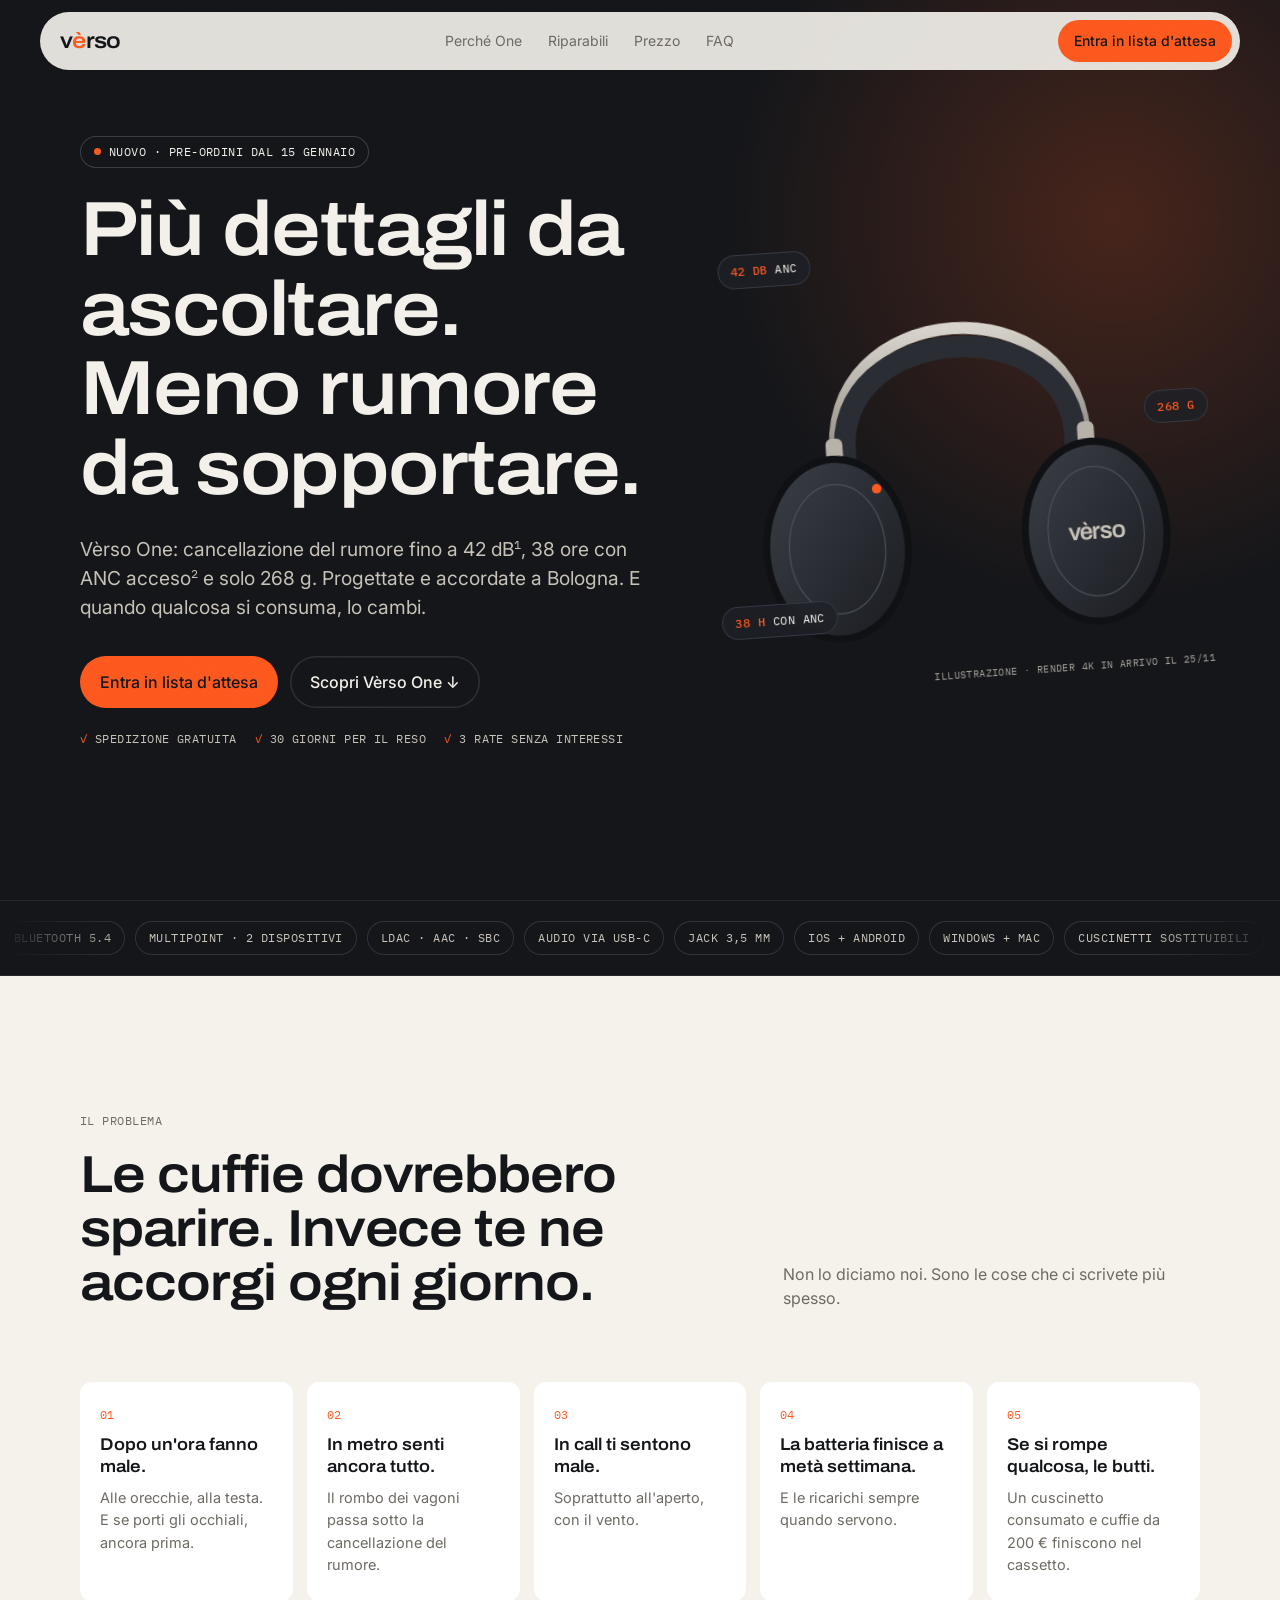
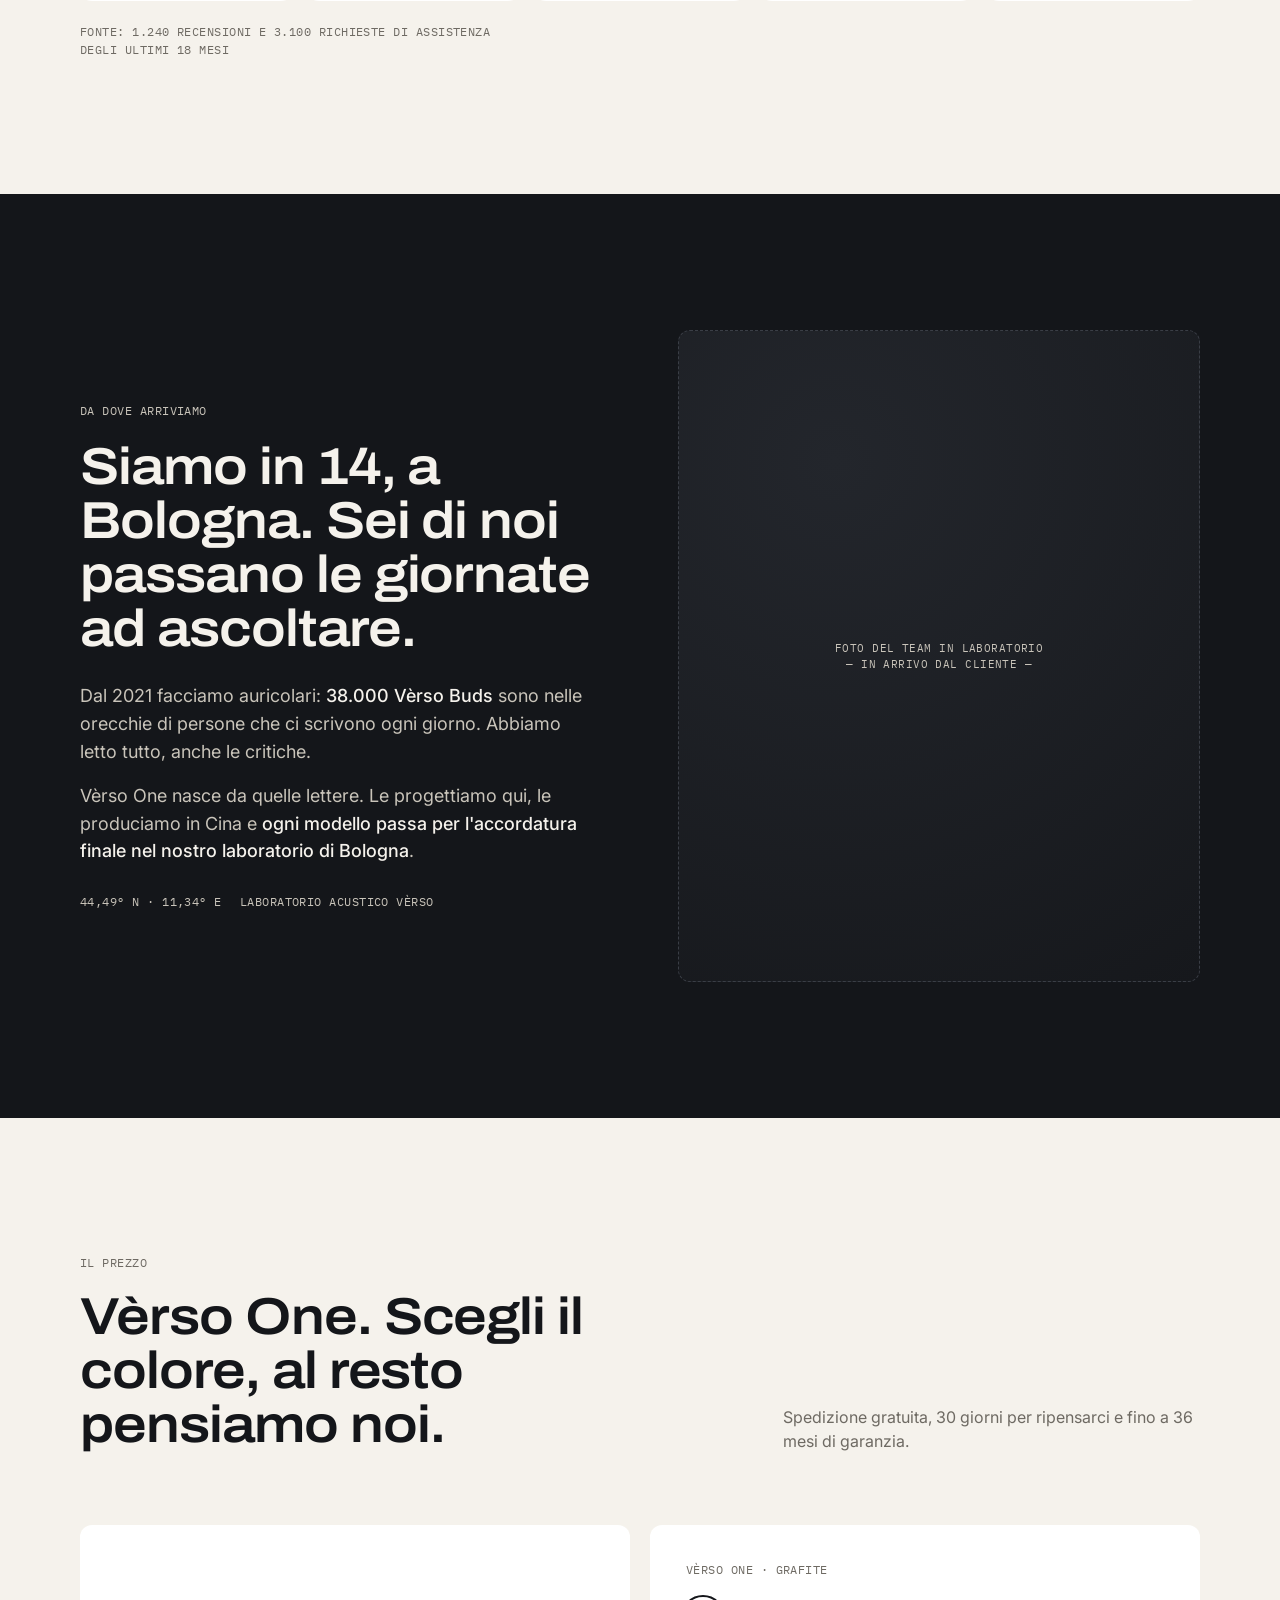
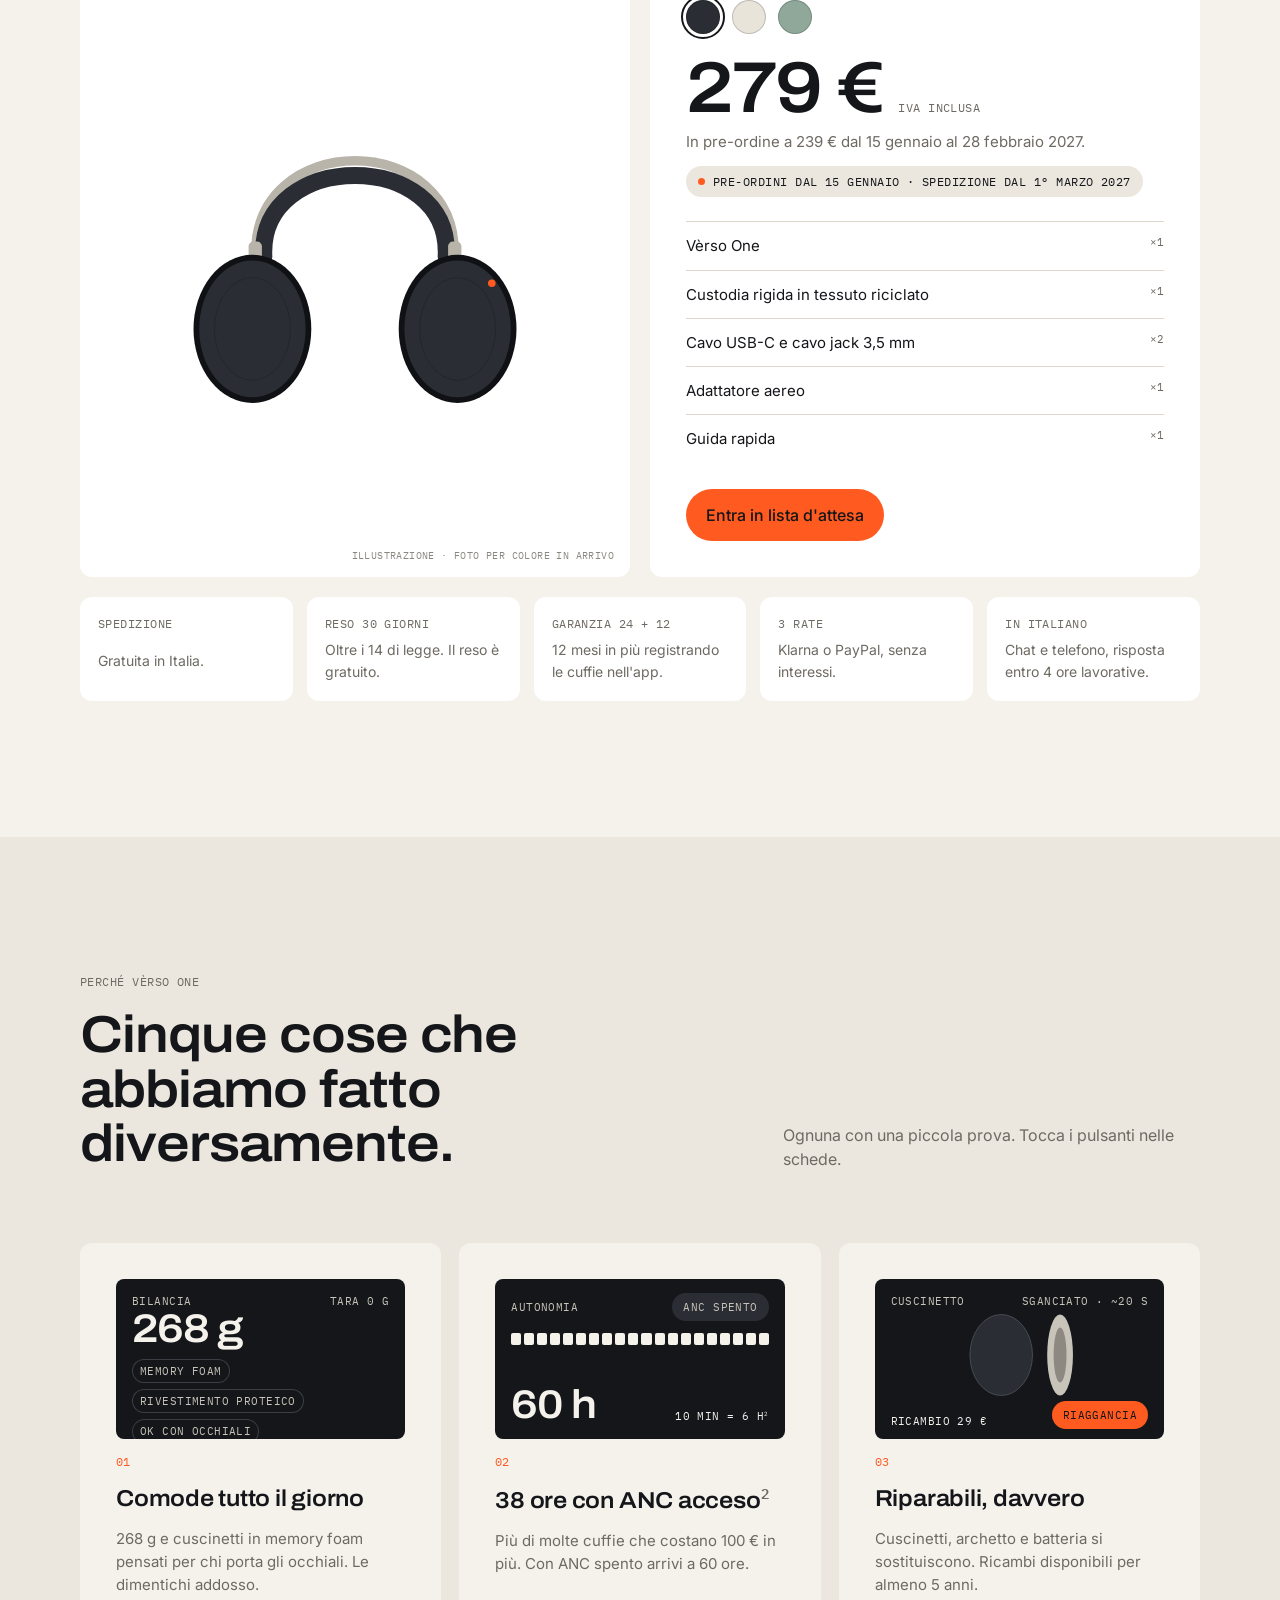
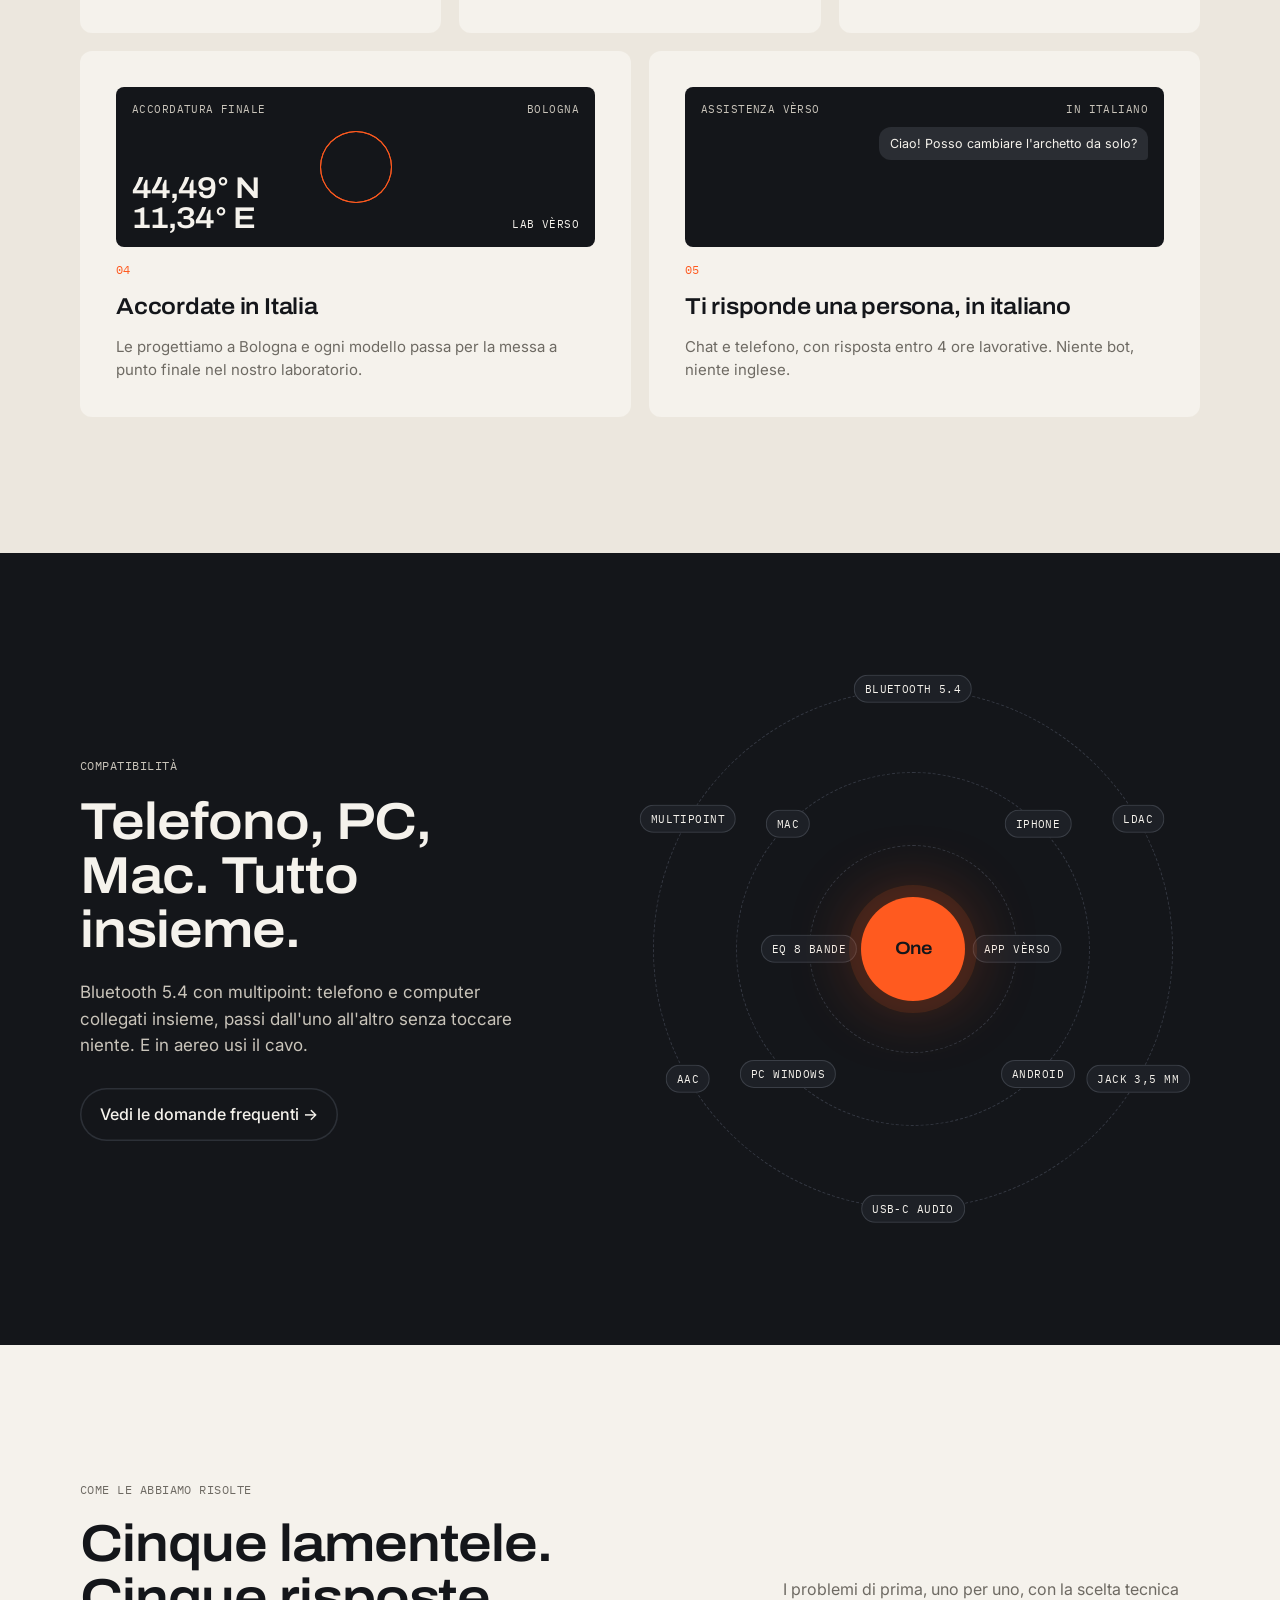
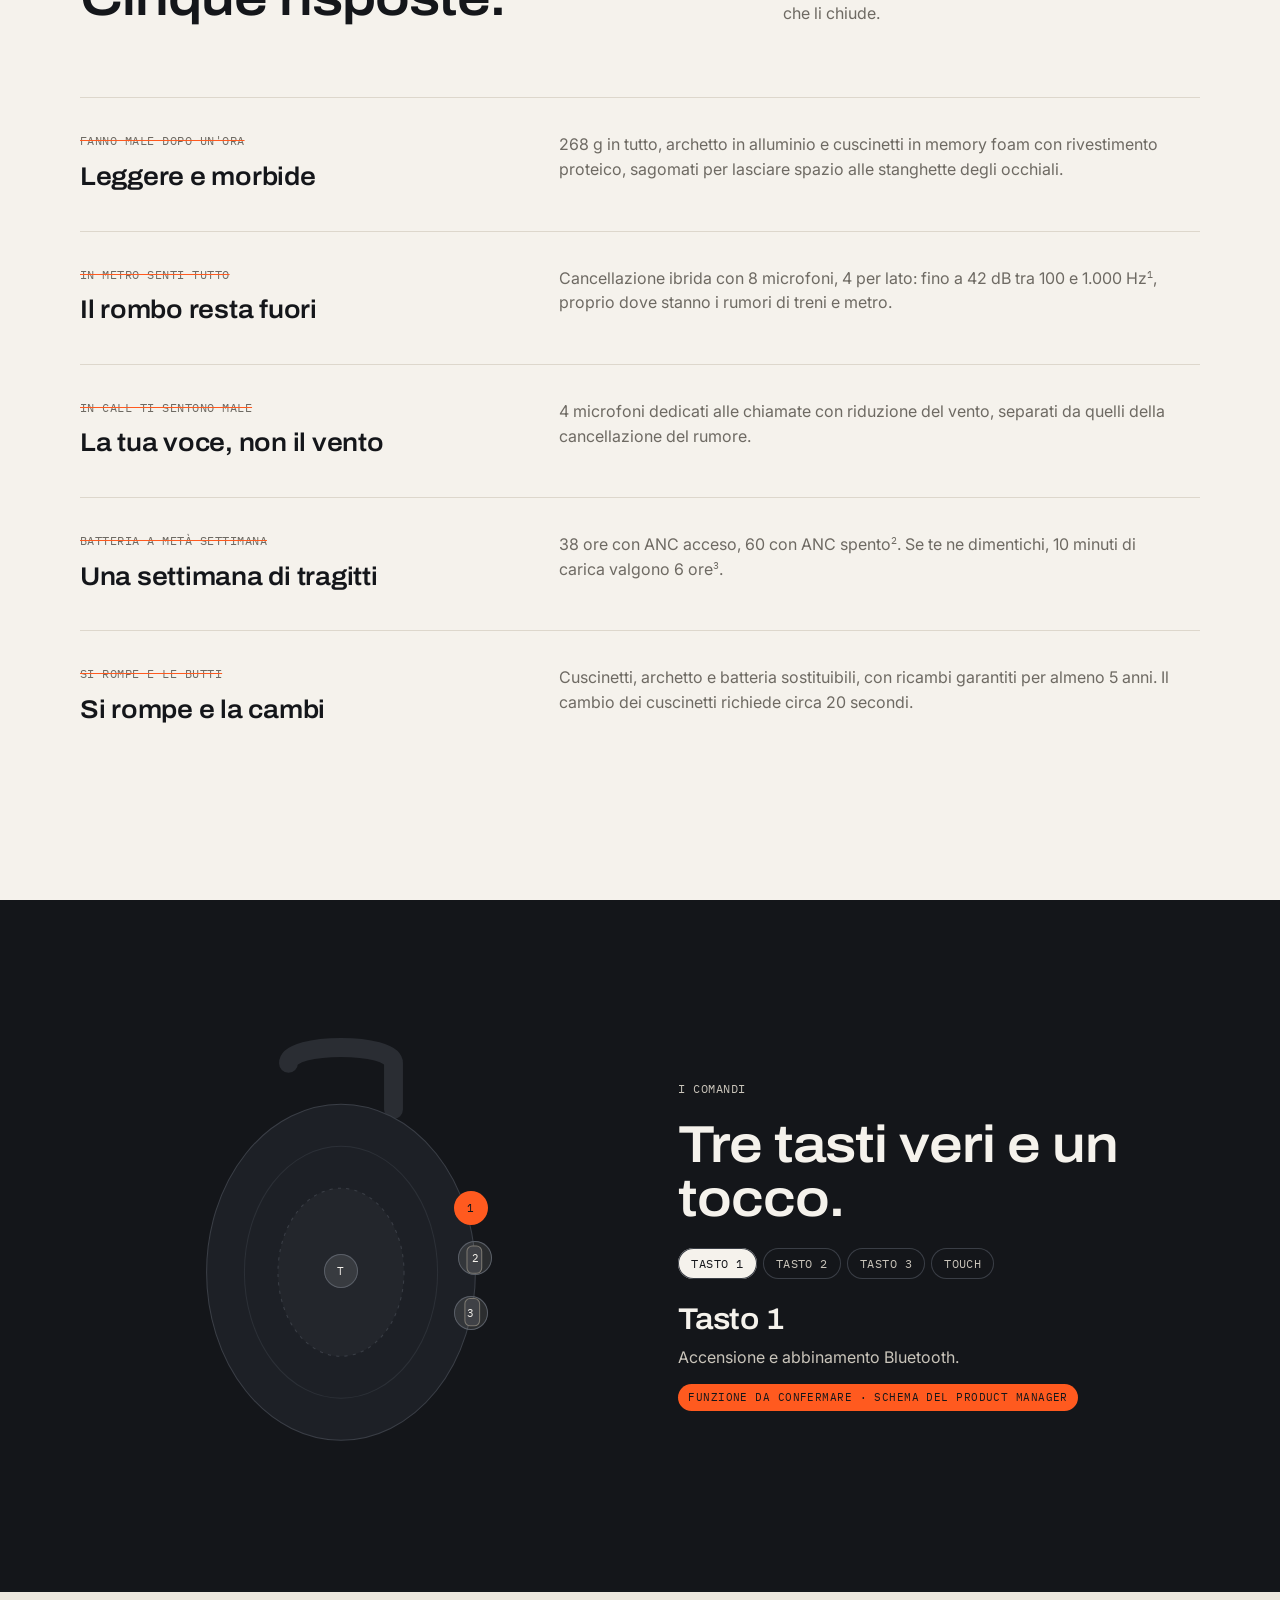
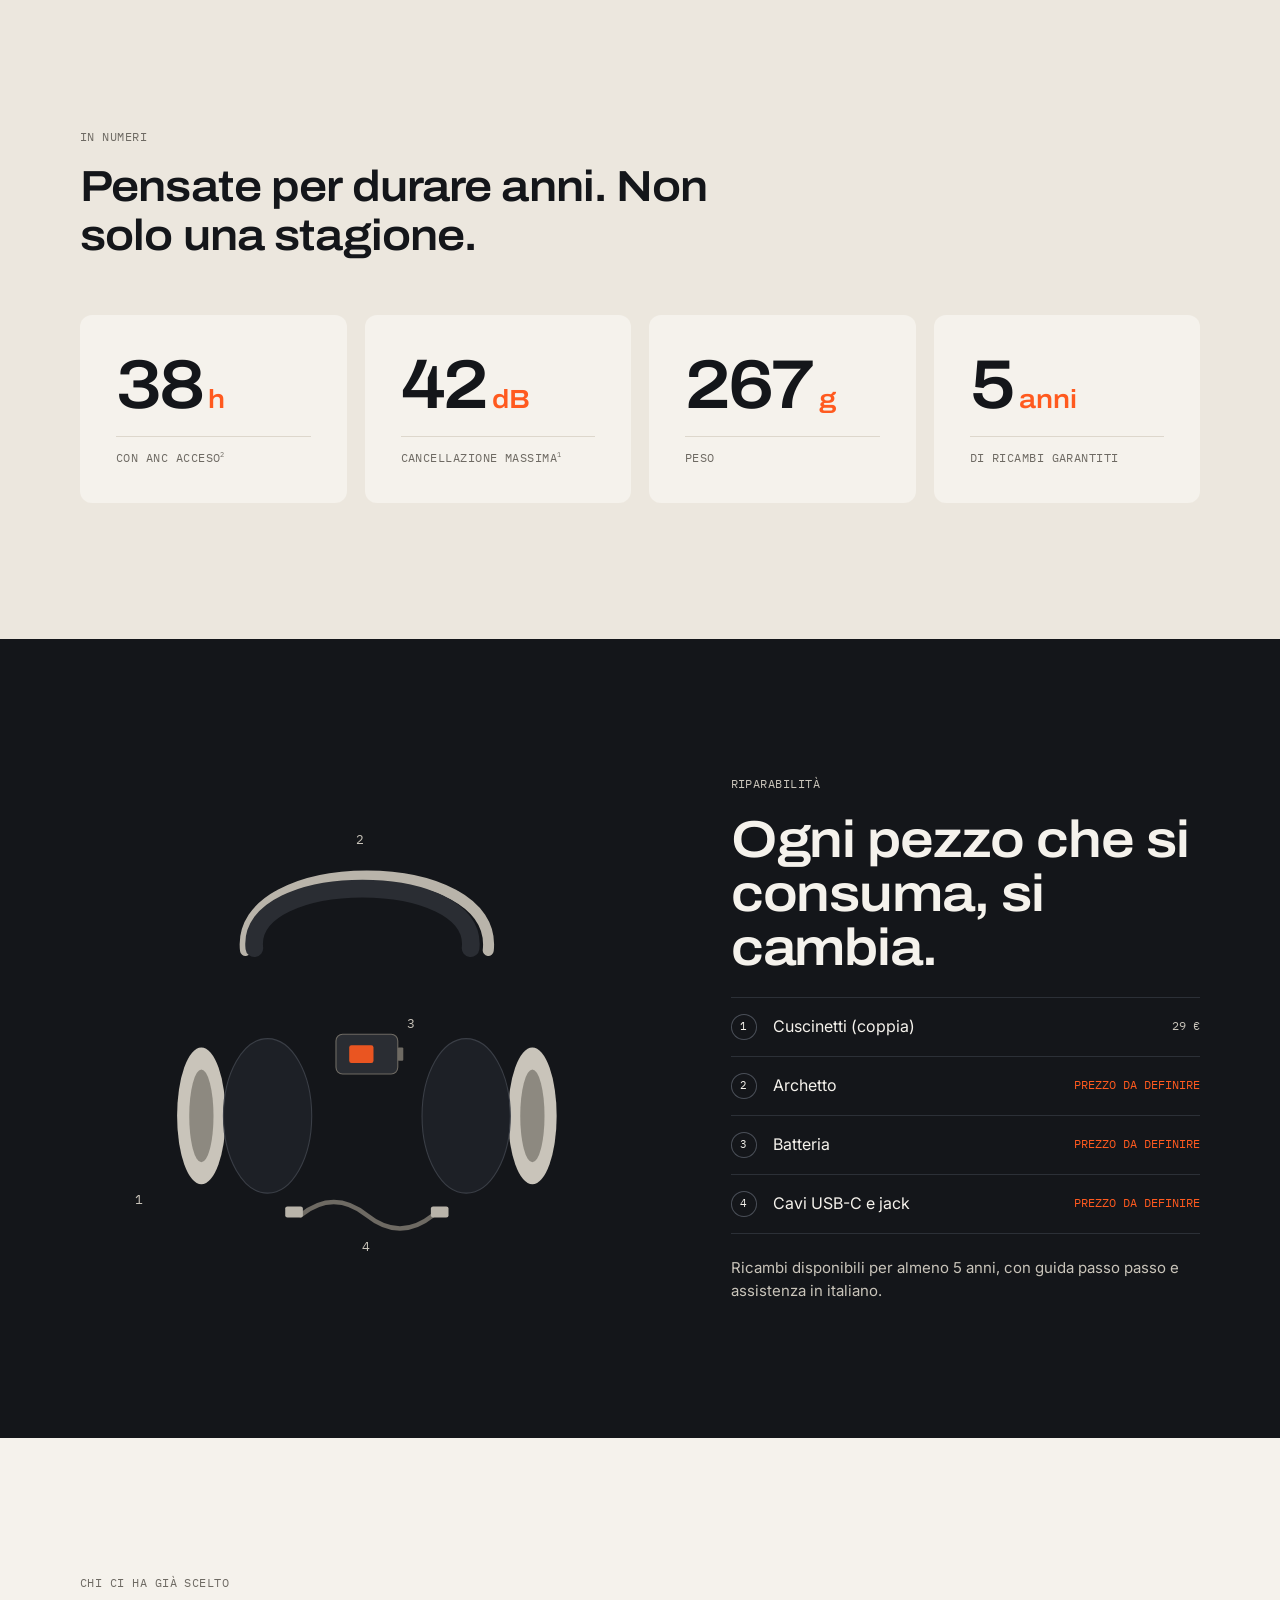
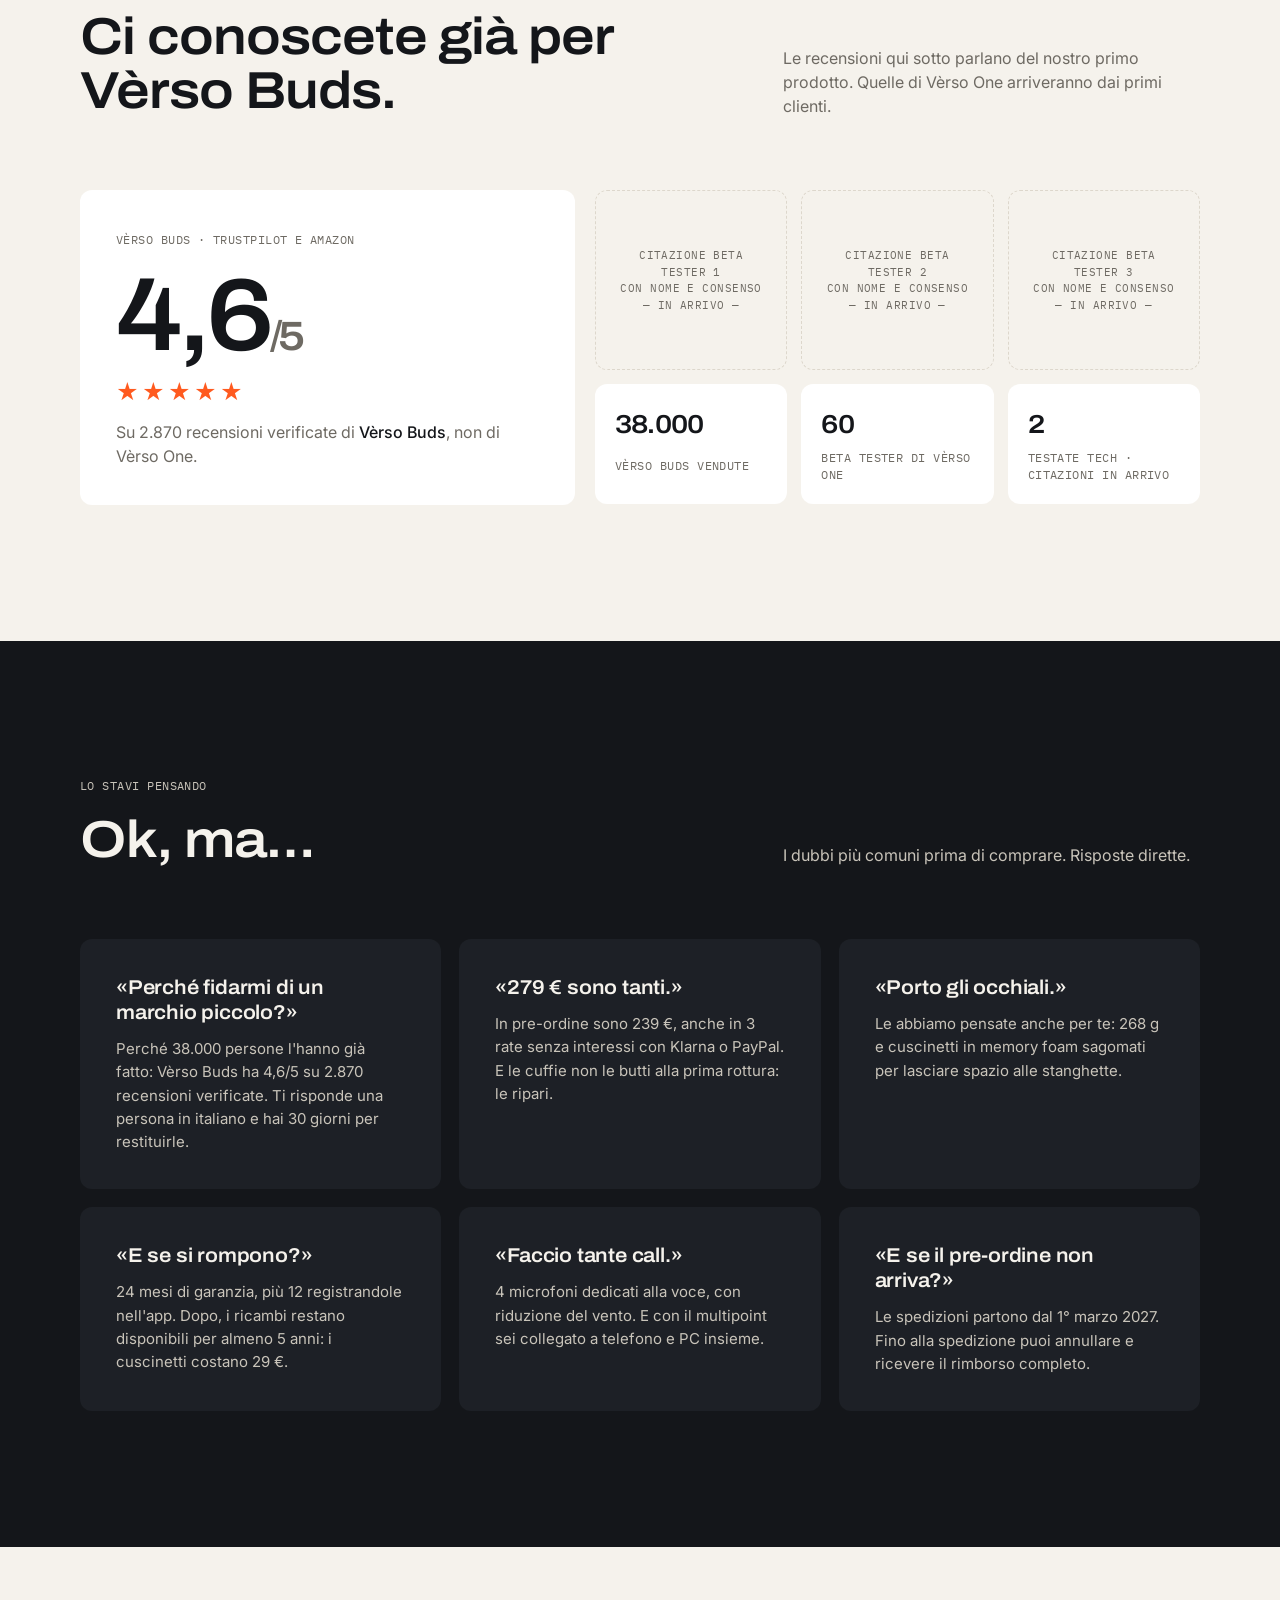
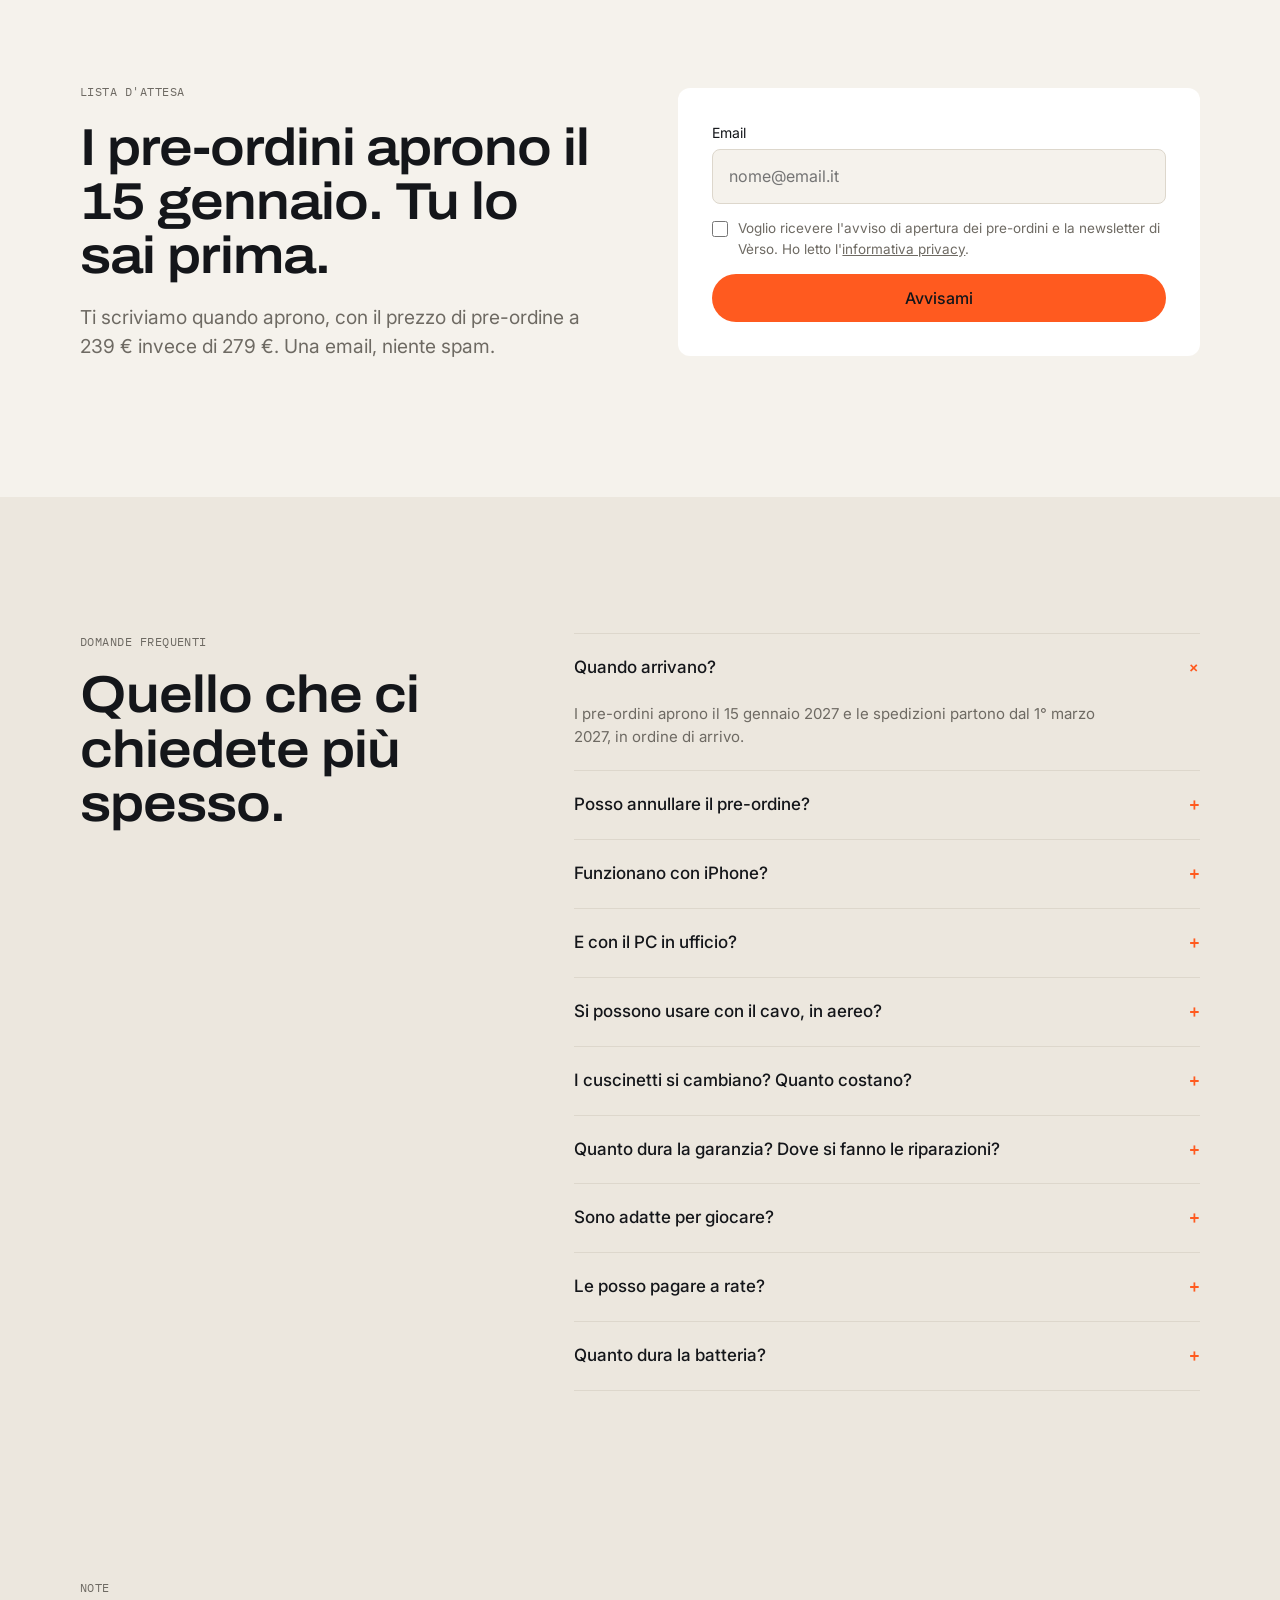
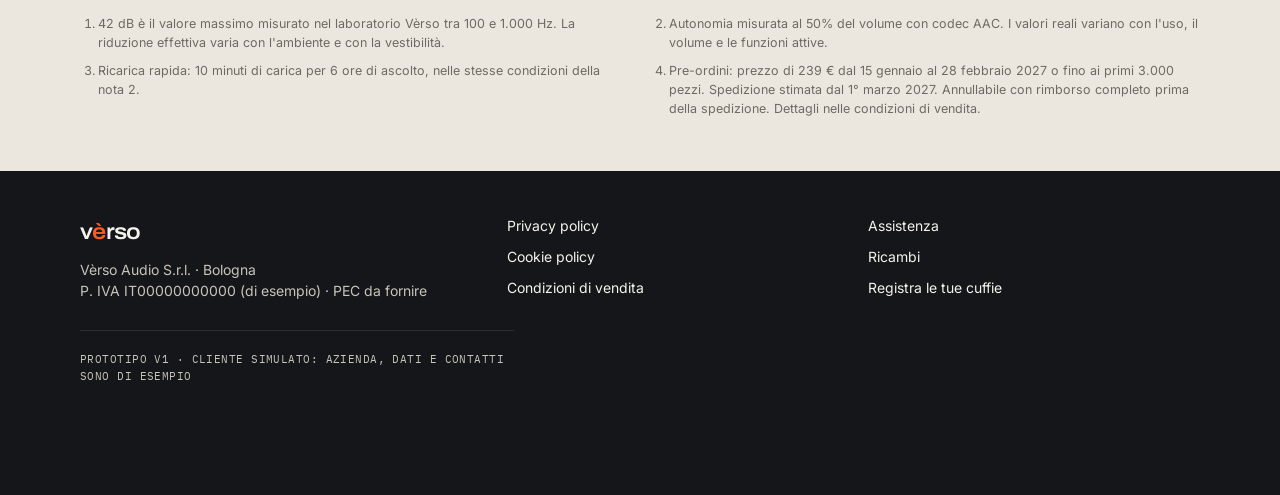
==== verso/index.html @ 504802e6 "Add Verso One landing adapted from the simulated client brief - verso/: landing rebuilt on the Verso" ====
<!doctype html>
<html lang="it">
<head>
<meta charset="utf-8">
<meta name="viewport" content="width=device-width, initial-scale=1">
<title>Vèrso One — Cuffie over-ear progettate a Bologna</title>
<meta name="description" content="Vèrso One: cancellazione del rumore fino a 42 dB, 38 ore con ANC acceso, 268 g. Progettate e accordate a Bologna, riparabili.">
<meta name="theme-color" content="#14161A">
<!-- Prototipo per un cliente simulato: niente indicizzazione finché non è la versione finale -->
<meta name="robots" content="noindex, nofollow">
<meta property="og:type" content="website">
<meta property="og:title" content="Vèrso One — Più dettagli da ascoltare. Meno rumore da sopportare.">
<meta property="og:description" content="42 dB di cancellazione del rumore, 38 ore con ANC acceso, 268 g. Progettate a Bologna.">
<meta property="og:locale" content="it_IT">
<meta name="twitter:card" content="summary">
<link rel="preconnect" href="https://fonts.googleapis.com">
<link rel="preconnect" href="https://fonts.gstatic.com" crossorigin>
<!-- Sostituti gratuiti dei font del cliente (Söhne Breit / Söhne / Söhne Mono): da sostituire con i WOFF2 con licenza -->
<link href="https://fonts.googleapis.com/css2?family=Archivo:wdth,wght@62..125,400..700&family=Inter:wght@400;500;600&family=IBM+Plex+Mono:wght@400;500&display=swap" rel="stylesheet">
<link rel="stylesheet" href="../present/present.css">
<style>
/* ===== Token di brand — Vèrso Audio (brief §3) ===== */
:root{
  --grafite:#14161A; --grafite-2:#1D2026; --grafite-3:#2A2D33;
  --carta:#F5F2EC; --carta-2:#ECE7DE; --pietra:#C9C4BA; --pietra-d:#6E6A63;
  --accent:#FF5A1F; --salvia:#8FA89A; --white:#FFFFFF;
  --font-title:"Söhne Breit","Archivo",Arial,sans-serif;
  --font-text:"Söhne","Inter",Arial,sans-serif;
  --font-mono:"Söhne Mono","IBM Plex Mono",monospace;
  --r:12px; --r-sm:8px;
  --max:1200px; --gut:clamp(16px,4vw,40px);
  --fg:var(--grafite); --muted:var(--pietra-d); --line:#DDD7CC; --card:var(--white); --bg:var(--carta);
}
.dark{--fg:var(--carta); --muted:var(--pietra); --line:#2C3037; --card:var(--grafite-2); --bg:var(--grafite)}
.light{--bg:var(--carta)}
.white{--bg:var(--carta-2); --card:var(--carta)}

*{box-sizing:border-box;margin:0;padding:0}
html{scroll-behavior:smooth}
body{background:var(--carta);color:var(--grafite);font-family:var(--font-text);font-size:16px;line-height:1.55;-webkit-font-smoothing:antialiased}
/* grana "materica" leggera su tutta la pagina */
body::after{content:"";position:fixed;inset:0;pointer-events:none;z-index:120;opacity:.06;mix-blend-mode:multiply;background-image:url("data:image/svg+xml,%3Csvg xmlns='http://www.w3.org/2000/svg' width='160' height='160'%3E%3Cfilter id='n'%3E%3CfeTurbulence type='fractalNoise' baseFrequency='.9' numOctaves='2' stitchTiles='stitch'/%3E%3C/filter%3E%3Crect width='100%25' height='100%25' filter='url(%23n)'/%3E%3C/svg%3E")}
a{color:inherit;text-decoration:none}
img,svg{display:block;max-width:100%}
section{background:var(--bg);color:var(--fg);padding:clamp(72px,11vw,136px) 0;position:relative;overflow:hidden}
.wrap{max-width:var(--max);margin:0 auto;padding:0 var(--gut);position:relative}
[hidden]{display:none!important}

.label{font-family:var(--font-mono);font-size:11.5px;letter-spacing:.04em;text-transform:uppercase;color:var(--muted)}
.title,h2{font-family:var(--font-title);font-stretch:112%;font-weight:600;letter-spacing:-.02em;line-height:1.04}
h1.title{font-size:clamp(40px,6vw,80px);max-width:15ch}
h2{font-size:clamp(30px,4.2vw,52px);max-width:20ch}
h3{font-family:var(--font-title);font-stretch:108%;font-weight:600;font-size:clamp(19px,1.8vw,23px);line-height:1.2;letter-spacing:-.01em}
.lead{font-size:clamp(17px,1.5vw,20px);line-height:1.5;color:var(--muted);max-width:56ch}
p{max-width:62ch}
sup{font-family:var(--font-mono);font-size:.6em;color:var(--muted)}
.head{display:grid;gap:18px;margin-bottom:clamp(40px,6vw,72px)}
.head.split{grid-template-columns:minmax(0,1.2fr) minmax(0,.8fr);column-gap:clamp(32px,6vw,96px);align-items:end}
.head.split>div{display:grid;gap:18px}
.head.split .lead{font-size:16px}
.ph{border:1.5px dashed var(--line);border-radius:var(--r);display:grid;place-items:center;text-align:center;padding:24px;color:var(--muted);font-family:var(--font-mono);font-size:11px;text-transform:uppercase;letter-spacing:.04em;line-height:1.5}

.btn{display:inline-flex;align-items:center;justify-content:center;gap:10px;font-family:var(--font-text);font-weight:500;font-size:16px;padding:14px 20px;border-radius:999px;border:0;cursor:pointer;transition:transform .2s,opacity .2s,background .2s;white-space:nowrap}
.btn:hover{transform:translateY(-1px);opacity:.9}
.btn-accent{background:var(--accent);color:var(--grafite)}
.btn-primary{background:var(--grafite);color:var(--carta)}
.dark .btn-primary{background:var(--carta);color:var(--grafite)}
.btn-secondary{background:transparent;color:var(--fg);box-shadow:inset 0 0 0 1.5px var(--line)}
.btns{display:flex;flex-wrap:wrap;gap:12px}
.ticks{display:flex;flex-wrap:wrap;gap:6px 18px;font-family:var(--font-mono);font-size:11.5px;text-transform:uppercase;letter-spacing:.04em;color:var(--muted)}
.ticks span::before{content:"✓ ";color:var(--accent)}
.card{background:var(--card);border-radius:var(--r);padding:clamp(22px,3vw,36px)}

/* header */
.top{position:fixed;inset:0 0 auto;z-index:50;padding:12px var(--gut);pointer-events:none}
.top .bar{max-width:var(--max);margin:0 auto;display:flex;justify-content:space-between;align-items:center;gap:16px;padding:8px 8px 8px 20px;border-radius:999px;background:rgba(245,242,236,.92);pointer-events:auto;box-shadow:0 0 0 1px rgba(20,22,26,.06);transition:background .4s,box-shadow .4s,-webkit-backdrop-filter .4s,backdrop-filter .4s}
.logo{font-family:var(--font-title);font-stretch:112%;font-weight:600;font-size:22px;letter-spacing:-.03em;transition:color .4s}
.logo b{color:var(--accent);font-weight:600}
.top nav{display:flex;gap:26px}
.top nav a{font-size:14px;color:var(--pietra-d);transition:color .4s}
.top nav a:hover{color:var(--grafite)}
.top .btn{padding:10px 16px;font-size:14px}
.top.scrolled .bar{background:rgba(245,242,236,.12);-webkit-backdrop-filter:blur(20px) saturate(170%);backdrop-filter:blur(20px) saturate(170%);box-shadow:inset 0 0 0 1px rgba(255,255,255,.22),inset 0 1px 0 rgba(255,255,255,.25),0 10px 40px rgba(0,0,0,.22)}
.top.scrolled.on-light .bar{background:rgba(245,242,236,.5);box-shadow:inset 0 0 0 1px rgba(255,255,255,.7),0 10px 40px rgba(20,22,26,.08)}
.top.scrolled.on-dark .logo{color:var(--carta)}
.top.scrolled.on-dark nav a{color:rgba(245,242,236,.72)}
@supports not ((backdrop-filter:blur(1px)) or (-webkit-backdrop-filter:blur(1px))){.top.scrolled .bar{background:rgba(20,22,26,.9)}.top.scrolled.on-light .bar{background:rgba(245,242,236,.95)}}
.short{display:none}

/* 1 · hero */
.hero{min-height:100svh;display:flex;align-items:center;padding-top:120px}
.hero::before{content:"";position:absolute;width:70vmax;height:70vmax;right:-22vmax;top:-18vmax;border-radius:50%;background:radial-gradient(circle,rgba(255,90,31,.22),transparent 62%);pointer-events:none}
.hero .grid{display:grid;grid-template-columns:1.05fr .95fr;gap:40px;align-items:center}
.pill{display:inline-flex;align-items:center;gap:8px;font-family:var(--font-mono);font-size:11.5px;letter-spacing:.04em;text-transform:uppercase;padding:7px 14px;border-radius:999px;box-shadow:inset 0 0 0 1px #3A3E46;color:var(--carta)}
.pill i{width:7px;height:7px;border-radius:50%;background:var(--accent)}
.hero .lead{margin:26px 0 34px}
.hero .ticks{margin-top:22px}
.product{width:100%;max-width:480px;margin-left:auto;aspect-ratio:1;position:relative;will-change:transform}
.product svg{width:100%;height:100%}
.ph-tag{position:absolute;right:0;bottom:0;font-family:var(--font-mono);font-size:10px;text-transform:uppercase;letter-spacing:.04em;color:var(--pietra);opacity:.8}
.stat-chip{position:absolute;font-family:var(--font-mono);font-size:11.5px;text-transform:uppercase;letter-spacing:.04em;padding:8px 13px;border-radius:999px;background:rgba(29,32,38,.8);-webkit-backdrop-filter:blur(8px);backdrop-filter:blur(8px);box-shadow:inset 0 0 0 1px #343842;color:var(--carta);animation:float 8s ease-in-out infinite}
.stat-chip b{color:var(--accent);font-weight:500}
@keyframes float{0%,100%{transform:translate(0,0)}50%{transform:translate(4px,-9px)}}

/* striscia */
.strip{padding:20px 0;background:var(--grafite);color:var(--carta);border-top:1px solid #23262C;border-bottom:1px solid #23262C}
.marquee{overflow:hidden;-webkit-mask-image:linear-gradient(90deg,transparent,#000 10%,#000 90%,transparent);mask-image:linear-gradient(90deg,transparent,#000 10%,#000 90%,transparent)}
.track{display:flex;gap:10px;width:max-content;animation:scroll 40s linear infinite}
.marquee:hover .track{animation-play-state:paused}
.track span{font-family:var(--font-mono);font-size:11.5px;letter-spacing:.04em;text-transform:uppercase;padding:8px 14px;border-radius:999px;box-shadow:inset 0 0 0 1px #30343B;color:var(--pietra);white-space:nowrap}
@keyframes scroll{to{transform:translateX(-50%)}}

/* 2 · problema */
.pain{display:grid;grid-template-columns:repeat(5,1fr);gap:14px;list-style:none}
.pain li{background:var(--card);border-radius:var(--r);padding:24px 20px;display:grid;gap:10px;align-content:start}
.pain .n{font-family:var(--font-mono);font-size:12px;color:var(--accent)}
.pain b{font-family:var(--font-title);font-stretch:108%;font-weight:600;font-size:17px;line-height:1.25}
.pain span{color:var(--muted);font-size:14.5px}
.source{margin-top:22px}

/* 3 · laboratorio */
.lab .grid{display:grid;grid-template-columns:1fr 1fr;gap:clamp(32px,6vw,96px);align-items:center}
.lab .body p{color:var(--muted);font-size:18px}
.lab .body p+p{margin-top:16px}
.lab .body strong{color:var(--fg);font-weight:500}
.lab .ph{aspect-ratio:4/5;border-color:#3A3E46;background:radial-gradient(circle at 30% 20%,#23262C,#16181C)}
.coords{display:flex;gap:18px;margin-top:28px}

/* 4 · offer */
.offer .grid{display:grid;grid-template-columns:1fr 1fr;gap:20px;align-items:stretch}
.shot{background:var(--card);border-radius:var(--r);display:grid;place-items:center;position:relative;min-height:420px;padding:28px}
.shot svg{width:min(380px,90%)}
.colors{display:flex;align-items:center;gap:12px;margin:22px 0 6px}
.sw{width:34px;height:34px;border-radius:50%;border:0;cursor:pointer;box-shadow:inset 0 0 0 1px rgba(0,0,0,.18);transition:transform .2s}
.sw[aria-pressed="true"]{outline:2px solid var(--grafite);outline-offset:3px}
.price{display:flex;align-items:baseline;gap:14px;flex-wrap:wrap;margin:18px 0 6px}
.price .now{font-family:var(--font-title);font-stretch:112%;font-weight:600;font-size:clamp(48px,6vw,72px);letter-spacing:-.03em;line-height:1}
.price s{font-size:24px;color:var(--muted)}
.price-note{color:var(--muted);font-size:15px}
.ship{margin-top:12px;display:inline-flex;gap:8px;align-items:center;font-family:var(--font-mono);font-size:11.5px;text-transform:uppercase;letter-spacing:.04em;padding:7px 12px;border-radius:999px;background:var(--carta-2)}
.ship::before{content:"";width:7px;height:7px;border-radius:50%;background:var(--accent)}
.box{list-style:none;margin-top:24px}
.box li{display:flex;justify-content:space-between;gap:16px;padding:12px 0;border-top:1px solid var(--line);font-size:15px}
.box li span:last-child{font-family:var(--font-mono);font-size:11px;color:var(--muted)}
.offer .btns{margin-top:26px}
.perks{display:grid;grid-template-columns:repeat(5,1fr);gap:14px;margin-top:20px}
.perks div{background:var(--card);border-radius:var(--r);padding:18px;display:grid;gap:6px}
.perks p{font-size:14px;color:var(--muted)}

/* 5 · USP con demo */
.usp{display:grid;grid-template-columns:repeat(6,1fr);gap:18px}
.usp .card{grid-column:span 2;display:grid;gap:14px;align-content:start}
.usp .card:nth-child(4),.usp .card:nth-child(5){grid-column:span 3}
.usp .n{font-family:var(--font-mono);font-size:12px;color:var(--accent)}
.usp p{color:var(--muted);font-size:15px}
.demo{background:var(--grafite);color:var(--carta);border-radius:var(--r-sm);height:160px;padding:14px 16px;position:relative;overflow:hidden;font-family:var(--font-mono);font-size:10.5px;letter-spacing:.04em;text-transform:uppercase;display:flex;flex-direction:column}
.demo .bar{display:flex;justify-content:space-between;align-items:center;color:var(--pietra)}
.demo .big{font-family:var(--font-title);font-stretch:112%;font-weight:600;font-size:40px;letter-spacing:-.03em;text-transform:none;line-height:1}
.demo .row{display:flex;justify-content:space-between;align-items:end;margin-top:auto}
.demo .chips{display:flex;gap:6px;flex-wrap:wrap}
.demo .chips span{padding:4px 8px;border-radius:999px;box-shadow:inset 0 0 0 1px #3A3E46;color:var(--pietra)}
.tgl{font:inherit;letter-spacing:inherit;text-transform:inherit;border:0;cursor:pointer;border-radius:999px;padding:6px 11px;background:#2A2D33;color:var(--pietra)}
.tgl[aria-pressed="true"]{background:var(--accent);color:var(--grafite)}
.cells{display:grid;grid-template-columns:repeat(20,1fr);gap:3px;margin:12px 0 10px}
.cells b{height:12px;border-radius:2px;background:#2A2D33;transition:background .3s}
.cells b.on{background:var(--carta)}
.cup-demo{flex:1;display:grid;place-items:center}
.cup-demo svg{height:92px;width:auto}
.cushion{transition:transform .9s cubic-bezier(.2,.7,.2,1)}
.off .cushion{transform:translateX(46px)}
.scan{position:absolute;inset:0;display:grid;place-items:center;pointer-events:none}
.scan i{position:absolute;width:70px;height:70px;border-radius:50%;box-shadow:0 0 0 1px var(--accent);animation:pulse 2.4s ease-out infinite}
.scan i:nth-child(2){animation-delay:1.2s}
@keyframes pulse{from{transform:scale(.3);opacity:1}to{transform:scale(2.2);opacity:0}}
.chat{display:grid;gap:6px;margin-top:10px;text-transform:none;letter-spacing:0;font-family:var(--font-text);font-size:12.5px}
.msg{max-width:85%;padding:7px 11px;border-radius:12px;opacity:0;transform:translateY(6px);transition:all .5s}
.msg.in{opacity:1;transform:none}
.msg.me{background:#2A2D33;justify-self:end;border-bottom-right-radius:4px}
.msg.us{background:var(--carta);color:var(--grafite);border-bottom-left-radius:4px}

/* 5b · ecosistema */
.eco .grid{display:grid;grid-template-columns:minmax(0,.9fr) minmax(0,1.1fr);gap:clamp(32px,6vw,80px);align-items:center}
.eco .body{color:var(--muted);font-size:17px;margin:22px 0 30px}
.orbit{position:relative;width:min(520px,100%);aspect-ratio:1;margin:0 auto;container-type:inline-size}
.ring{position:absolute;inset:var(--in);border-radius:50%;border:1px dashed #343842;animation:spin var(--t) linear infinite}
.ring.rev{animation-direction:reverse}
.node{position:absolute;left:50%;top:50%;width:0;height:0;transform:rotate(var(--a)) translateX(var(--r)) rotate(calc(-1 * var(--a)))}
.node span{position:absolute;transform:translate(-50%,-50%);font-family:var(--font-mono);font-size:10.5px;letter-spacing:.04em;text-transform:uppercase;padding:6px 11px;border-radius:999px;background:var(--grafite-2);box-shadow:inset 0 0 0 1px #3A3E46;color:var(--carta);white-space:nowrap;animation:spin var(--t) linear infinite reverse}
.ring.rev .node span{animation-direction:normal}
.core{position:absolute;inset:40%;border-radius:50%;background:var(--accent);display:grid;place-items:center;box-shadow:0 0 0 12px rgba(255,90,31,.12),0 0 70px rgba(255,90,31,.35)}
.core span{font-family:var(--font-title);font-stretch:112%;font-weight:600;color:var(--grafite);font-size:clamp(14px,3.4cqw,19px);letter-spacing:-.03em}
@keyframes spin{to{transform:rotate(360deg)}}

/* 6 · soluzione */
.sol .row{display:grid;grid-template-columns:minmax(0,.8fr) minmax(0,1.2fr);gap:clamp(20px,4vw,64px);padding:clamp(22px,3vw,34px) 0;border-top:1px solid var(--line)}
.sol .from{font-family:var(--font-mono);font-size:12px;text-transform:uppercase;letter-spacing:.04em;color:var(--muted);text-decoration:line-through;text-decoration-color:var(--accent)}
.sol .to{font-family:var(--font-title);font-stretch:108%;font-weight:600;font-size:clamp(20px,2vw,26px);margin-top:6px;letter-spacing:-.01em}
.sol p{color:var(--muted)}

/* 6b · comandi */
.ctl .grid{display:grid;grid-template-columns:1fr 1fr;gap:clamp(32px,6vw,80px);align-items:center}
.cupx{position:relative;width:min(420px,100%);aspect-ratio:1;margin:0 auto}
.cupx svg{width:100%;height:100%}
.hot{position:absolute;transform:translate(-50%,-50%);width:34px;height:34px;border-radius:50%;border:0;cursor:pointer;background:rgba(245,242,236,.1);box-shadow:inset 0 0 0 1px #5A5F68;color:var(--carta);font-family:var(--font-mono);font-size:11px}
.hot.on{background:var(--accent);color:var(--grafite);box-shadow:none}
.tabs{display:flex;gap:6px;flex-wrap:wrap;margin:22px 0}
.tabs button{font-family:var(--font-mono);font-size:11.5px;letter-spacing:.04em;text-transform:uppercase;color:var(--pietra);background:transparent;border:0;box-shadow:inset 0 0 0 1px #3A3E46;border-radius:999px;padding:8px 13px;cursor:pointer}
.tabs button.on{background:var(--carta);color:var(--grafite)}
.ctl-panel h3{font-size:clamp(22px,2.4vw,30px);margin-bottom:8px}
.tbc{display:inline-block;margin-top:14px;font-family:var(--font-mono);font-size:11px;text-transform:uppercase;letter-spacing:.04em;color:var(--grafite);background:var(--accent);padding:5px 10px;border-radius:999px}

/* 6c · numeri */
.statement{font-family:var(--font-title);font-stretch:112%;font-weight:600;font-size:clamp(26px,3.4vw,44px);line-height:1.12;letter-spacing:-.02em;max-width:24ch;margin-bottom:clamp(34px,5vw,54px)}
.stats{display:grid;grid-template-columns:repeat(4,1fr);gap:18px}
.stats .card{display:grid;gap:16px}
.stats .v{font-family:var(--font-title);font-stretch:112%;font-weight:600;font-size:clamp(46px,5.4vw,72px);letter-spacing:-.04em;line-height:1;display:flex;align-items:baseline;gap:6px}
.stats .v small{font-size:.38em;color:var(--accent);letter-spacing:0}
.stats .label{padding-top:12px;border-top:1px solid var(--line)}

/* riparabilità */
.rep .grid{display:grid;grid-template-columns:1.1fr .9fr;gap:clamp(32px,6vw,80px);align-items:center}
.explode svg{width:100%;height:auto}
.part{cursor:pointer;transition:opacity .3s,transform .5s cubic-bezier(.2,.7,.2,1)}
.explode.focus .part{opacity:.28}
.explode.focus .part.on{opacity:1}
.parts{list-style:none}
.parts li button{width:100%;display:grid;grid-template-columns:28px 1fr auto;gap:14px;align-items:center;text-align:left;padding:16px 0;border:0;border-top:1px solid var(--line);background:none;color:inherit;font:inherit;cursor:pointer}
.parts li:last-child button{border-bottom:1px solid var(--line)}
.parts .k{width:26px;height:26px;border-radius:50%;display:grid;place-items:center;font-family:var(--font-mono);font-size:11px;box-shadow:inset 0 0 0 1px #4A4F58}
.parts button.on .k{background:var(--accent);color:var(--grafite);box-shadow:none}
.parts .pr{font-family:var(--font-mono);font-size:12px;color:var(--muted);text-transform:uppercase}
.parts .pr.tbd{color:var(--accent)}
.rep-note{margin-top:22px;color:var(--muted);font-size:15px}

/* recensioni */
.rev .grid{display:grid;grid-template-columns:.9fr 1.1fr;gap:20px;align-items:stretch}
.score .v{font-family:var(--font-title);font-stretch:112%;font-weight:600;font-size:clamp(64px,8vw,104px);letter-spacing:-.04em;line-height:1;margin:14px 0 8px}
.stars{color:var(--accent);font-size:22px;letter-spacing:3px}
.quotes{display:grid;grid-template-columns:repeat(3,1fr);gap:14px}
.quotes .ph{min-height:180px}
.facts{display:grid;grid-template-columns:repeat(3,1fr);gap:14px;margin-top:14px}
.facts .card{padding:20px;display:grid;gap:4px}
.facts b{font-family:var(--font-title);font-stretch:112%;font-weight:600;font-size:26px;letter-spacing:-.03em}

/* 7 · obiezioni */
.obj{display:grid;grid-template-columns:repeat(3,1fr);gap:18px}
.obj .card{display:grid;gap:12px;align-content:start}
.obj q{font-family:var(--font-title);font-stretch:108%;font-weight:600;font-size:20px;line-height:1.25;letter-spacing:-.01em;quotes:"«" "»"}
.obj p{color:var(--muted);font-size:15px}

/* 8 · CTA + lista d'attesa */
.cta{text-align:center}
.cta .wrap{display:grid;justify-items:center;gap:22px}
.cta h2{max-width:16ch;font-size:clamp(36px,5.6vw,72px)}
.cta .lead{text-align:center}
.cta .btns,.cta .ticks{justify-content:center}
.wl{display:grid;grid-template-columns:1fr 1fr;gap:clamp(32px,6vw,80px);align-items:center}
.form{background:var(--card);border-radius:var(--r);padding:clamp(22px,3vw,34px);display:grid;gap:14px}
.form label{display:grid;gap:6px;font-size:14px}
.form input[type=email]{font:inherit;font-size:16px;padding:14px 16px;border-radius:var(--r-sm);border:1.5px solid var(--line);background:var(--carta);color:var(--grafite)}
.form input[type=email]:focus{outline:2px solid var(--accent);outline-offset:1px;border-color:transparent}
.consent{display:flex!important;grid-template-columns:none;gap:10px!important;align-items:flex-start;color:var(--muted);font-size:13.5px!important}
.consent input{margin-top:3px;accent-color:var(--accent);width:16px;height:16px;flex:none}
.form .msg-ok{font-size:14px;color:var(--grafite);background:var(--carta-2);border-radius:var(--r-sm);padding:12px 14px}
.form .err{color:#B3261E;font-size:13.5px}

/* 9 · FAQ */
.faq .grid{display:grid;grid-template-columns:.8fr 1.2fr;gap:clamp(32px,6vw,96px)}
details{border-top:1px solid var(--line)}
details:last-child{border-bottom:1px solid var(--line)}
summary{list-style:none;cursor:pointer;display:flex;justify-content:space-between;gap:20px;padding:20px 0;font-size:17px;font-weight:500}
summary::-webkit-details-marker{display:none}
summary::after{content:"+";font-family:var(--font-mono);font-size:18px;color:var(--accent);transition:transform .25s}
details[open] summary::after{transform:rotate(45deg)}
details p{padding:0 0 22px;color:var(--muted);font-size:15px}
.tbd-inline{font-family:var(--font-mono);font-size:11px;color:var(--accent);text-transform:uppercase}

/* note + footer */
.notes{padding:52px 0;background:var(--carta-2)}
.notes ol{display:grid;grid-template-columns:repeat(2,1fr);gap:10px 40px;padding-left:18px;font-size:12.5px;color:var(--pietra-d);line-height:1.5}
footer{background:var(--grafite);color:var(--pietra);padding:44px 0 110px;font-size:14px}
footer .wrap{display:grid;grid-template-columns:1.2fr 1fr 1fr;gap:28px}
footer .logo{color:var(--carta)}
footer a{color:var(--carta)}
footer ul{list-style:none;display:grid;gap:6px}
.proto{grid-column:1/-1;padding-top:20px;border-top:1px solid #2A2D33;font-family:var(--font-mono);font-size:11px;text-transform:uppercase;letter-spacing:.04em}

/* accessibilità */
.skip{position:fixed;left:16px;top:-60px;z-index:200;background:var(--accent);color:var(--grafite);padding:10px 14px;border-radius:var(--r-sm);font-size:14px;transition:top .2s}
.skip:focus{top:12px}
:focus-visible{outline:2px solid var(--accent);outline-offset:3px}
.sr{position:absolute;width:1px;height:1px;overflow:hidden;clip:rect(0 0 0 0);white-space:nowrap}

/* comparsa */
.rv{opacity:0;transform:translateY(22px);transition:opacity .8s cubic-bezier(.2,.7,.2,1),transform .8s cubic-bezier(.2,.7,.2,1)}
.rv.in{opacity:1;transform:none}
@media (prefers-reduced-motion:reduce){
  .rv{opacity:1;transform:none;transition:none}
  html{scroll-behavior:auto}
  .track,.ring,.node span,.stat-chip,.scan i{animation:none}
  .track{flex-wrap:wrap;justify-content:center;width:auto}
  .marquee{-webkit-mask-image:none;mask-image:none}
  .cushion,.part,.msg{transition:none}
}

/* responsive */
@media (max-width:1024px){
  .pain{grid-template-columns:repeat(3,1fr)}
  .perks{grid-template-columns:repeat(3,1fr)}
}
@media (max-width:960px){
  .hero .grid,.lab .grid,.offer .grid,.eco .grid,.ctl .grid,.rep .grid,.rev .grid,.wl,.faq .grid,.head.split{grid-template-columns:1fr}
  .product{margin:0 auto;max-width:360px}
  .usp{grid-template-columns:1fr 1fr}
  .usp .card,.usp .card:nth-child(4){grid-column:span 1}
  .usp .card:nth-child(5){grid-column:span 2}
  .obj,.quotes{grid-template-columns:1fr 1fr}
  .stats{grid-template-columns:1fr 1fr}
  .top nav{display:none}
  footer .wrap{grid-template-columns:1fr 1fr}
}
@media (max-width:600px){
  .pain,.perks,.usp,.obj,.quotes,.facts,.notes ol,footer .wrap{grid-template-columns:1fr}
  .usp .card:nth-child(5){grid-column:span 1}
  .sol .row{grid-template-columns:1fr;gap:8px}
  .btns .btn{flex:1 1 100%}
  .hero{min-height:auto}
  .stat-chip{display:none}
  .node span{font-size:9px;padding:5px 8px}
  .orbit .ring:first-child .node{display:none}
  .shot{min-height:300px}
}
@media (max-width:480px){.long{display:none}.short{display:inline}}
</style>
</head>
<body>
<a class="skip" href="#attenzione">Vai al contenuto</a>

<header class="top">
  <div class="bar">
    <a href="#top" class="logo" aria-label="Vèrso">v<b>è</b>rso</a>
    <nav aria-label="Sezioni">
      <a href="#perche">Perché One</a><a href="#riparabilita">Riparabili</a><a href="#offerta">Prezzo</a><a href="#faq">FAQ</a>
    </nav>
    <a href="#lista" class="btn btn-accent" data-cta="nav"><span class="long" data-cta-text>Entra in lista d'attesa</span><span class="short" data-cta-short>Lista d'attesa</span></a>
  </div>
</header>

<main id="top">

<!-- 01 · ATTENZIONE -->
<section class="hero dark" id="attenzione">
  <div class="wrap grid">
    <div class="rv">
      <span class="pill"><i></i><span data-phase-pill>Nuovo · Pre-ordini dal 15 gennaio</span></span>
      <h1 class="title" id="hero-title" style="margin-top:22px">Più dettagli da ascoltare. Meno rumore da sopportare.</h1>
      <p class="lead">Vèrso One: cancellazione del rumore fino a 42&nbsp;dB<sup>1</sup>, 38 ore con ANC acceso<sup>2</sup> e solo 268&nbsp;g. Progettate e accordate a Bologna. E quando qualcosa si consuma, lo cambi.</p>
      <div class="btns">
        <a href="#lista" class="btn btn-accent" data-cta="hero"><span data-cta-text>Entra in lista d'attesa</span></a>
        <a href="#perche" class="btn btn-secondary">Scopri Vèrso One ↓</a>
      </div>
      <div class="ticks"><span>Spedizione gratuita</span><span>30 giorni per il reso</span><span>3 rate senza interessi</span></div>
    </div>
    <div class="product rv" id="hero-product" aria-hidden="true">
      <svg viewBox="0 0 400 400" fill="none">
        <defs>
          <linearGradient id="g-cup" x1="0" y1="0" x2="1" y2="1"><stop offset="0" stop-color="#3A3E46"/><stop offset="1" stop-color="#1A1C21"/></linearGradient>
          <linearGradient id="g-band" x1="0" y1="0" x2="0" y2="1"><stop offset="0" stop-color="#D9D5CD"/><stop offset="1" stop-color="#8D8980"/></linearGradient>
        </defs>
        <path d="M96 210 C 86 70, 314 70, 304 210" stroke="url(#g-band)" stroke-width="10" stroke-linecap="round"/>
        <path d="M104 206 C 98 92, 302 92, 296 206" stroke="#2A2D33" stroke-width="18" stroke-linecap="round"/>
        <rect x="88" y="190" width="14" height="44" rx="5" fill="#B9B4AA"/><rect x="298" y="190" width="14" height="44" rx="5" fill="#B9B4AA"/>
        <g transform="translate(92 282)"><ellipse rx="62" ry="78" fill="#0F1114"/><ellipse rx="56" ry="72" fill="url(#g-cup)"/><ellipse rx="40" ry="54" fill="none" stroke="#4A4F58"/><circle cx="36" cy="-48" r="4" fill="#FF5A1F"/></g>
        <g transform="translate(308 282)"><ellipse rx="62" ry="78" fill="#0F1114"/><ellipse rx="56" ry="72" fill="url(#g-cup)"/><ellipse rx="40" ry="54" fill="none" stroke="#4A4F58"/><text x="0" y="6" text-anchor="middle" font-family="Archivo, Arial" font-weight="600" font-size="20" fill="#C9C4BA" letter-spacing="-1">vèrso</text></g>
      </svg>
      <span class="stat-chip" style="top:8%;left:2%"><b>42 dB</b> ANC</span>
      <span class="stat-chip" style="top:42%;right:-2%;animation-delay:-3s"><b>268 g</b></span>
      <span class="stat-chip" style="bottom:12%;left:-2%;animation-delay:-5s"><b>38 h</b> con ANC</span>
      <span class="ph-tag">Illustrazione · render 4K in arrivo il 25/11</span>
    </div>
  </div>
</section>

<div class="strip" aria-label="Compatibilità e caratteristiche">
  <div class="marquee"><div class="track">
    <span>Bluetooth 5.4</span><span>Multipoint · 2 dispositivi</span><span>LDAC · AAC · SBC</span><span>Audio via USB-C</span><span>Jack 3,5 mm</span><span>iOS + Android</span><span>Windows + Mac</span><span>Cuscinetti sostituibili</span><span>Ricambi per 5 anni</span><span>Accordate a Bologna</span>
    <span aria-hidden="true">Bluetooth 5.4</span><span aria-hidden="true">Multipoint · 2 dispositivi</span><span aria-hidden="true">LDAC · AAC · SBC</span><span aria-hidden="true">Audio via USB-C</span><span aria-hidden="true">Jack 3,5 mm</span><span aria-hidden="true">iOS + Android</span><span aria-hidden="true">Windows + Mac</span><span aria-hidden="true">Cuscinetti sostituibili</span><span aria-hidden="true">Ricambi per 5 anni</span><span aria-hidden="true">Accordate a Bologna</span>
  </div></div>
</div>

<!-- 02 · PROBLEMA -->
<section class="light" id="problema">
  <div class="wrap">
    <div class="head split rv">
      <div><div class="label">Il problema</div><h2>Le cuffie dovrebbero sparire. Invece te ne accorgi ogni giorno.</h2></div>
      <p class="lead">Non lo diciamo noi. Sono le cose che ci scrivete più spesso.</p>
    </div>
    <ul class="pain rv">
      <li><span class="n">01</span><b>Dopo un'ora fanno male.</b><span>Alle orecchie, alla testa. E se porti gli occhiali, ancora prima.</span></li>
      <li><span class="n">02</span><b>In metro senti ancora tutto.</b><span>Il rombo dei vagoni passa sotto la cancellazione del rumore.</span></li>
      <li><span class="n">03</span><b>In call ti sentono male.</b><span>Soprattutto all'aperto, con il vento.</span></li>
      <li><span class="n">04</span><b>La batteria finisce a metà settimana.</b><span>E le ricarichi sempre quando servono.</span></li>
      <li><span class="n">05</span><b>Se si rompe qualcosa, le butti.</b><span>Un cuscinetto consumato e cuffie da 200 € finiscono nel cassetto.</span></li>
    </ul>
    <p class="label source rv">Fonte: 1.240 recensioni e 3.100 richieste di assistenza degli ultimi 18 mesi</p>
  </div>
</section>

<!-- 03 · TRANSIZIONE: IL LABORATORIO -->
<section class="lab dark" id="laboratorio">
  <div class="wrap grid">
    <div class="rv">
      <div class="label">Da dove arriviamo</div>
      <h2 style="margin:20px 0 26px">Siamo in 14, a Bologna. Sei di noi passano le giornate ad ascoltare.</h2>
      <div class="body">
        <p>Dal 2021 facciamo auricolari: <strong>38.000 Vèrso Buds</strong> sono nelle orecchie di persone che ci scrivono ogni giorno. Abbiamo letto tutto, anche le critiche.</p>
        <p>Vèrso One nasce da quelle lettere. Le progettiamo qui, le produciamo in Cina e <strong>ogni modello passa per l'accordatura finale nel nostro laboratorio di Bologna</strong>.</p>
      </div>
      <div class="coords"><span class="label">44,49° N · 11,34° E</span><span class="label">Laboratorio acustico Vèrso</span></div>
    </div>
    <div class="ph rv">Foto del team in laboratorio<br>— in arrivo dal cliente —</div>
  </div>
</section>

<!-- 04 · OFFER -->
<section class="offer light" id="offerta">
  <div class="wrap">
    <div class="head split rv">
      <div><div class="label">Il prezzo</div><h2>Vèrso One. Scegli il colore, al resto pensiamo noi.</h2></div>
      <p class="lead">Spedizione gratuita, 30 giorni per ripensarci e fino a 36 mesi di garanzia.</p>
    </div>
    <div class="grid">
      <div class="shot rv">
        <svg viewBox="0 0 400 400" fill="none" aria-hidden="true" id="offer-product">
          <path d="M96 210 C 86 70, 314 70, 304 210" stroke="#B9B4AA" stroke-width="10" stroke-linecap="round"/>
          <path d="M104 206 C 98 92, 302 92, 296 206" stroke-width="18" stroke-linecap="round" style="stroke:var(--cup-band,#2A2D33);transition:stroke .4s"/>
          <rect x="88" y="190" width="14" height="44" rx="5" fill="#B9B4AA"/><rect x="298" y="190" width="14" height="44" rx="5" fill="#B9B4AA"/>
          <g transform="translate(92 282)"><ellipse rx="62" ry="78" style="fill:var(--cup-edge,#0F1114);transition:fill .4s"/><ellipse rx="56" ry="72" style="fill:var(--cup,#2A2D33);transition:fill .4s"/><ellipse rx="40" ry="54" fill="none" stroke="rgba(0,0,0,.18)"/></g>
          <g transform="translate(308 282)"><ellipse rx="62" ry="78" style="fill:var(--cup-edge,#0F1114);transition:fill .4s"/><ellipse rx="56" ry="72" style="fill:var(--cup,#2A2D33);transition:fill .4s"/><ellipse rx="40" ry="54" fill="none" stroke="rgba(0,0,0,.18)"/><circle cx="36" cy="-48" r="4" fill="#FF5A1F"/></g>
        </svg>
        <span class="ph-tag" style="right:16px;bottom:14px;color:var(--pietra-d)">Illustrazione · foto per colore in arrivo</span>
      </div>
      <div class="card rv">
        <div class="label">Vèrso One · <span data-color-name>Grafite</span></div>
        <div class="colors" role="group" aria-label="Colore">
          <button class="sw" style="background:#2A2D33" data-color="grafite" aria-pressed="true" aria-label="Grafite"></button>
          <button class="sw" style="background:#E9E4DA" data-color="carta" aria-pressed="false" aria-label="Carta"></button>
          <button class="sw" style="background:#8FA89A" data-color="salvia" aria-pressed="false" aria-label="Salvia"></button>
        </div>
        <div class="price" aria-live="polite"><span class="now" data-price-now>279 €</span><s data-price-old hidden>279 €</s><span class="label">IVA inclusa</span></div>
        <p class="price-note" data-price-note>In pre-ordine a 239 € dal 15 gennaio al 28 febbraio 2027.</p>
        <span class="ship" data-ship>Pre-ordini dal 15 gennaio · spedizione dal 1° marzo 2027</span>
        <ul class="box">
          <li><span>Vèrso One</span><span>×1</span></li>
          <li><span>Custodia rigida in tessuto riciclato</span><span>×1</span></li>
          <li><span>Cavo USB-C e cavo jack 3,5 mm</span><span>×2</span></li>
          <li><span>Adattatore aereo</span><span>×1</span></li>
          <li><span>Guida rapida</span><span>×1</span></li>
        </ul>
        <div class="btns"><a href="#lista" class="btn btn-accent" data-cta="offer"><span data-cta-text>Entra in lista d'attesa</span></a></div>
      </div>
    </div>
    <div class="perks rv">
      <div><span class="label">Spedizione</span><p>Gratuita in Italia.</p></div>
      <div><span class="label">Reso 30 giorni</span><p>Oltre i 14 di legge. Il reso è gratuito.</p></div>
      <div><span class="label">Garanzia 24 + 12</span><p>12 mesi in più registrando le cuffie nell'app.</p></div>
      <div><span class="label">3 rate</span><p>Klarna o PayPal, senza interessi.</p></div>
      <div><span class="label">In italiano</span><p>Chat e telefono, risposta entro 4 ore lavorative.</p></div>
    </div>
  </div>
</section>

<!-- 05 · USP -->
<section class="white" id="perche">
  <div class="wrap">
    <div class="head split rv">
      <div><div class="label">Perché Vèrso One</div><h2>Cinque cose che abbiamo fatto diversamente.</h2></div>
      <p class="lead">Ognuna con una piccola prova. Tocca i pulsanti nelle schede.</p>
    </div>
    <div class="usp">
      <article class="card rv">
        <div class="demo" id="d-weight" aria-hidden="true">
          <div class="bar"><span>Bilancia</span><span>Tara 0 g</span></div>
          <div class="row"><span class="big"><span data-w>268</span> g</span></div>
          <div class="chips" style="margin-top:10px"><span>Memory foam</span><span>Rivestimento proteico</span><span>Ok con occhiali</span></div>
        </div>
        <span class="n">01</span><h3>Comode tutto il giorno</h3>
        <p>268 g e cuscinetti in memory foam pensati per chi porta gli occhiali. Le dimentichi addosso.</p>
      </article>
      <article class="card rv">
        <div class="demo" id="d-batt">
          <div class="bar"><span>Autonomia</span><button class="tgl" aria-pressed="true">ANC acceso</button></div>
          <div class="cells"></div>
          <div class="row"><span class="big" data-h>38 h</span><span>10 min = 6 h<sup style="color:inherit">2</sup></span></div>
        </div>
        <span class="n">02</span><h3>38 ore con ANC acceso<sup>2</sup></h3>
        <p>Più di molte cuffie che costano 100 € in più. Con ANC spento arrivi a 60 ore.</p>
      </article>
      <article class="card rv">
        <div class="demo" id="d-cush">
          <div class="bar"><span>Cuscinetto</span><span data-t>Agganciato</span></div>
          <div class="cup-demo"><svg viewBox="0 0 160 100" fill="none" aria-hidden="true">
            <ellipse cx="60" cy="50" rx="34" ry="44" fill="#2A2D33" stroke="#4A4F58"/>
            <g class="cushion"><ellipse cx="78" cy="50" rx="14" ry="44" fill="#C9C4BA"/><ellipse cx="78" cy="50" rx="7" ry="30" fill="#8D8980"/></g>
          </svg></div>
          <div class="row"><span>Ricambio 29 €</span><button class="tgl" aria-pressed="false">Sgancia</button></div>
        </div>
        <span class="n">03</span><h3>Riparabili, davvero</h3>
        <p>Cuscinetti, archetto e batteria si sostituiscono. Ricambi disponibili per almeno 5 anni.</p>
      </article>
      <article class="card rv">
        <div class="demo" id="d-lab" aria-hidden="true">
          <div class="bar"><span>Accordatura finale</span><span>Bologna</span></div>
          <div class="scan"><i></i><i></i></div>
          <div class="row"><span class="big" style="font-size:30px">44,49° N<br>11,34° E</span><span>Lab Vèrso</span></div>
        </div>
        <span class="n">04</span><h3>Accordate in Italia</h3>
        <p>Le progettiamo a Bologna e ogni modello passa per la messa a punto finale nel nostro laboratorio.</p>
      </article>
      <article class="card rv">
        <div class="demo" id="d-chat" aria-hidden="true">
          <div class="bar"><span>Assistenza Vèrso</span><span>In italiano</span></div>
          <div class="chat">
            <span class="msg me">Ciao! Posso cambiare l'archetto da solo?</span>
            <span class="msg us">Sì: ti mandiamo il ricambio e la guida passo passo.</span>
          </div>
        </div>
        <span class="n">05</span><h3>Ti risponde una persona, in italiano</h3>
        <p>Chat e telefono, con risposta entro 4 ore lavorative. Niente bot, niente inglese.</p>
      </article>
    </div>
  </div>
</section>

<!-- 05b · COMPATIBILITÀ -->
<section class="eco dark" id="ecosistema">
  <div class="wrap grid">
    <div class="rv">
      <div class="label">Compatibilità</div>
      <h2 style="margin-top:20px">Telefono, PC, Mac. Tutto insieme.</h2>
      <p class="body">Bluetooth 5.4 con multipoint: telefono e computer collegati insieme, passi dall'uno all'altro senza toccare niente. E in aereo usi il cavo.</p>
      <a href="#faq" class="btn btn-secondary">Vedi le domande frequenti →</a>
    </div>
    <div class="orbit rv" aria-label="Dispositivi e tecnologie compatibili">
      <div class="ring" style="--in:0;--t:120s">
        <div class="node" style="--a:-90deg;--r:50cqw"><span>Bluetooth 5.4</span></div>
        <div class="node" style="--a:-30deg;--r:50cqw"><span>LDAC</span></div>
        <div class="node" style="--a:30deg;--r:50cqw"><span>Jack 3,5 mm</span></div>
        <div class="node" style="--a:90deg;--r:50cqw"><span>USB-C audio</span></div>
        <div class="node" style="--a:150deg;--r:50cqw"><span>AAC</span></div>
        <div class="node" style="--a:210deg;--r:50cqw"><span>Multipoint</span></div>
      </div>
      <div class="ring rev" style="--in:16%;--t:90s">
        <div class="node" style="--a:-45deg;--r:34cqw"><span>iPhone</span></div>
        <div class="node" style="--a:45deg;--r:34cqw"><span>Android</span></div>
        <div class="node" style="--a:135deg;--r:34cqw"><span>PC Windows</span></div>
        <div class="node" style="--a:225deg;--r:34cqw"><span>Mac</span></div>
      </div>
      <div class="ring" style="--in:30%;--t:70s">
        <div class="node" style="--a:0deg;--r:20cqw"><span>App Vèrso</span></div>
        <div class="node" style="--a:180deg;--r:20cqw"><span>EQ 8 bande</span></div>
      </div>
      <div class="core" aria-hidden="true"><span>One</span></div>
    </div>
  </div>
</section>

<!-- 06 · SOLUZIONE -->
<section class="light" id="soluzione">
  <div class="wrap">
    <div class="head split rv">
      <div><div class="label">Come le abbiamo risolte</div><h2>Cinque lamentele. Cinque risposte.</h2></div>
      <p class="lead">I problemi di prima, uno per uno, con la scelta tecnica che li chiude.</p>
    </div>
    <div class="sol">
      <div class="row rv"><div><div class="from">Fanno male dopo un'ora</div><div class="to">Leggere e morbide</div></div><p>268 g in tutto, archetto in alluminio e cuscinetti in memory foam con rivestimento proteico, sagomati per lasciare spazio alle stanghette degli occhiali.</p></div>
      <div class="row rv"><div><div class="from">In metro senti tutto</div><div class="to">Il rombo resta fuori</div></div><p>Cancellazione ibrida con 8 microfoni, 4 per lato: fino a 42 dB tra 100 e 1.000 Hz<sup>1</sup>, proprio dove stanno i rumori di treni e metro.</p></div>
      <div class="row rv"><div><div class="from">In call ti sentono male</div><div class="to">La tua voce, non il vento</div></div><p>4 microfoni dedicati alle chiamate con riduzione del vento, separati da quelli della cancellazione del rumore.</p></div>
      <div class="row rv"><div><div class="from">Batteria a metà settimana</div><div class="to">Una settimana di tragitti</div></div><p>38 ore con ANC acceso, 60 con ANC spento<sup>2</sup>. Se te ne dimentichi, 10 minuti di carica valgono 6 ore<sup>3</sup>.</p></div>
      <div class="row rv"><div><div class="from">Si rompe e le butti</div><div class="to">Si rompe e la cambi</div></div><p>Cuscinetti, archetto e batteria sostituibili, con ricambi garantiti per almeno 5 anni. Il cambio dei cuscinetti richiede circa 20 secondi.</p></div>
    </div>
  </div>
</section>

<!-- 06b · COMANDI -->
<section class="ctl dark" id="comandi">
  <div class="wrap grid">
    <div class="cupx rv">
      <svg viewBox="0 0 400 400" fill="none" aria-hidden="true">
        <path d="M150 26 C 150 6, 250 6, 250 26 L 250 70" stroke="#2A2D33" stroke-width="18" stroke-linecap="round"/>
        <ellipse cx="200" cy="225" rx="128" ry="160" fill="#1D2026" stroke="#3A3E46"/>
        <ellipse cx="200" cy="225" rx="92" ry="120" stroke="#2C3037"/>
        <ellipse cx="200" cy="225" rx="60" ry="80" fill="#23262C" stroke="#3A3E46" stroke-dasharray="3 5"/>
        <rect x="318" y="150" width="14" height="26" rx="5" fill="#2A2D33" stroke="#6E6A63"/>
        <rect x="320" y="200" width="14" height="26" rx="5" fill="#2A2D33" stroke="#6E6A63"/>
        <rect x="318" y="250" width="14" height="26" rx="5" fill="#2A2D33" stroke="#6E6A63"/>
      </svg>
      <button class="hot on" data-c="0" style="left:81%;top:41%" aria-label="Tasto 1">1</button>
      <button class="hot" data-c="1" style="left:82%;top:53%" aria-label="Tasto 2">2</button>
      <button class="hot" data-c="2" style="left:81%;top:66%" aria-label="Tasto 3">3</button>
      <button class="hot" data-c="3" style="left:50%;top:56%" aria-label="Sensore touch">T</button>
    </div>
    <div class="rv">
      <div class="label">I comandi</div>
      <h2 style="margin-top:20px">Tre tasti veri e un tocco.</h2>
      <div class="tabs" role="group" aria-label="Scegli un comando">
        <button class="on" data-c="0">Tasto 1</button><button data-c="1">Tasto 2</button><button data-c="2">Tasto 3</button><button data-c="3">Touch</button>
      </div>
      <div class="ctl-panel" aria-live="polite">
        <h3 data-ctl-title>Tasto 1</h3>
        <p style="color:var(--muted)" data-ctl-text></p>
        <span class="tbc">Funzione da confermare · schema del product manager</span>
      </div>
    </div>
  </div>
</section>

<!-- 06c · NUMERI -->
<section class="white" id="numeri">
  <div class="wrap">
    <div class="label rv" style="margin-bottom:18px">In numeri</div>
    <p class="statement rv">Pensate per durare anni. Non solo una stagione.</p>
    <div class="stats">
      <div class="card rv"><div class="v"><span class="count" data-to="38">38</span><small>h</small></div><div class="label">Con ANC acceso<sup>2</sup></div></div>
      <div class="card rv"><div class="v"><span class="count" data-to="42">42</span><small>dB</small></div><div class="label">Cancellazione massima<sup>1</sup></div></div>
      <div class="card rv"><div class="v"><span class="count" data-to="268">268</span><small>g</small></div><div class="label">Peso</div></div>
      <div class="card rv"><div class="v"><span class="count" data-to="5">5</span><small>anni</small></div><div class="label">Di ricambi garantiti</div></div>
    </div>
  </div>
</section>

<!-- NUOVA · RIPARABILITÀ -->
<section class="rep dark" id="riparabilita">
  <div class="wrap grid">
    <div class="explode rv" id="explode">
      <svg viewBox="0 0 520 400" fill="none" aria-hidden="true">
        <g class="part" data-p="1"><path d="M150 120 C 140 30, 380 30, 370 120" stroke="#B9B4AA" stroke-width="10" stroke-linecap="round"/><path d="M158 118 C 150 46, 362 46, 354 118" stroke="#2A2D33" stroke-width="16" stroke-linecap="round"/></g>
        <g class="part" data-p="2"><rect x="232" y="196" width="56" height="36" rx="6" fill="#2A2D33" stroke="#6E6A63"/><rect x="244" y="206" width="22" height="16" rx="2" fill="#FF5A1F" opacity=".9"/><rect x="288" y="208" width="5" height="12" rx="1" fill="#6E6A63"/></g>
        <g class="part" data-p="0"><ellipse cx="110" cy="270" rx="22" ry="62" fill="#C9C4BA"/><ellipse cx="110" cy="270" rx="11" ry="42" fill="#8D8980"/><ellipse cx="410" cy="270" rx="22" ry="62" fill="#C9C4BA"/><ellipse cx="410" cy="270" rx="11" ry="42" fill="#8D8980"/></g>
        <g class="part" data-p="9"><ellipse cx="170" cy="270" rx="40" ry="70" fill="#1D2026" stroke="#3A3E46"/><ellipse cx="350" cy="270" rx="40" ry="70" fill="#1D2026" stroke="#3A3E46"/></g>
        <g class="part" data-p="3"><path d="M200 360 q 30 -24 60 0 t 60 0" stroke="#6E6A63" stroke-width="4" stroke-linecap="round"/><rect x="186" y="352" width="16" height="10" rx="2" fill="#B9B4AA"/><rect x="318" y="352" width="16" height="10" rx="2" fill="#B9B4AA"/></g>
        <g font-family="IBM Plex Mono, monospace" font-size="12" fill="#C9C4BA"><text x="50" y="350">1</text><text x="250" y="24">2</text><text x="296" y="190">3</text><text x="256" y="392">4</text></g>
      </svg>
    </div>
    <div class="rv">
      <div class="label">Riparabilità</div>
      <h2 style="margin:20px 0 22px">Ogni pezzo che si consuma, si cambia.</h2>
      <ul class="parts">
        <li><button data-p="0"><span class="k">1</span><span>Cuscinetti (coppia)</span><span class="pr">29 €</span></button></li>
        <li><button data-p="1"><span class="k">2</span><span>Archetto</span><span class="pr tbd">Prezzo da definire</span></button></li>
        <li><button data-p="2"><span class="k">3</span><span>Batteria</span><span class="pr tbd">Prezzo da definire</span></button></li>
        <li><button data-p="3"><span class="k">4</span><span>Cavi USB-C e jack</span><span class="pr tbd">Prezzo da definire</span></button></li>
      </ul>
      <p class="rep-note">Ricambi disponibili per almeno 5 anni, con guida passo passo e assistenza in italiano.</p>
    </div>
  </div>
</section>

<!-- NUOVA · RECENSIONI -->
<section class="rev light" id="recensioni">
  <div class="wrap">
    <div class="head split rv">
      <div><div class="label">Chi ci ha già scelto</div><h2>Ci conoscete già per Vèrso Buds.</h2></div>
      <p class="lead">Le recensioni qui sotto parlano del nostro primo prodotto. Quelle di Vèrso One arriveranno dai primi clienti.</p>
    </div>
    <div class="grid">
      <div class="card score rv">
        <span class="label">Vèrso Buds · Trustpilot e Amazon</span>
        <div class="v">4,6<span style="font-size:.4em;color:var(--muted)">/5</span></div>
        <div class="stars" aria-hidden="true">★★★★★</div>
        <p style="color:var(--muted);margin-top:10px">Su 2.870 recensioni verificate di <strong style="color:var(--fg);font-weight:500">Vèrso Buds</strong>, non di Vèrso One.</p>
      </div>
      <div class="rv">
        <div class="quotes">
          <div class="ph">Citazione beta tester 1<br>con nome e consenso<br>— in arrivo —</div>
          <div class="ph">Citazione beta tester 2<br>con nome e consenso<br>— in arrivo —</div>
          <div class="ph">Citazione beta tester 3<br>con nome e consenso<br>— in arrivo —</div>
        </div>
        <div class="facts">
          <div class="card"><b>38.000</b><span class="label">Vèrso Buds vendute</span></div>
          <div class="card"><b>60</b><span class="label">Beta tester di Vèrso One</span></div>
          <div class="card"><b>2</b><span class="label">Testate tech · citazioni in arrivo</span></div>
        </div>
      </div>
    </div>
  </div>
</section>

<!-- 07 · OBIEZIONI -->
<section class="dark" id="obiezioni">
  <div class="wrap">
    <div class="head split rv">
      <div><div class="label">Lo stavi pensando</div><h2>Ok, ma…</h2></div>
      <p class="lead">I dubbi più comuni prima di comprare. Risposte dirette.</p>
    </div>
    <div class="obj">
      <article class="card rv"><q>Perché fidarmi di un marchio piccolo?</q><p>Perché 38.000 persone l'hanno già fatto: Vèrso Buds ha 4,6/5 su 2.870 recensioni verificate. Ti risponde una persona in italiano e hai 30 giorni per restituirle.</p></article>
      <article class="card rv"><q>279 € sono tanti.</q><p>In pre-ordine sono 239 €, anche in 3 rate senza interessi con Klarna o PayPal. E le cuffie non le butti alla prima rottura: le ripari.</p></article>
      <article class="card rv"><q>Porto gli occhiali.</q><p>Le abbiamo pensate anche per te: 268 g e cuscinetti in memory foam sagomati per lasciare spazio alle stanghette.</p></article>
      <article class="card rv"><q>E se si rompono?</q><p>24 mesi di garanzia, più 12 registrandole nell'app. Dopo, i ricambi restano disponibili per almeno 5 anni: i cuscinetti costano 29 €.</p></article>
      <article class="card rv"><q>Faccio tante call.</q><p>4 microfoni dedicati alla voce, con riduzione del vento. E con il multipoint sei collegato a telefono e PC insieme.</p></article>
      <article class="card rv"><q>E se il pre-ordine non arriva?</q><p>Le spedizioni partono dal 1° marzo 2027. Fino alla spedizione puoi annullare e ricevere il rimborso completo.</p></article>
    </div>
  </div>
</section>

<!-- NUOVA · LISTA D'ATTESA (solo fino al 15/01/2027) -->
<section class="light" id="lista">
  <div class="wrap wl">
    <div class="rv">
      <div class="label">Lista d'attesa</div>
      <h2 style="margin:20px 0 20px">I pre-ordini aprono il 15 gennaio. Tu lo sai prima.</h2>
      <p class="lead">Ti scriviamo quando aprono, con il prezzo di pre-ordine a 239 € invece di 279 €. Una email, niente spam.</p>
    </div>
    <form class="form rv" id="wl-form" novalidate>
      <label>Email<input type="email" name="email" autocomplete="email" required placeholder="nome@email.it"></label>
      <label class="consent"><input type="checkbox" name="consent" required><span>Voglio ricevere l'avviso di apertura dei pre-ordini e la newsletter di Vèrso. Ho letto l'<a href="#" style="text-decoration:underline">informativa privacy</a>.</span></label>
      <button class="btn btn-accent" type="submit">Avvisami</button>
      <p class="err" role="alert" hidden></p>
      <p class="msg-ok" role="status" hidden>Prototipo: iscrizione simulata. Nella versione finale ricevi un'email di conferma (doppio opt-in, Klaviyo).</p>
    </form>
  </div>
</section>

<!-- 08 · CTA (pre-ordine e vendita) -->
<section class="cta light" id="cta" hidden>
  <div class="wrap rv">
    <div class="label" data-cta-label>Vèrso One · pre-ordine</div>
    <h2>Meno rumore. Più anni insieme.</h2>
    <p class="lead">42 dB di silenzio<sup>1</sup>, 38 ore con ANC<sup>2</sup>, 268 g. Progettate a Bologna, riparabili per almeno 5 anni.</p>
    <div class="btns"><a href="#offerta" class="btn btn-accent" data-cta="final"><span data-cta-text>Pre-ordina a 239 €</span></a></div>
    <div class="ticks"><span>Spedizione gratuita</span><span>30 giorni per il reso</span><span>Garanzia fino a 36 mesi</span></div>
  </div>
</section>

<!-- 09 · FAQ -->
<section class="faq white" id="faq">
  <div class="wrap grid">
    <div class="head rv" style="align-content:start">
      <div class="label">Domande frequenti</div>
      <h2>Quello che ci chiedete più spesso.</h2>
    </div>
    <div class="rv">
      <details open><summary>Quando arrivano?</summary><p>I pre-ordini aprono il 15 gennaio 2027 e le spedizioni partono dal 1° marzo 2027, in ordine di arrivo.</p></details>
      <details><summary>Posso annullare il pre-ordine?</summary><p>Sì. Fino alla spedizione puoi annullare e ricevere il rimborso completo.</p></details>
      <details><summary>Funzionano con iPhone?</summary><p>Sì, con iPhone e con Android. L'app Vèrso è disponibile per entrambi.</p></details>
      <details><summary>E con il PC in ufficio?</summary><p>Sì, con Windows e Mac via Bluetooth 5.4. Con il multipoint restano collegate a due dispositivi insieme, per esempio telefono e PC. Puoi anche usare il cavo USB-C.</p></details>
      <details><summary>Si possono usare con il cavo, in aereo?</summary><p>Sì. Nella confezione trovi il cavo jack 3,5 mm e l'adattatore aereo.</p></details>
      <details><summary>I cuscinetti si cambiano? Quanto costano?</summary><p>Sì, in circa 20 secondi. La coppia di ricambio costa 29 €.</p></details>
      <details><summary>Quanto dura la garanzia? Dove si fanno le riparazioni?</summary><p>24 mesi, più 12 registrando le cuffie nell'app. Per le riparazioni scrivi all'assistenza: ti rispondiamo in italiano entro 4 ore lavorative. <span class="tbd-inline">Centro riparazioni da confermare</span></p></details>
      <details><summary>Sono adatte per giocare?</summary><p>Per giocare ti consigliamo il cavo USB-C o jack, che non ha ritardi. <span class="tbd-inline">Latenza Bluetooth da confermare</span></p></details>
      <details><summary>Le posso pagare a rate?</summary><p>Sì, in 3 rate senza interessi con Klarna o PayPal.</p></details>
      <details><summary>Quanto dura la batteria?</summary><p>Fino a 38 ore con ANC acceso e 60 con ANC spento. 10 minuti di carica danno 6 ore di ascolto.<sup>2 3</sup></p></details>
    </div>
  </div>
</section>

</main>

<aside class="notes" aria-label="Note legali">
  <div class="wrap">
    <div class="label" style="margin-bottom:18px">Note</div>
    <ol>
      <li>42 dB è il valore massimo misurato nel laboratorio Vèrso tra 100 e 1.000 Hz. La riduzione effettiva varia con l'ambiente e con la vestibilità.</li>
      <li>Autonomia misurata al 50% del volume con codec AAC. I valori reali variano con l'uso, il volume e le funzioni attive.</li>
      <li>Ricarica rapida: 10 minuti di carica per 6 ore di ascolto, nelle stesse condizioni della nota 2.</li>
      <li>Pre-ordini: prezzo di 239 € dal 15 gennaio al 28 febbraio 2027 o fino ai primi 3.000 pezzi. Spedizione stimata dal 1° marzo 2027. Annullabile con rimborso completo prima della spedizione. Dettagli nelle condizioni di vendita.</li>
    </ol>
  </div>
</aside>

<footer>
  <div class="wrap">
    <div><span class="logo">v<b>è</b>rso</span><p style="margin-top:10px">Vèrso Audio S.r.l. · Bologna<br>P. IVA IT00000000000 (di esempio) · PEC da fornire</p></div>
    <ul><li><a href="#">Privacy policy</a></li><li><a href="#">Cookie policy</a></li><li><a href="#">Condizioni di vendita</a></li></ul>
    <ul><li><a href="#">Assistenza</a></li><li><a href="#">Ricambi</a></li><li><a href="#">Registra le tue cuffie</a></li></ul>
    <p class="proto">Prototipo v1 · cliente simulato: azienda, dati e contatti sono di esempio</p>
  </div>
</footer>

<script>
  const still = matchMedia('(prefers-reduced-motion: reduce)').matches;
  const io = new IntersectionObserver(es => es.forEach(e => { if (e.isIntersecting) { e.target.classList.add('in'); io.unobserve(e.target); } }), { threshold: .12 });
  document.querySelectorAll('.rv').forEach(el => io.observe(el));

  function loop(el, ms, fn) {
    if (still) ms *= 1.6;
    let t = null, done = false;
    const ob = new IntersectionObserver(([e]) => {
      if (done) return;
      if (e.isIntersecting && !t) { fn(); t = setInterval(fn, ms); }
      else if (!e.isIntersecting && t) { clearInterval(t); t = null; }
    }, { threshold: .3 });
    ob.observe(el);
    return () => { done = true; clearInterval(t); ob.disconnect(); };
  }

  /* ===== Fasi della pagina (brief §1): lista d'attesa → pre-ordine → vendita =====
     Cambiano da sole in base alla data. Per provarle: ?phase=waitlist | preorder | sale */
  const PHASE_DATES = { preorder: '2027-01-15', sale: '2027-03-01' };
  /* Carrello Shopify: sostituire con gli ID variante veri (formato https://NEGOZIO/cart/ID:1) */
  const CART = { grafite: '#carrello-grafite', carta: '#carrello-carta', salvia: '#carrello-salvia' };
  const P = {
    waitlist: { cta: "Entra in lista d'attesa", short: "Lista d'attesa", href: '#lista', pill: 'Nuovo · Pre-ordini dal 15 gennaio', now: '279 €', old: false, note: 'In pre-ordine a 239 € dal 15 gennaio al 28 febbraio 2027.', ship: 'Pre-ordini dal 15 gennaio · spedizione dal 1° marzo 2027' },
    preorder: { cta: 'Pre-ordina a 239 €', short: '239 €', href: 'cart', pill: 'Pre-ordini aperti · spedizione dal 1° marzo', now: '239 €', old: true, note: 'Prezzo di pre-ordine fino al 28 febbraio 2027 o ai primi 3.000 pezzi.⁴', ship: 'Spedizione dal 1° marzo 2027 · annullabile fino ad allora' },
    sale: { cta: 'Acquista — 279 €', short: '279 €', href: 'cart', pill: 'Disponibili ora', now: '279 €', old: false, note: 'Spedizione gratuita in Italia.', ship: 'Disponibili · spedizione gratuita' }
  };
  let color = 'grafite', phase = 'waitlist';
  const byDate = () => { const d = new Date().toISOString().slice(0, 10); return d >= PHASE_DATES.sale ? 'sale' : d >= PHASE_DATES.preorder ? 'preorder' : 'waitlist'; };
  function setPhase(p) {
    phase = P[p] ? p : byDate();
    const c = P[phase];
    document.querySelectorAll('[data-cta-text]').forEach(e => e.textContent = c.cta);
    document.querySelectorAll('[data-cta-short]').forEach(e => e.textContent = c.short);
    document.querySelectorAll('[data-cta]').forEach(a => {
      const k = a.dataset.cta;
      a.href = c.href === '#lista' ? '#lista' : (k === 'offer' ? CART[color] : '#offerta');
    });
    document.querySelector('[data-phase-pill]').textContent = c.pill;
    document.querySelector('[data-price-now]').textContent = c.now;
    document.querySelector('[data-price-old]').hidden = !c.old;
    document.querySelector('[data-price-note]').textContent = c.note;
    document.querySelector('[data-ship]').textContent = c.ship;
    document.querySelector('[data-cta-label]').textContent = phase === 'sale' ? 'Vèrso One · disponibili' : 'Vèrso One · pre-ordine';
    document.getElementById('lista').hidden = phase !== 'waitlist';
    document.getElementById('cta').hidden = phase === 'waitlist';
    document.documentElement.dataset.phase = phase;
  }
  const urlPhase = new URLSearchParams(location.search).get('phase');
  setPhase(urlPhase);
  /* dal menu Varianti della barra di presentazione; "auto" rispetta un eventuale ?phase= */
  addEventListener('pz:phase', e => setPhase(e.detail === 'auto' ? urlPhase : e.detail));

  /* ===== Colore ===== */
  const COLORS = { grafite: ['Grafite', '#2A2D33', '#0F1114', '#2A2D33'], carta: ['Carta', '#E9E4DA', '#C9C4BA', '#D9D3C7'], salvia: ['Salvia', '#8FA89A', '#5E7366', '#7F978A'] };
  document.querySelectorAll('.sw').forEach(b => b.addEventListener('click', () => {
    color = b.dataset.color; const [n, cup, edge, band] = COLORS[color];
    document.querySelectorAll('.sw').forEach(x => x.setAttribute('aria-pressed', x === b));
    const svg = document.getElementById('offer-product');
    svg.style.setProperty('--cup', cup); svg.style.setProperty('--cup-edge', edge); svg.style.setProperty('--cup-band', band);
    document.querySelector('[data-color-name]').textContent = n;
    setPhase(phase);
  }));
  document.querySelectorAll('[data-cta="offer"]').forEach(a => a.addEventListener('click', e => {
    if (a.getAttribute('href').startsWith('#carrello')) { e.preventDefault(); alert('Prototipo: qui si apre il carrello Shopify con Vèrso One ' + COLORS[color][0] + '.'); }
  }));

  /* ===== Hero: leggera rotazione del prodotto allo scroll ===== */
  if (!still) {
    const pr = document.getElementById('hero-product'); let r = 0;
    addEventListener('scroll', () => { if (r) return; r = requestAnimationFrame(() => { r = 0; const k = Math.min(1, scrollY / innerHeight); pr.style.transform = `rotate(${-4 + k * 10}deg) translateY(${k * 30}px)`; }); }, { passive: true });
  }

  /* ===== Navbar glass ===== */
  (() => {
    const top = document.querySelector('.top'), bar = top.querySelector('.bar'); let raf = 0;
    function u() {
      raf = 0; top.classList.toggle('scrolled', scrollY > 24);
      const y = bar.getBoundingClientRect().bottom - 4;
      const el = document.elementsFromPoint(innerWidth / 2, y).find(e => !top.contains(e) && e.closest('section, .strip, .notes, footer'));
      const z = el && el.closest('section, .strip, .notes, footer');
      const dark = !!z && (z.classList.contains('dark') || z.classList.contains('strip') || z.tagName === 'FOOTER');
      top.classList.toggle('on-dark', dark); top.classList.toggle('on-light', !dark);
    }
    addEventListener('scroll', () => { if (!raf) raf = requestAnimationFrame(u); }, { passive: true });
    addEventListener('resize', u); u();
  })();

  /* ===== Demo USP ===== */
  (() => { // 01 bilancia
    const el = document.getElementById('d-weight'), w = el.querySelector('[data-w]');
    if (still) return;
    new IntersectionObserver(([e], ob) => { if (!e.isIntersecting) return; ob.disconnect(); const t0 = performance.now();
      (function f(t) { const k = Math.min(1, (t - t0) / 1600); w.textContent = Math.round(268 * (1 - Math.pow(1 - k, 3))); if (k < 1) requestAnimationFrame(f); })(t0);
    }, { threshold: .5 }).observe(el);
  })();
  (() => { // 02 autonomia
    const el = document.getElementById('d-batt'), btn = el.querySelector('.tgl'), wrap = el.querySelector('.cells'), h = el.querySelector('[data-h]');
    const cells = Array.from({ length: 20 }, () => wrap.appendChild(document.createElement('b')));
    let anc = true;
    function show() { const v = anc ? 38 : 60, k = Math.round(v / 60 * 20); cells.forEach((c, i) => c.classList.toggle('on', i < k)); h.textContent = v + ' h'; btn.textContent = anc ? 'ANC acceso' : 'ANC spento'; btn.setAttribute('aria-pressed', anc); }
    show();
    const stop = loop(el, 3200, () => { anc = !anc; show(); });
    btn.addEventListener('click', () => { stop(); anc = !anc; show(); });
  })();
  (() => { // 03 cuscinetto
    const el = document.getElementById('d-cush'), btn = el.querySelector('.tgl'), t = el.querySelector('[data-t]');
    let off = false;
    function show() { el.classList.toggle('off', off); btn.textContent = off ? 'Riaggancia' : 'Sgancia'; btn.setAttribute('aria-pressed', off); t.textContent = off ? 'Sganciato · ~20 s' : 'Agganciato'; }
    const stop = loop(el, 2600, () => { off = !off; show(); });
    btn.addEventListener('click', () => { stop(); off = !off; show(); });
  })();
  (() => { // 05 chat
    const el = document.getElementById('d-chat'), m = el.querySelectorAll('.msg'); let i = 0;
    loop(el, 1800, () => { if (i === 0) m.forEach(x => x.classList.remove('in')); if (i < m.length) m[i].classList.add('in'); i = (i + 1) % (m.length + 1); });
  })();

  /* ===== Comandi (funzioni da confermare con lo schema ufficiale) ===== */
  (() => {
    const C = [['Tasto 1', 'Accensione e abbinamento Bluetooth.'], ['Tasto 2', 'Cancellazione del rumore / modalità Trasparenza.'], ['Tasto 3', 'Assistente vocale del telefono.'], ['Touch', 'Sul padiglione destro: volume, brani e chiamate con un tocco o uno scorrimento.']];
    const root = document.getElementById('comandi'), title = root.querySelector('[data-ctl-title]'), text = root.querySelector('[data-ctl-text]');
    const all = root.querySelectorAll('[data-c]');
    function set(i) { all.forEach(b => { const on = +b.dataset.c === i; b.classList.toggle('on', on); b.setAttribute('aria-pressed', on); }); title.textContent = C[i][0]; text.textContent = C[i][1]; }
    all.forEach(b => b.addEventListener('click', () => set(+b.dataset.c))); set(0);
  })();

  /* ===== Riparabilità: evidenzia il pezzo ===== */
  (() => {
    const ex = document.getElementById('explode'), btns = document.querySelectorAll('.parts button');
    function set(p) { ex.classList.add('focus'); ex.querySelectorAll('.part').forEach(g => g.classList.toggle('on', g.dataset.p === p)); btns.forEach(b => { b.classList.toggle('on', b.dataset.p === p); b.setAttribute('aria-pressed', b.dataset.p === p); }); }
    btns.forEach(b => { b.addEventListener('click', () => set(b.dataset.p)); b.addEventListener('mouseenter', () => set(b.dataset.p)); });
    ex.querySelectorAll('.part[data-p]').forEach(g => g.addEventListener('click', () => g.dataset.p !== '9' && set(g.dataset.p)));
  })();

  /* ===== Numeri ===== */
  document.querySelectorAll('.count').forEach(el => {
    const to = +el.dataset.to; if (still) return; el.textContent = '0';
    new IntersectionObserver(([e], ob) => { if (!e.isIntersecting) return; ob.disconnect(); const t0 = performance.now();
      (function f(t) { const k = Math.min(1, (t - t0) / 1400); el.textContent = Math.round(to * (1 - Math.pow(1 - k, 3))); if (k < 1) requestAnimationFrame(f); })(t0);
    }, { threshold: .5 }).observe(el);
  });

  /* ===== Lista d'attesa (prototipo: nessun invio; in produzione → Klaviyo con doppio opt-in) ===== */
  (() => {
    const f = document.getElementById('wl-form'), err = f.querySelector('.err'), ok = f.querySelector('.msg-ok');
    f.addEventListener('submit', e => {
      e.preventDefault(); err.hidden = true; ok.hidden = true;
      const email = f.email.value.trim();
      if (!/^[^\s@]+@[^\s@]+\.[^\s@]+$/.test(email)) { err.textContent = "Controlla l'indirizzo email."; err.hidden = false; f.email.focus(); return; }
      if (!f.consent.checked) { err.textContent = 'Per avvisarti ci serve il tuo consenso.'; err.hidden = false; f.consent.focus(); return; }
      ok.hidden = false; f.reset();
    });
  })();
</script>
<!-- Strumenti di presentazione (Strategia, Feedback, Varianti). Per la versione finale: rimuovere questo tag e il <link> di present.css -->
<script src="../present/present.js" defer></script>
</body>
</html>
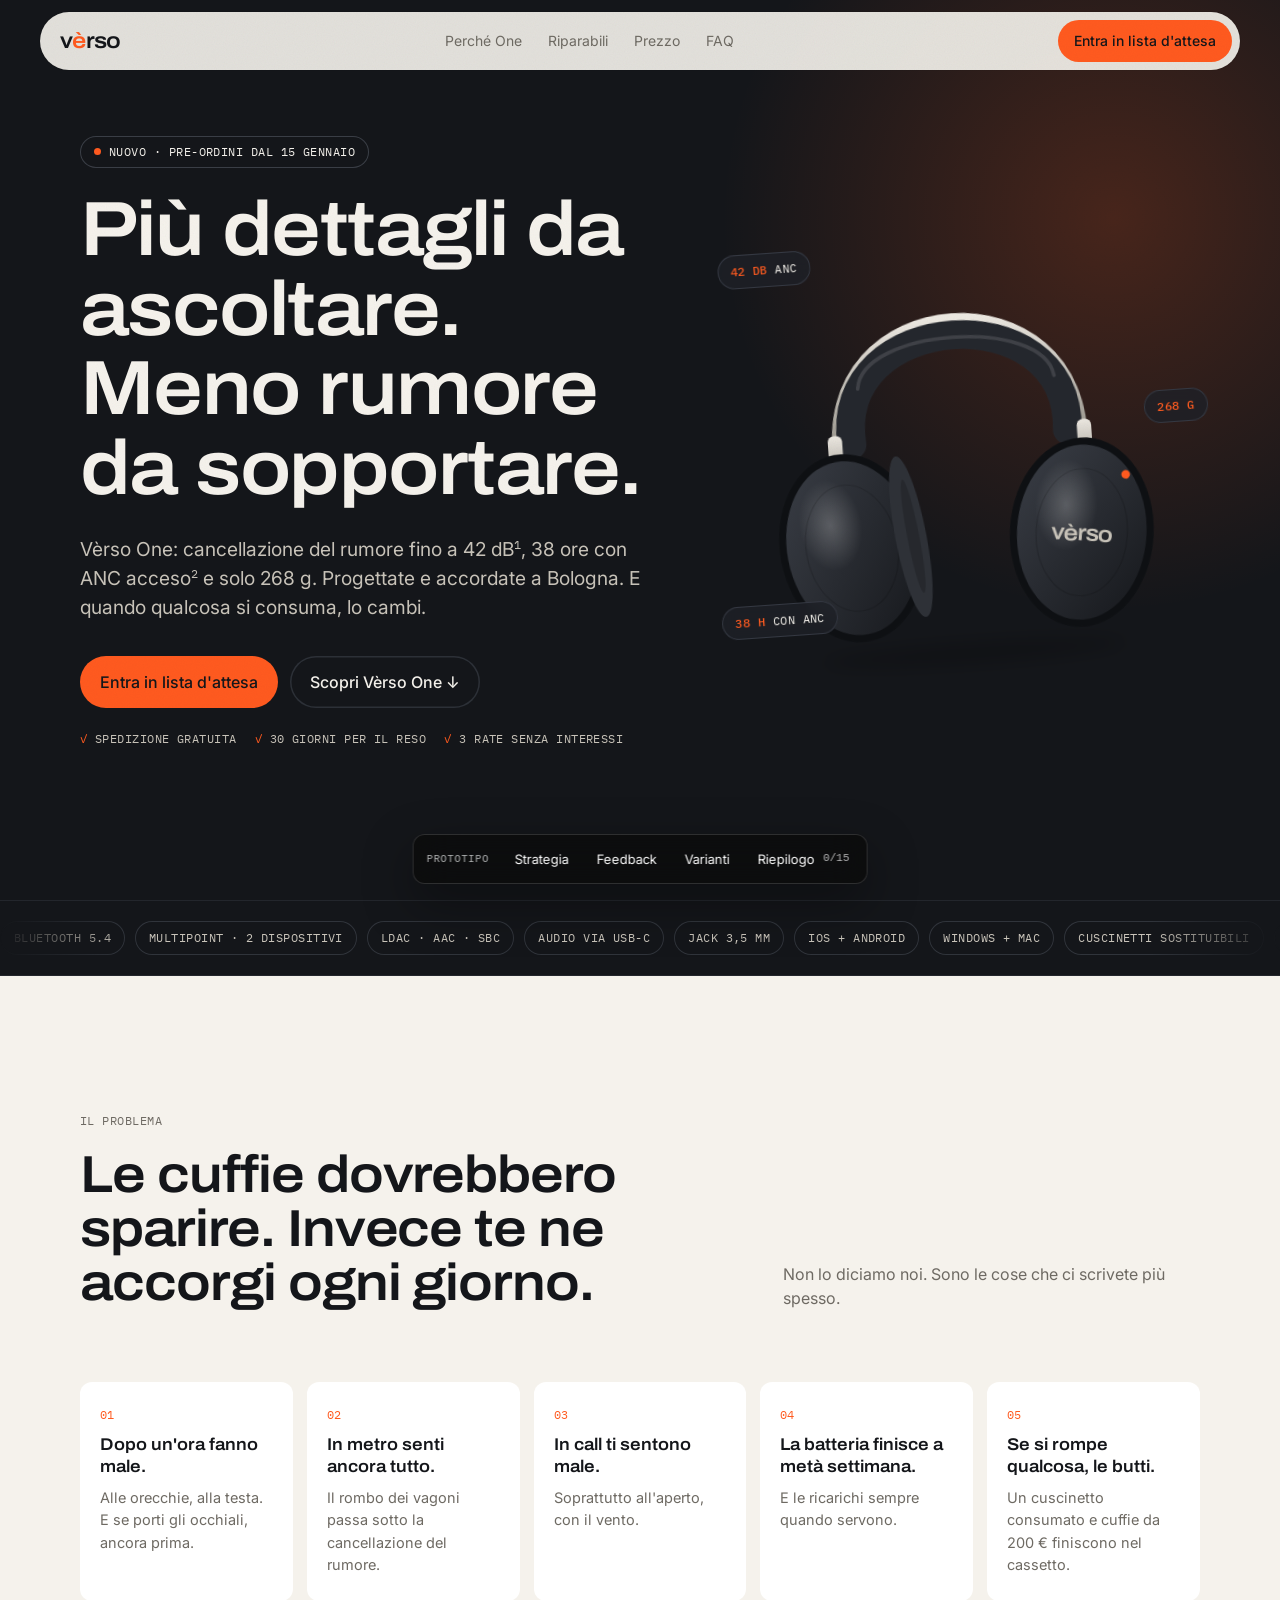
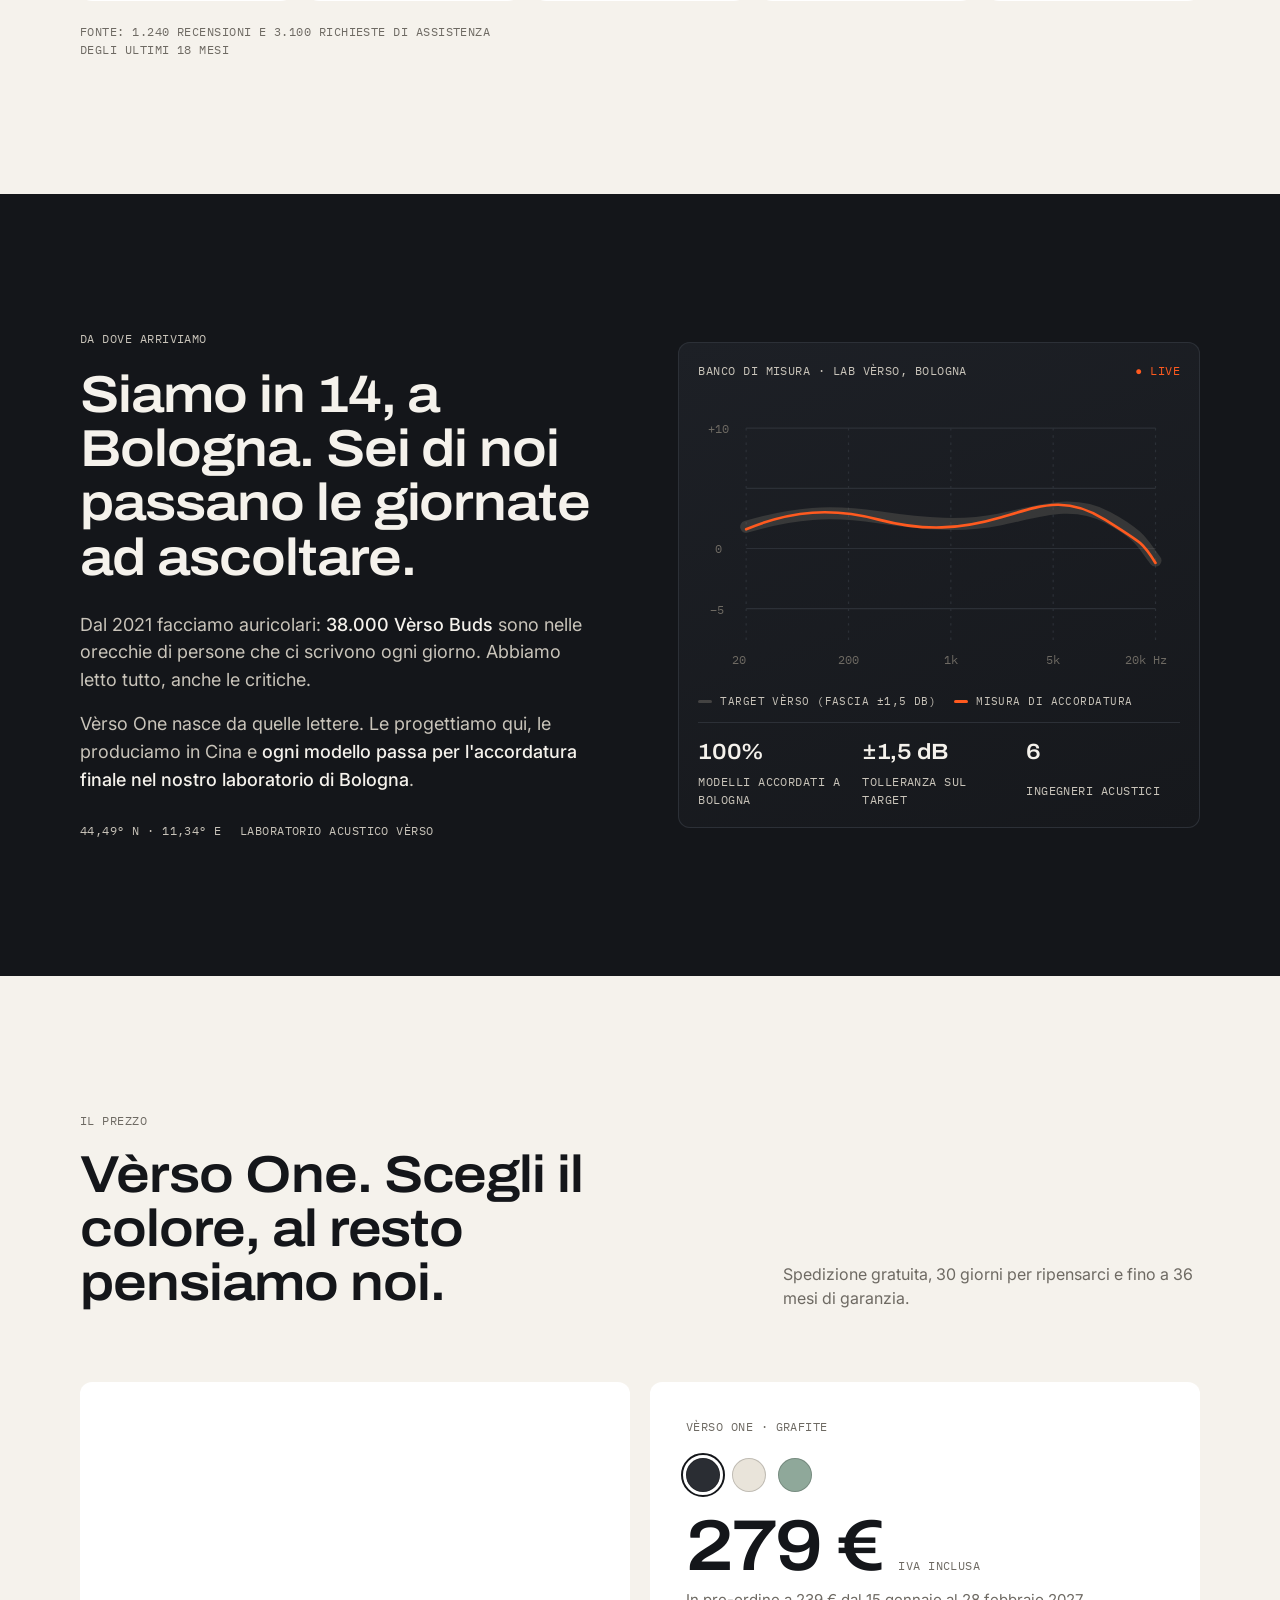
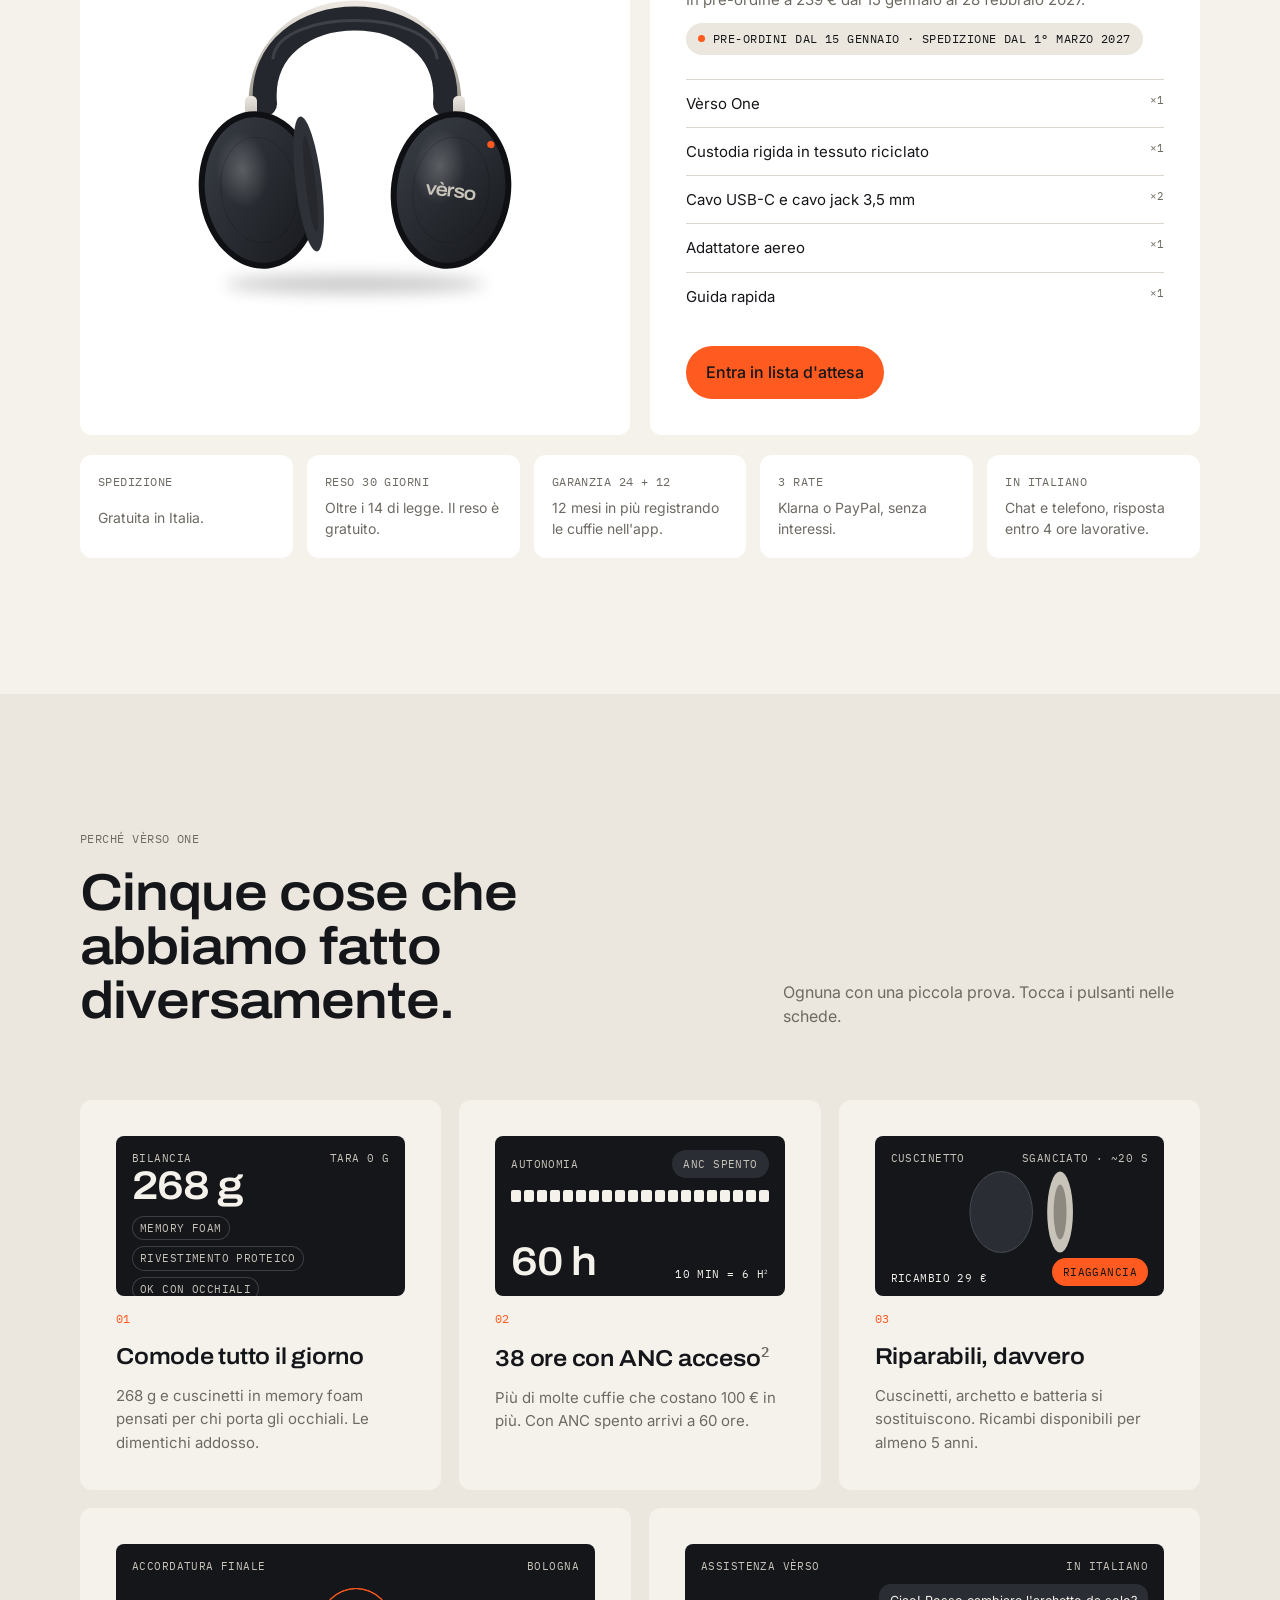
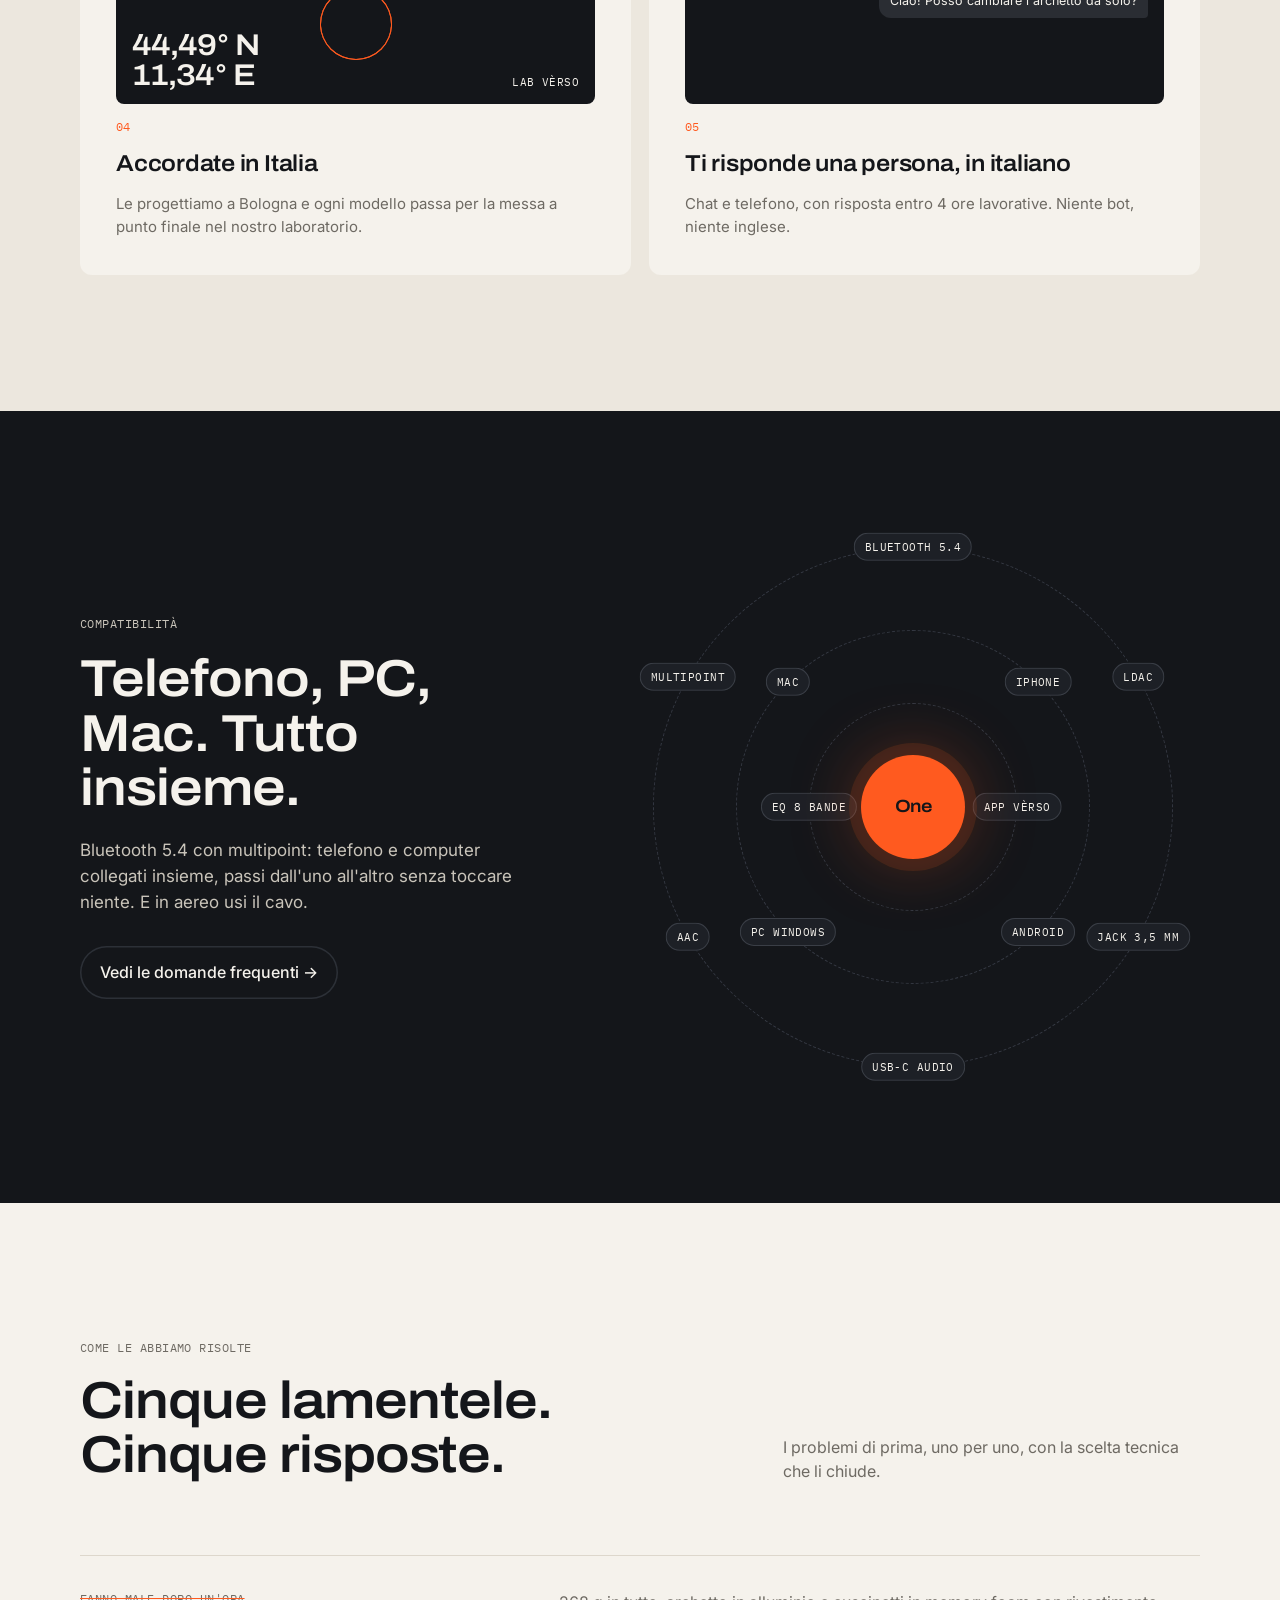
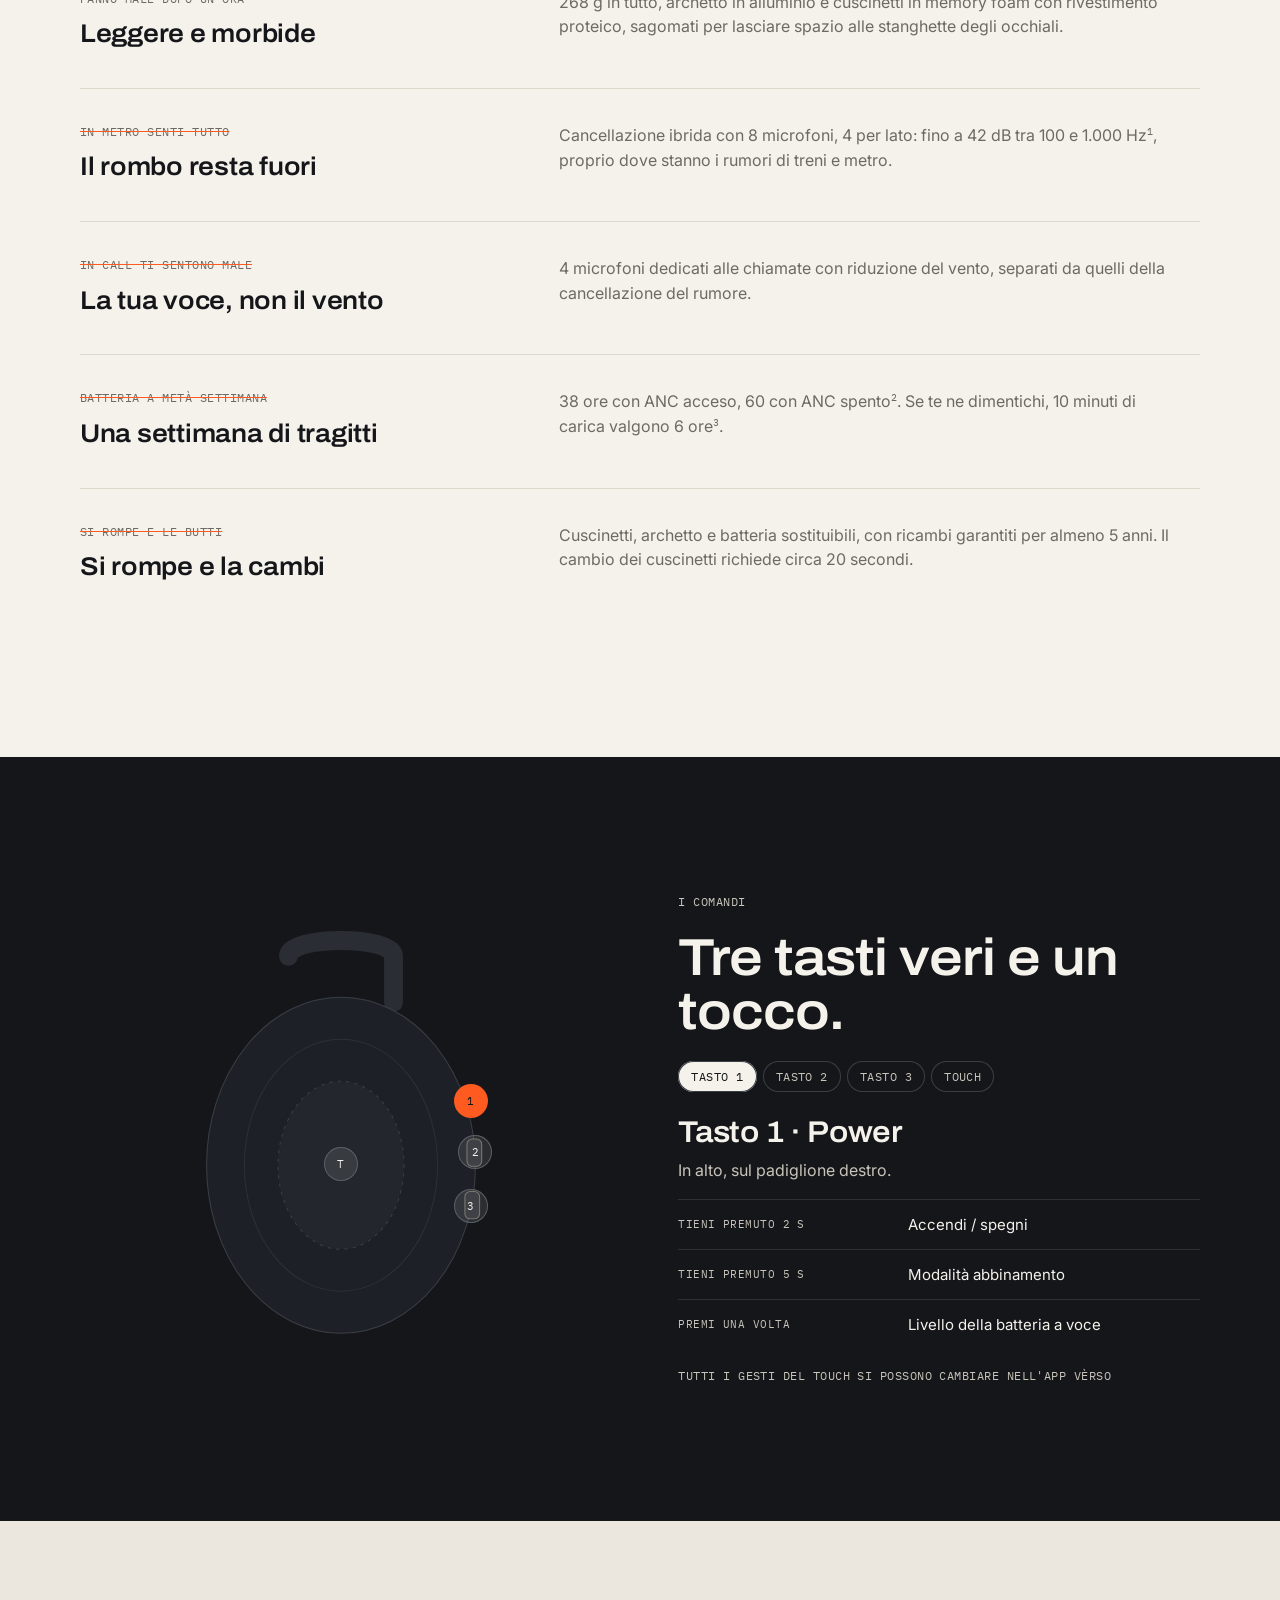
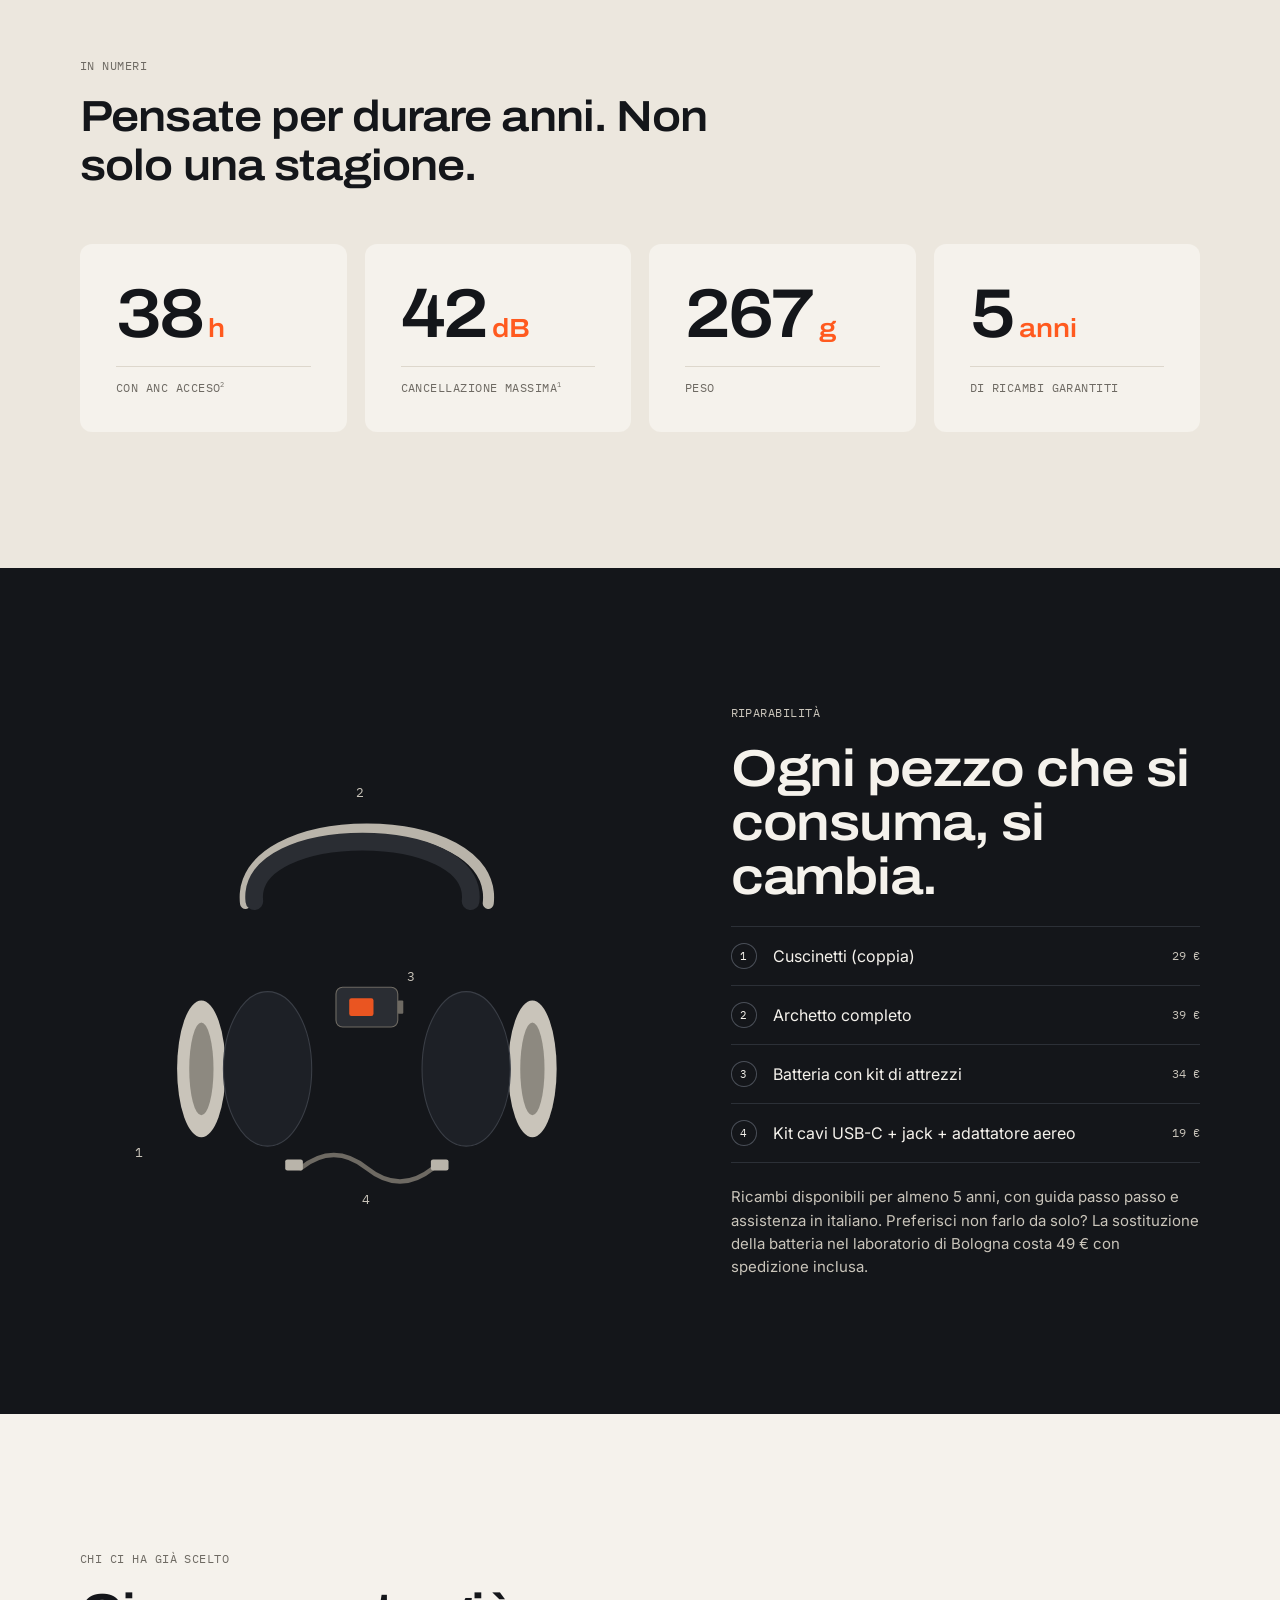
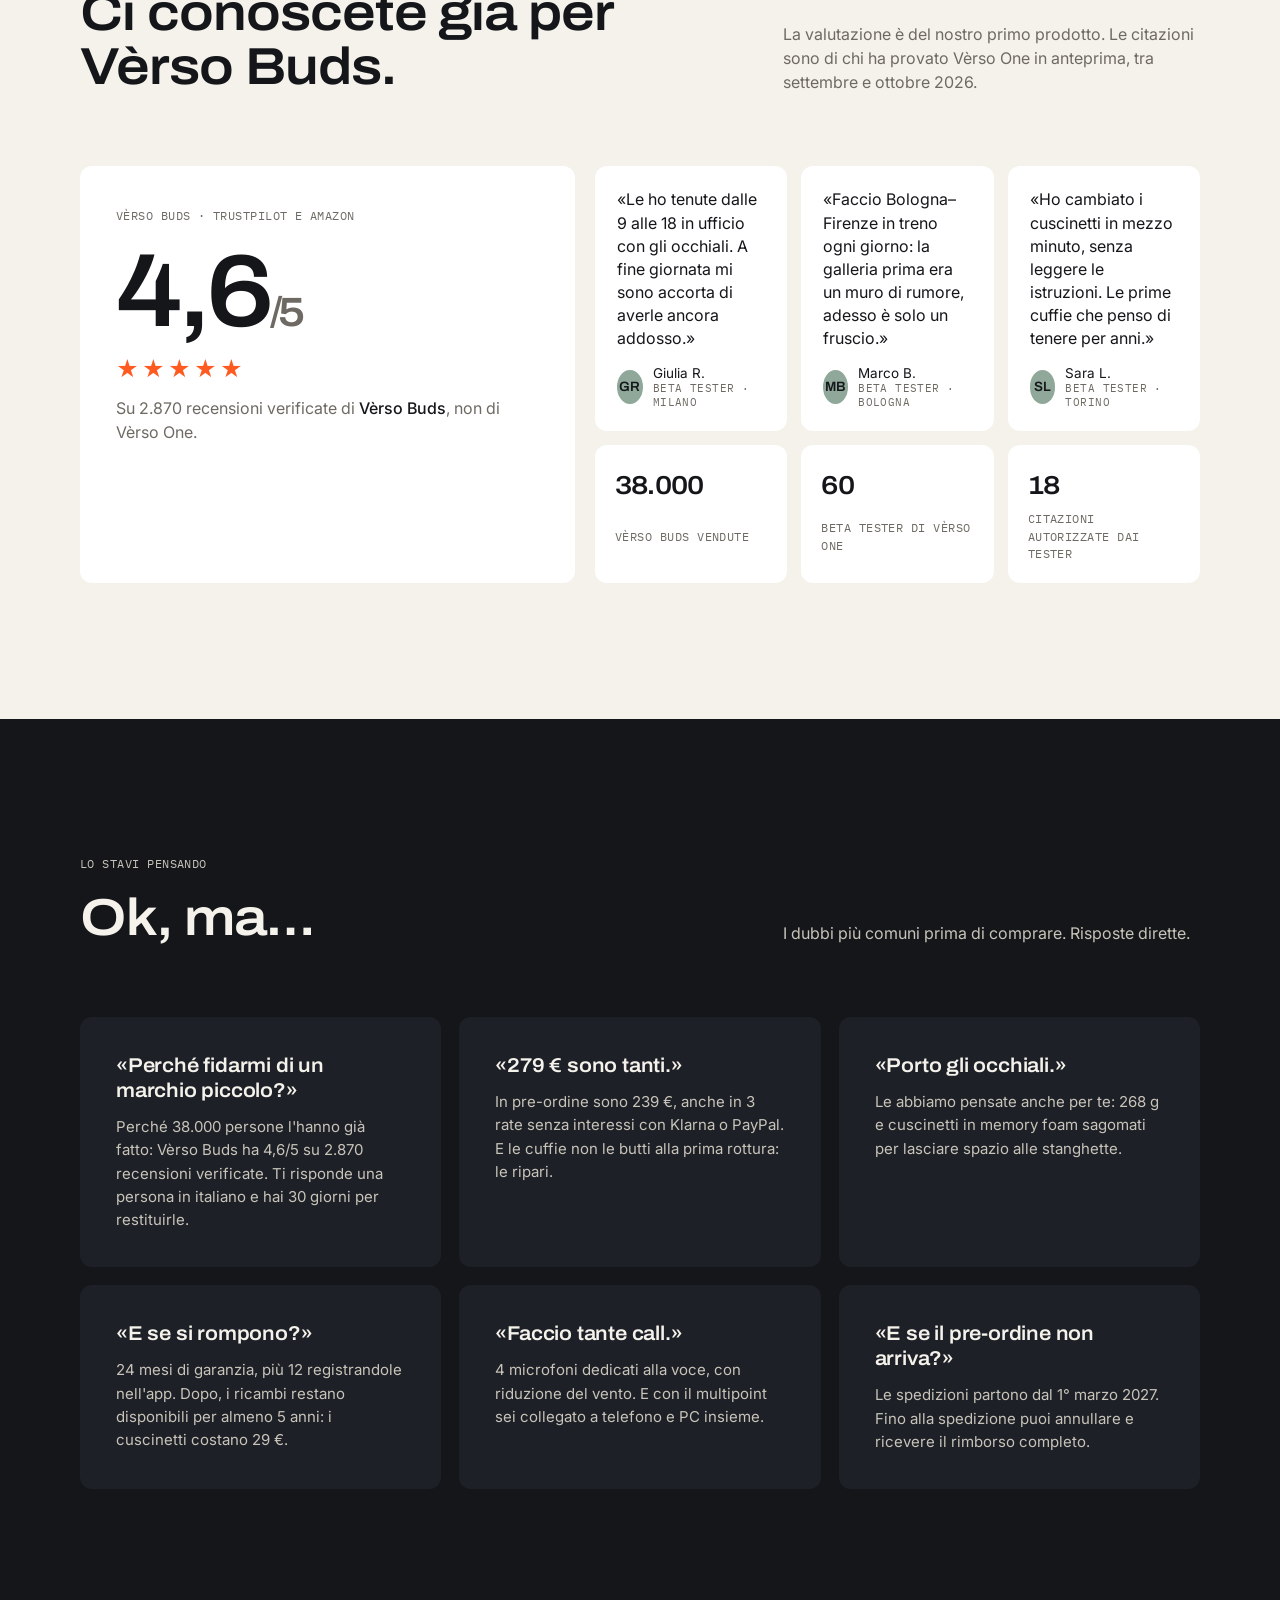
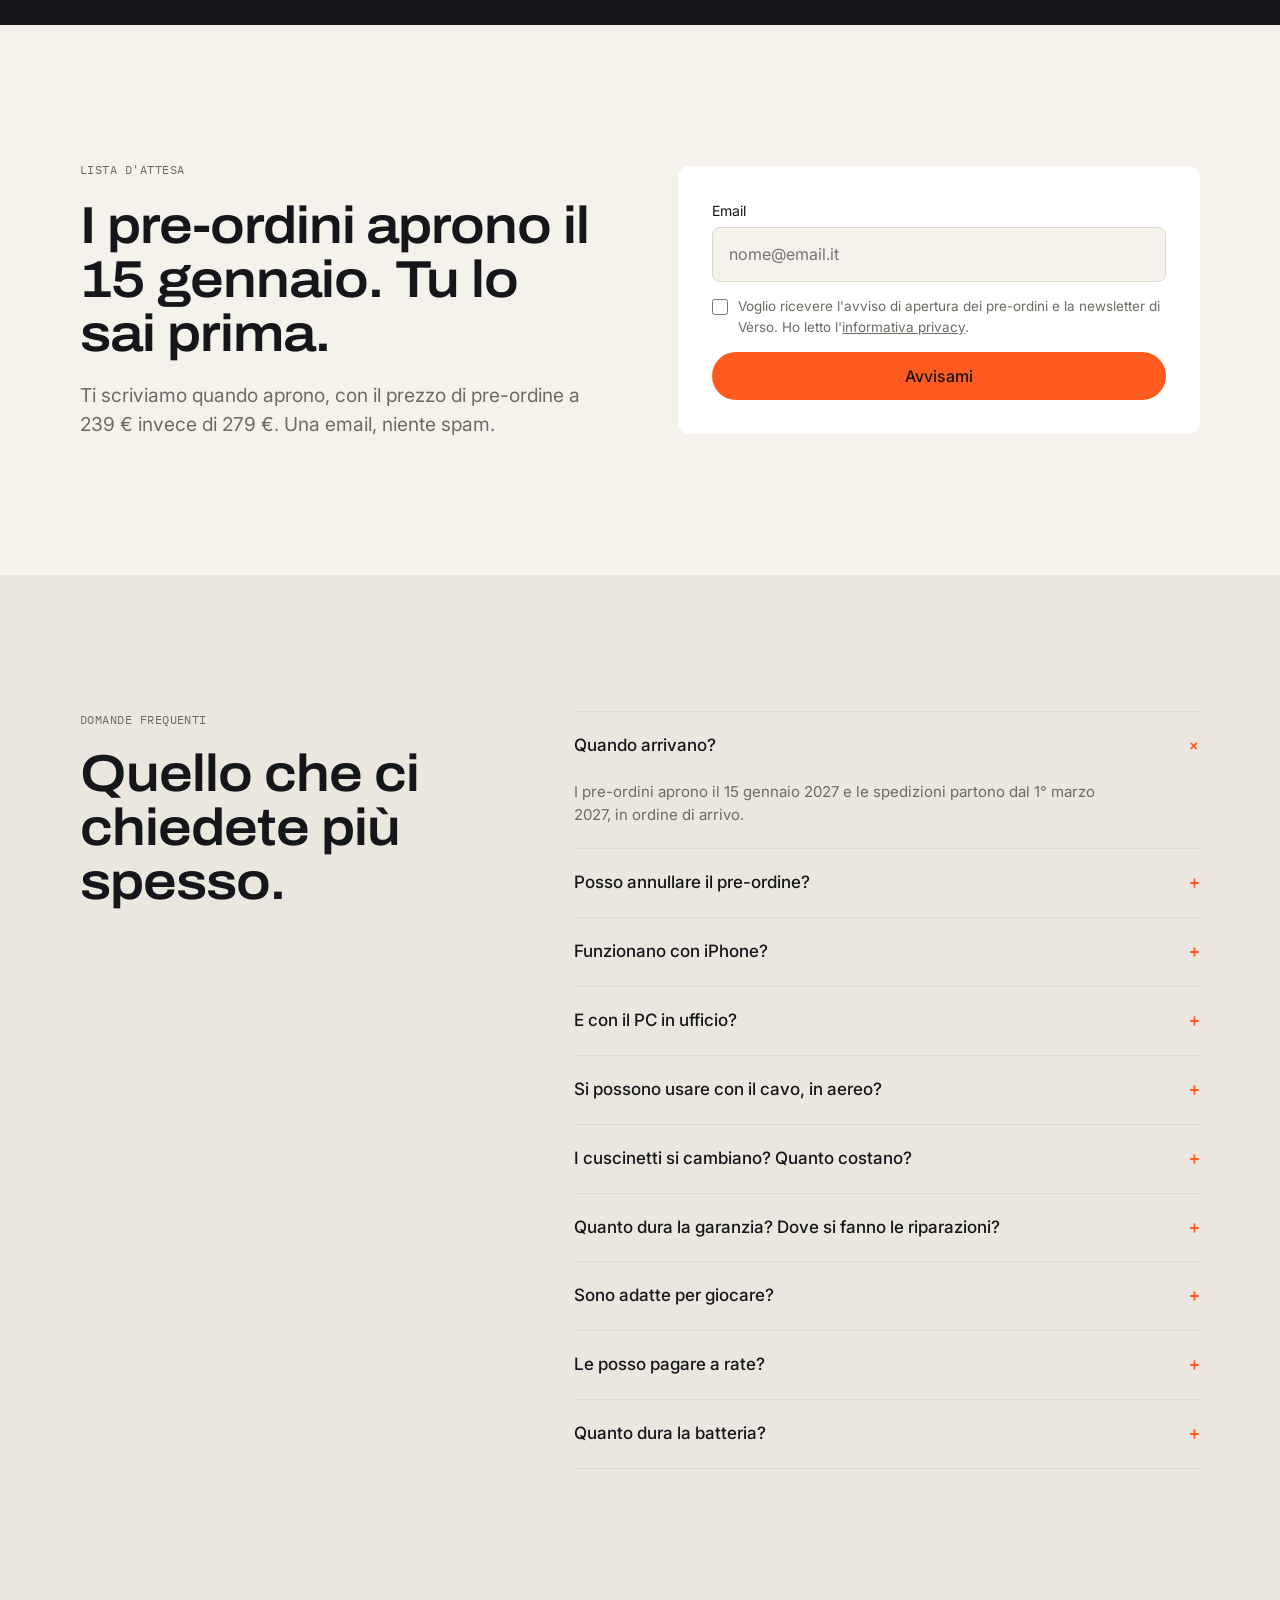
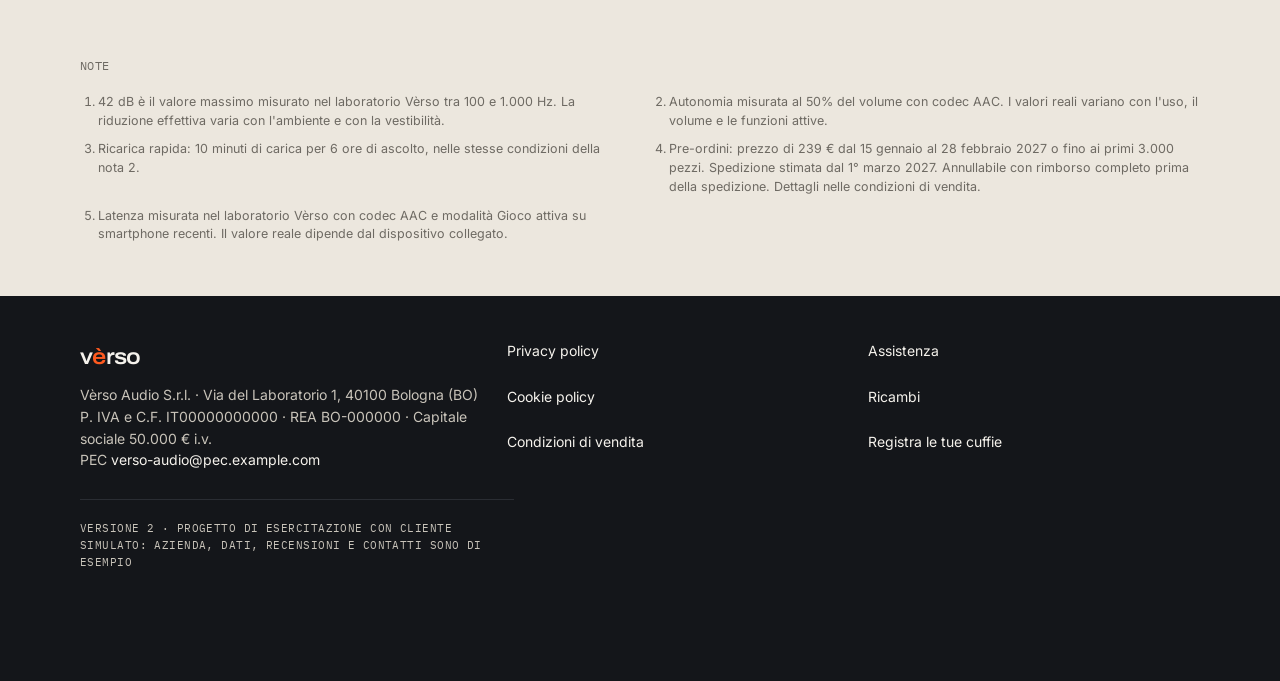
==== commit c311a3f5: "Verso One v2: client deliverables applied - Product renders generated in code for the 3 colours, mea" ====
--- a/verso/index.html
+++ b/verso/index.html
@@ -207,6 +207,9 @@
 .tabs button{font-family:var(--font-mono);font-size:11.5px;letter-spacing:.04em;text-transform:uppercase;color:var(--pietra);background:transparent;border:0;box-shadow:inset 0 0 0 1px #3A3E46;border-radius:999px;padding:8px 13px;cursor:pointer}
 .tabs button.on{background:var(--carta);color:var(--grafite)}
 .ctl-panel h3{font-size:clamp(22px,2.4vw,30px);margin-bottom:8px}
+.ctl-table{width:100%;border-collapse:collapse;margin-top:16px}
+.ctl-table td{padding:13px 0;border-top:1px solid #2C3037;font-size:15px;vertical-align:top}
+.ctl-table td:first-child{font-family:var(--font-mono);font-size:11px;text-transform:uppercase;letter-spacing:.04em;color:var(--pietra);width:44%;padding-top:16px}
 .tbc{display:inline-block;margin-top:14px;font-family:var(--font-mono);font-size:11px;text-transform:uppercase;letter-spacing:.04em;color:var(--grafite);background:var(--accent);padding:5px 10px;border-radius:999px}
 
 /* 6c · numeri */
@@ -285,6 +288,49 @@
 footer ul{list-style:none;display:grid;gap:6px}
 .proto{grid-column:1/-1;padding-top:20px;border-top:1px solid #2A2D33;font-family:var(--font-mono);font-size:11px;text-transform:uppercase;letter-spacing:.04em}
 
+/* render prodotto */
+.render{width:100%;aspect-ratio:1;display:grid;place-items:center}
+.render svg{width:100%;height:100%;overflow:visible}
+.render .cupfill,.render .bandfill,.render .cushfill{transition:fill .45s,stroke .45s}
+.shot .render{width:min(400px,92%)}
+
+/* banco di misura (laboratorio) */
+.bench{background:linear-gradient(160deg,#1D2026,#16181C);border-radius:var(--r);padding:20px;box-shadow:inset 0 0 0 1px #2C3037;display:grid;gap:12px}
+.bench .bar{display:flex;justify-content:space-between}
+.bench svg{width:100%;height:auto}
+.meas{stroke-dasharray:520;stroke-dashoffset:520;transition:stroke-dashoffset 2.4s cubic-bezier(.3,.6,.2,1)}
+.bench.in .meas{stroke-dashoffset:0}
+.legend{display:flex;flex-wrap:wrap;gap:6px 18px;font-family:var(--font-mono);font-size:11px;text-transform:uppercase;letter-spacing:.04em;color:var(--pietra)}
+.legend i{display:inline-block;width:14px;height:3px;border-radius:2px;margin-right:8px;vertical-align:middle}
+.bench-foot{display:grid;grid-template-columns:repeat(3,1fr);gap:10px;padding-top:12px;border-top:1px solid #2C3037}
+.bench-foot div{display:grid;gap:4px}
+.bench-foot b{font-family:var(--font-title);font-stretch:112%;font-weight:600;font-size:22px;letter-spacing:-.02em;color:var(--carta)}
+
+/* citazioni */
+.quote{background:var(--card);border-radius:var(--r);padding:22px;display:grid;gap:14px;align-content:space-between}
+.quote q{font-size:16px;line-height:1.45;quotes:"«" "»"}
+.quote .who{display:flex;align-items:center;gap:10px}
+.quote .av{width:34px;height:34px;border-radius:50%;background:var(--salvia);color:var(--grafite);display:grid;place-items:center;font-family:var(--font-title);font-weight:600;font-size:13px}
+.quote .who span{font-size:13.5px;line-height:1.3}
+.quote .who small{display:block;font-family:var(--font-mono);font-size:10.5px;color:var(--muted);text-transform:uppercase;letter-spacing:.04em}
+
+/* carrello (demo finché non ci sono gli ID Shopify) */
+.cart{position:fixed;inset:0;z-index:95;display:none}
+.cart.open{display:block}
+.cart .veil{position:absolute;inset:0;background:rgba(20,22,26,.45)}
+.cart .panel{position:absolute;right:0;top:0;bottom:0;width:min(420px,100%);background:var(--carta);color:var(--grafite);padding:24px;display:flex;flex-direction:column;gap:18px;box-shadow:-20px 0 60px rgba(0,0,0,.2);animation:slide .35s cubic-bezier(.2,.7,.2,1)}
+@keyframes slide{from{transform:translateX(40px);opacity:0}}
+.cart .head{display:flex;justify-content:space-between;align-items:center;margin:0}
+.cart .x{border:0;background:none;font-size:26px;line-height:1;cursor:pointer;color:inherit}
+.cart .item{display:grid;grid-template-columns:84px 1fr;gap:14px;align-items:center;background:var(--white);border-radius:var(--r);padding:12px}
+.cart .item .render{width:84px}
+.qty{display:inline-flex;align-items:center;gap:10px;margin-top:8px;border-radius:999px;box-shadow:inset 0 0 0 1.5px var(--line);padding:4px}
+.qty button{width:28px;height:28px;border-radius:50%;border:0;background:var(--carta-2);cursor:pointer;font-size:16px}
+.cart .sum{margin-top:auto;display:grid;gap:8px;border-top:1px solid var(--line);padding-top:16px;font-size:15px}
+.cart .sum div{display:flex;justify-content:space-between}
+.cart .sum .tot{font-family:var(--font-title);font-stretch:112%;font-weight:600;font-size:22px}
+.cart .demo-note{font-family:var(--font-mono);font-size:11px;text-transform:uppercase;letter-spacing:.04em;color:var(--pietra-d);background:var(--carta-2);border-radius:var(--r-sm);padding:10px 12px;line-height:1.5}
+
 /* accessibilità */
 .skip{position:fixed;left:16px;top:-60px;z-index:200;background:var(--accent);color:var(--grafite);padding:10px 14px;border-radius:var(--r-sm);font-size:14px;transition:top .2s}
 .skip:focus{top:12px}
@@ -301,6 +347,8 @@
   .track{flex-wrap:wrap;justify-content:center;width:auto}
   .marquee{-webkit-mask-image:none;mask-image:none}
   .cushion,.part,.msg{transition:none}
+  .meas{transition:none;stroke-dashoffset:0}
+  .cart .panel{animation:none}
 }
 
 /* responsive */
@@ -362,21 +410,10 @@
       <div class="ticks"><span>Spedizione gratuita</span><span>30 giorni per il reso</span><span>3 rate senza interessi</span></div>
     </div>
     <div class="product rv" id="hero-product" aria-hidden="true">
-      <svg viewBox="0 0 400 400" fill="none">
-        <defs>
-          <linearGradient id="g-cup" x1="0" y1="0" x2="1" y2="1"><stop offset="0" stop-color="#3A3E46"/><stop offset="1" stop-color="#1A1C21"/></linearGradient>
-          <linearGradient id="g-band" x1="0" y1="0" x2="0" y2="1"><stop offset="0" stop-color="#D9D5CD"/><stop offset="1" stop-color="#8D8980"/></linearGradient>
-        </defs>
-        <path d="M96 210 C 86 70, 314 70, 304 210" stroke="url(#g-band)" stroke-width="10" stroke-linecap="round"/>
-        <path d="M104 206 C 98 92, 302 92, 296 206" stroke="#2A2D33" stroke-width="18" stroke-linecap="round"/>
-        <rect x="88" y="190" width="14" height="44" rx="5" fill="#B9B4AA"/><rect x="298" y="190" width="14" height="44" rx="5" fill="#B9B4AA"/>
-        <g transform="translate(92 282)"><ellipse rx="62" ry="78" fill="#0F1114"/><ellipse rx="56" ry="72" fill="url(#g-cup)"/><ellipse rx="40" ry="54" fill="none" stroke="#4A4F58"/><circle cx="36" cy="-48" r="4" fill="#FF5A1F"/></g>
-        <g transform="translate(308 282)"><ellipse rx="62" ry="78" fill="#0F1114"/><ellipse rx="56" ry="72" fill="url(#g-cup)"/><ellipse rx="40" ry="54" fill="none" stroke="#4A4F58"/><text x="0" y="6" text-anchor="middle" font-family="Archivo, Arial" font-weight="600" font-size="20" fill="#C9C4BA" letter-spacing="-1">vèrso</text></g>
-      </svg>
+      <div class="render" data-render="grafite"></div>
       <span class="stat-chip" style="top:8%;left:2%"><b>42 dB</b> ANC</span>
       <span class="stat-chip" style="top:42%;right:-2%;animation-delay:-3s"><b>268 g</b></span>
       <span class="stat-chip" style="bottom:12%;left:-2%;animation-delay:-5s"><b>38 h</b> con ANC</span>
-      <span class="ph-tag">Illustrazione · render 4K in arrivo il 25/11</span>
     </div>
   </div>
 </section>
@@ -418,7 +455,27 @@
       </div>
       <div class="coords"><span class="label">44,49° N · 11,34° E</span><span class="label">Laboratorio acustico Vèrso</span></div>
     </div>
-    <div class="ph rv">Foto del team in laboratorio<br>— in arrivo dal cliente —</div>
+    <figure class="bench rv" aria-label="Banco di misura del laboratorio: risposta in frequenza misurata rispetto al target">
+      <div class="bar"><span class="label">Banco di misura · Lab Vèrso, Bologna</span><span class="label" style="color:var(--accent)">● Live</span></div>
+      <svg viewBox="0 0 400 240" fill="none" aria-hidden="true">
+        <g stroke="#2C3037">
+          <path d="M40 30 H380 M40 80 H380 M40 130 H380 M40 180 H380"/>
+          <path d="M40 30 V210 M125 30 V210 M210 30 V210 M295 30 V210 M380 30 V210" stroke-dasharray="2 4"/>
+        </g>
+        <path d="M40 112 C 80 100, 110 98, 150 104 S 220 112, 250 106 S 310 88, 340 104 S 370 128, 380 140" stroke="#6E6A63" stroke-width="10" stroke-linecap="round" opacity=".35"/>
+        <path class="meas" d="M40 114 C 78 98, 112 96, 150 106 S 218 114, 252 104 S 306 86, 338 106 S 370 126, 380 142" stroke="#FF5A1F" stroke-width="2.2" stroke-linecap="round"/>
+        <g font-family="IBM Plex Mono, monospace" font-size="10" fill="#6E6A63">
+          <text x="34" y="226" text-anchor="middle">20</text><text x="125" y="226" text-anchor="middle">200</text><text x="210" y="226" text-anchor="middle">1k</text><text x="295" y="226" text-anchor="middle">5k</text><text x="372" y="226" text-anchor="middle">20k Hz</text>
+          <text x="8" y="34">+10</text><text x="14" y="134">0</text><text x="10" y="184">−5</text>
+        </g>
+      </svg>
+      <figcaption class="legend"><span><i style="background:#6E6A63;opacity:.5"></i>Target Vèrso (fascia ±1,5 dB)</span><span><i style="background:var(--accent)"></i>Misura di accordatura</span></figcaption>
+      <div class="bench-foot">
+        <div><b>100%</b><span class="label">Modelli accordati a Bologna</span></div>
+        <div><b>±1,5 dB</b><span class="label">Tolleranza sul target</span></div>
+        <div><b>6</b><span class="label">Ingegneri acustici</span></div>
+      </div>
+    </figure>
   </div>
 </section>
 
@@ -431,14 +488,7 @@
     </div>
     <div class="grid">
       <div class="shot rv">
-        <svg viewBox="0 0 400 400" fill="none" aria-hidden="true" id="offer-product">
-          <path d="M96 210 C 86 70, 314 70, 304 210" stroke="#B9B4AA" stroke-width="10" stroke-linecap="round"/>
-          <path d="M104 206 C 98 92, 302 92, 296 206" stroke-width="18" stroke-linecap="round" style="stroke:var(--cup-band,#2A2D33);transition:stroke .4s"/>
-          <rect x="88" y="190" width="14" height="44" rx="5" fill="#B9B4AA"/><rect x="298" y="190" width="14" height="44" rx="5" fill="#B9B4AA"/>
-          <g transform="translate(92 282)"><ellipse rx="62" ry="78" style="fill:var(--cup-edge,#0F1114);transition:fill .4s"/><ellipse rx="56" ry="72" style="fill:var(--cup,#2A2D33);transition:fill .4s"/><ellipse rx="40" ry="54" fill="none" stroke="rgba(0,0,0,.18)"/></g>
-          <g transform="translate(308 282)"><ellipse rx="62" ry="78" style="fill:var(--cup-edge,#0F1114);transition:fill .4s"/><ellipse rx="56" ry="72" style="fill:var(--cup,#2A2D33);transition:fill .4s"/><ellipse rx="40" ry="54" fill="none" stroke="rgba(0,0,0,.18)"/><circle cx="36" cy="-48" r="4" fill="#FF5A1F"/></g>
-        </svg>
-        <span class="ph-tag" style="right:16px;bottom:14px;color:var(--pietra-d)">Illustrazione · foto per colore in arrivo</span>
+        <div class="render" id="offer-product" data-render="grafite" role="img" aria-label="Vèrso One in Grafite"></div>
       </div>
       <div class="card rv">
         <div class="label">Vèrso One · <span data-color-name>Grafite</span></div>
@@ -608,9 +658,10 @@
       </div>
       <div class="ctl-panel" aria-live="polite">
         <h3 data-ctl-title>Tasto 1</h3>
-        <p style="color:var(--muted)" data-ctl-text></p>
-        <span class="tbc">Funzione da confermare · schema del product manager</span>
+        <p style="color:var(--muted)" data-ctl-sub></p>
+        <table class="ctl-table"><tbody data-ctl-rows></tbody></table>
       </div>
+      <p class="label" style="margin-top:18px">Tutti i gesti del touch si possono cambiare nell'app Vèrso</p>
     </div>
   </div>
 </section>
@@ -647,11 +698,11 @@
       <h2 style="margin:20px 0 22px">Ogni pezzo che si consuma, si cambia.</h2>
       <ul class="parts">
         <li><button data-p="0"><span class="k">1</span><span>Cuscinetti (coppia)</span><span class="pr">29 €</span></button></li>
-        <li><button data-p="1"><span class="k">2</span><span>Archetto</span><span class="pr tbd">Prezzo da definire</span></button></li>
-        <li><button data-p="2"><span class="k">3</span><span>Batteria</span><span class="pr tbd">Prezzo da definire</span></button></li>
-        <li><button data-p="3"><span class="k">4</span><span>Cavi USB-C e jack</span><span class="pr tbd">Prezzo da definire</span></button></li>
+        <li><button data-p="1"><span class="k">2</span><span>Archetto completo</span><span class="pr">39 €</span></button></li>
+        <li><button data-p="2"><span class="k">3</span><span>Batteria con kit di attrezzi</span><span class="pr">34 €</span></button></li>
+        <li><button data-p="3"><span class="k">4</span><span>Kit cavi USB-C + jack + adattatore aereo</span><span class="pr">19 €</span></button></li>
       </ul>
-      <p class="rep-note">Ricambi disponibili per almeno 5 anni, con guida passo passo e assistenza in italiano.</p>
+      <p class="rep-note">Ricambi disponibili per almeno 5 anni, con guida passo passo e assistenza in italiano. Preferisci non farlo da solo? La sostituzione della batteria nel laboratorio di Bologna costa 49 € con spedizione inclusa.</p>
     </div>
   </div>
 </section>
@@ -661,7 +712,7 @@
   <div class="wrap">
     <div class="head split rv">
       <div><div class="label">Chi ci ha già scelto</div><h2>Ci conoscete già per Vèrso Buds.</h2></div>
-      <p class="lead">Le recensioni qui sotto parlano del nostro primo prodotto. Quelle di Vèrso One arriveranno dai primi clienti.</p>
+      <p class="lead">La valutazione è del nostro primo prodotto. Le citazioni sono di chi ha provato Vèrso One in anteprima, tra settembre e ottobre 2026.</p>
     </div>
     <div class="grid">
       <div class="card score rv">
@@ -672,14 +723,14 @@
       </div>
       <div class="rv">
         <div class="quotes">
-          <div class="ph">Citazione beta tester 1<br>con nome e consenso<br>— in arrivo —</div>
-          <div class="ph">Citazione beta tester 2<br>con nome e consenso<br>— in arrivo —</div>
-          <div class="ph">Citazione beta tester 3<br>con nome e consenso<br>— in arrivo —</div>
+          <figure class="quote"><q>Le ho tenute dalle 9 alle 18 in ufficio con gli occhiali. A fine giornata mi sono accorta di averle ancora addosso.</q><figcaption class="who"><span class="av" aria-hidden="true">GR</span><span>Giulia R.<small>Beta tester · Milano</small></span></figcaption></figure>
+          <figure class="quote"><q>Faccio Bologna–Firenze in treno ogni giorno: la galleria prima era un muro di rumore, adesso è solo un fruscio.</q><figcaption class="who"><span class="av" aria-hidden="true">MB</span><span>Marco B.<small>Beta tester · Bologna</small></span></figcaption></figure>
+          <figure class="quote"><q>Ho cambiato i cuscinetti in mezzo minuto, senza leggere le istruzioni. Le prime cuffie che penso di tenere per anni.</q><figcaption class="who"><span class="av" aria-hidden="true">SL</span><span>Sara L.<small>Beta tester · Torino</small></span></figcaption></figure>
         </div>
         <div class="facts">
           <div class="card"><b>38.000</b><span class="label">Vèrso Buds vendute</span></div>
           <div class="card"><b>60</b><span class="label">Beta tester di Vèrso One</span></div>
-          <div class="card"><b>2</b><span class="label">Testate tech · citazioni in arrivo</span></div>
+          <div class="card"><b>18</b><span class="label">Citazioni autorizzate dai tester</span></div>
         </div>
       </div>
     </div>
@@ -717,7 +768,7 @@
       <label class="consent"><input type="checkbox" name="consent" required><span>Voglio ricevere l'avviso di apertura dei pre-ordini e la newsletter di Vèrso. Ho letto l'<a href="#" style="text-decoration:underline">informativa privacy</a>.</span></label>
       <button class="btn btn-accent" type="submit">Avvisami</button>
       <p class="err" role="alert" hidden></p>
-      <p class="msg-ok" role="status" hidden>Prototipo: iscrizione simulata. Nella versione finale ricevi un'email di conferma (doppio opt-in, Klaviyo).</p>
+      <p class="msg-ok" role="status" hidden></p>
     </form>
   </div>
 </section>
@@ -747,8 +798,8 @@
       <details><summary>E con il PC in ufficio?</summary><p>Sì, con Windows e Mac via Bluetooth 5.4. Con il multipoint restano collegate a due dispositivi insieme, per esempio telefono e PC. Puoi anche usare il cavo USB-C.</p></details>
       <details><summary>Si possono usare con il cavo, in aereo?</summary><p>Sì. Nella confezione trovi il cavo jack 3,5 mm e l'adattatore aereo.</p></details>
       <details><summary>I cuscinetti si cambiano? Quanto costano?</summary><p>Sì, in circa 20 secondi. La coppia di ricambio costa 29 €.</p></details>
-      <details><summary>Quanto dura la garanzia? Dove si fanno le riparazioni?</summary><p>24 mesi, più 12 registrando le cuffie nell'app. Per le riparazioni scrivi all'assistenza: ti rispondiamo in italiano entro 4 ore lavorative. <span class="tbd-inline">Centro riparazioni da confermare</span></p></details>
-      <details><summary>Sono adatte per giocare?</summary><p>Per giocare ti consigliamo il cavo USB-C o jack, che non ha ritardi. <span class="tbd-inline">Latenza Bluetooth da confermare</span></p></details>
+      <details><summary>Quanto dura la garanzia? Dove si fanno le riparazioni?</summary><p>24 mesi, più 12 registrando le cuffie nell'app. Per le riparazioni scrivi all'assistenza: ti rispondiamo in italiano entro 4 ore lavorative. Le riparazioni in garanzia si fanno nel nostro laboratorio di Bologna: il ritiro con il corriere è gratuito.</p></details>
+      <details><summary>Sono adatte per giocare?</summary><p>Sì. Con il cavo USB-C o jack non c'è ritardo. In Bluetooth puoi attivare la modalità Gioco nell'app Vèrso, che porta la latenza a circa 80 ms<sup>5</sup>.</p></details>
       <details><summary>Le posso pagare a rate?</summary><p>Sì, in 3 rate senza interessi con Klarna o PayPal.</p></details>
       <details><summary>Quanto dura la batteria?</summary><p>Fino a 38 ore con ANC acceso e 60 con ANC spento. 10 minuti di carica danno 6 ore di ascolto.<sup>2 3</sup></p></details>
     </div>
@@ -765,18 +816,39 @@
       <li>Autonomia misurata al 50% del volume con codec AAC. I valori reali variano con l'uso, il volume e le funzioni attive.</li>
       <li>Ricarica rapida: 10 minuti di carica per 6 ore di ascolto, nelle stesse condizioni della nota 2.</li>
       <li>Pre-ordini: prezzo di 239 € dal 15 gennaio al 28 febbraio 2027 o fino ai primi 3.000 pezzi. Spedizione stimata dal 1° marzo 2027. Annullabile con rimborso completo prima della spedizione. Dettagli nelle condizioni di vendita.</li>
+      <li>Latenza misurata nel laboratorio Vèrso con codec AAC e modalità Gioco attiva su smartphone recenti. Il valore reale dipende dal dispositivo collegato.</li>
     </ol>
   </div>
 </aside>
 
 <footer>
   <div class="wrap">
-    <div><span class="logo">v<b>è</b>rso</span><p style="margin-top:10px">Vèrso Audio S.r.l. · Bologna<br>P. IVA IT00000000000 (di esempio) · PEC da fornire</p></div>
+    <div><span class="logo">v<b>è</b>rso</span><p style="margin-top:10px">Vèrso Audio S.r.l. · Via del Laboratorio 1, 40100 Bologna (BO)<br>P. IVA e C.F. IT00000000000 · REA BO-000000 · Capitale sociale 50.000 € i.v.<br>PEC <a href="mailto:verso-audio@pec.example.com">verso-audio@pec.example.com</a></p></div>
     <ul><li><a href="#">Privacy policy</a></li><li><a href="#">Cookie policy</a></li><li><a href="#">Condizioni di vendita</a></li></ul>
     <ul><li><a href="#">Assistenza</a></li><li><a href="#">Ricambi</a></li><li><a href="#">Registra le tue cuffie</a></li></ul>
-    <p class="proto">Prototipo v1 · cliente simulato: azienda, dati e contatti sono di esempio</p>
+    <p class="proto">Versione 2 · progetto di esercitazione con cliente simulato: azienda, dati, recensioni e contatti sono di esempio</p>
   </div>
 </footer>
+
+<div class="cart" id="cart" role="dialog" aria-modal="true" aria-label="Carrello">
+  <div class="veil"></div>
+  <div class="panel">
+    <div class="head"><h3>Carrello</h3><button class="x" aria-label="Chiudi">×</button></div>
+    <div class="item">
+      <div class="render" data-cart-render data-render="grafite"></div>
+      <div><b data-cart-name style="font-weight:500">Vèrso One · Grafite</b><div class="label" data-cart-kind style="margin-top:4px"></div>
+        <div class="qty"><button data-q="-" aria-label="Diminuisci quantità">−</button><span data-cart-q aria-live="polite">1</span><button data-q="+" aria-label="Aumenta quantità">+</button></div></div>
+    </div>
+    <div class="sum">
+      <div><span>Subtotale</span><span data-cart-sub>279 €</span></div>
+      <div><span>Spedizione</span><span>Gratuita</span></div>
+      <div class="tot"><span>Totale</span><span data-cart-tot>279 €</span></div>
+      <span class="label">IVA inclusa · 3 rate senza interessi con Klarna o PayPal</span>
+      <button class="btn btn-accent" data-checkout style="margin-top:6px">Vai al pagamento</button>
+      <p class="demo-note" data-cart-note>Carrello dimostrativo: il pagamento avviene su Shopify, non su questa pagina.</p>
+    </div>
+  </div>
+</div>
 
 <script>
   const still = matchMedia('(prefers-reduced-motion: reduce)').matches;
@@ -798,8 +870,48 @@
   /* ===== Fasi della pagina (brief §1): lista d'attesa → pre-ordine → vendita =====
      Cambiano da sole in base alla data. Per provarle: ?phase=waitlist | preorder | sale */
   const PHASE_DATES = { preorder: '2027-01-15', sale: '2027-03-01' };
-  /* Carrello Shopify: sostituire con gli ID variante veri (formato https://NEGOZIO/cart/ID:1) */
-  const CART = { grafite: '#carrello-grafite', carta: '#carrello-carta', salvia: '#carrello-salvia' };
+  /* ===== Colori e render del prodotto (SVG generato, uno per colore) ===== */
+  const COLORS = {
+    grafite: { name: 'Grafite', body: ['#3A3E46', '#16181C'], edge: '#0E1013', band: '#24272D', cush: '#2E3137', logo: '#C9C4BA' },
+    carta:   { name: 'Carta',   body: ['#F7F3EC', '#D8D1C4'], edge: '#BDB5A7', band: '#E4DED3', cush: '#CFC8BB', logo: '#6E6A63' },
+    salvia:  { name: 'Salvia',  body: ['#A9BFB2', '#6F8879'], edge: '#566B5E', band: '#879F91', cush: '#7C9486', logo: '#F5F2EC' }
+  };
+  let uid = 0;
+  function render(key) {
+    const c = COLORS[key], i = 'r' + (++uid);
+    const cup = (x, rot, front) => `
+      <g transform="translate(${x} 282) rotate(${rot})">
+        <ellipse rx="60" ry="79" fill="${c.edge}" class="cupfill"/>
+        <ellipse rx="54" ry="73" fill="url(#${i}b)" class="cupfill"/>
+        <ellipse cx="-14" cy="-22" rx="26" ry="38" fill="url(#${i}h)"/>
+        <ellipse rx="38" ry="53" fill="none" stroke="rgba(0,0,0,.16)"/>
+        ${front ? `<text x="0" y="7" text-anchor="middle" font-family="Archivo, Arial" font-stretch="112%" font-weight="600" font-size="19" fill="${c.logo}" letter-spacing="-1">vèrso</text><circle cx="34" cy="-50" r="3.6" fill="#FF5A1F"/>`
+               : `<ellipse cx="50" cy="0" rx="13" ry="68" fill="${c.cush}" class="cushfill"/><ellipse cx="52" cy="0" rx="5" ry="48" fill="rgba(0,0,0,.18)"/>`}
+      </g>`;
+    return `<svg viewBox="0 0 400 400" fill="none" xmlns="http://www.w3.org/2000/svg" aria-hidden="true">
+      <defs>
+        <linearGradient id="${i}b" x1="0" y1="0" x2="1" y2="1"><stop offset="0" stop-color="${c.body[0]}"/><stop offset="1" stop-color="${c.body[1]}"/></linearGradient>
+        <radialGradient id="${i}h"><stop offset="0" stop-color="#fff" stop-opacity=".22"/><stop offset="1" stop-color="#fff" stop-opacity="0"/></radialGradient>
+        <linearGradient id="${i}m" x1="0" y1="0" x2="0" y2="1"><stop offset="0" stop-color="#ECE8E1"/><stop offset="1" stop-color="#8D8980"/></linearGradient>
+        <filter id="${i}s" x="-20%" y="-200%" width="140%" height="500%"><feGaussianBlur stdDeviation="8"/></filter>
+      </defs>
+      <ellipse cx="200" cy="376" rx="130" ry="9" fill="#000" opacity=".22" filter="url(#${i}s)"/>
+      <path d="M98 212 C 84 58, 316 58, 302 212" stroke="url(#${i}m)" stroke-width="8" stroke-linecap="round"/>
+      <path d="M110 196 C 100 82, 300 82, 290 196" stroke="${c.band}" stroke-width="24" stroke-linecap="round" class="bandfill"/>
+      <path d="M118 150 C 124 100, 276 100, 282 150" stroke="#fff" stroke-opacity=".12" stroke-width="3" stroke-linecap="round"/>
+      <rect x="90" y="188" width="12" height="48" rx="5" fill="url(#${i}m)"/><rect x="298" y="188" width="12" height="48" rx="5" fill="url(#${i}m)"/>
+      ${cup(104, -7, false)}${cup(296, 7, true)}
+    </svg>`;
+  }
+  function paint(el, key) { el.innerHTML = render(key); el.dataset.render = key; }
+  document.querySelectorAll('[data-render]').forEach(el => paint(el, el.dataset.render));
+
+  /* ===== Shopify =====
+     Inserire dominio e ID variante dal pannello Shopify (Prodotti → Vèrso One → varianti).
+     Con i dati compilati il pulsante apre il carrello vero (permalink /cart/ID:quantità);
+     finché sono vuoti si apre il carrello dimostrativo qui sotto. */
+  const SHOP = { domain: '', variants: { grafite: '', carta: '', salvia: '' } };
+  const cartUrl = (key, qty = 1) => SHOP.domain && SHOP.variants[key] ? `https://${SHOP.domain}/cart/${SHOP.variants[key]}:${qty}` : null;
   const P = {
     waitlist: { cta: "Entra in lista d'attesa", short: "Lista d'attesa", href: '#lista', pill: 'Nuovo · Pre-ordini dal 15 gennaio', now: '279 €', old: false, note: 'In pre-ordine a 239 € dal 15 gennaio al 28 febbraio 2027.', ship: 'Pre-ordini dal 15 gennaio · spedizione dal 1° marzo 2027' },
     preorder: { cta: 'Pre-ordina a 239 €', short: '239 €', href: 'cart', pill: 'Pre-ordini aperti · spedizione dal 1° marzo', now: '239 €', old: true, note: 'Prezzo di pre-ordine fino al 28 febbraio 2027 o ai primi 3.000 pezzi.⁴', ship: 'Spedizione dal 1° marzo 2027 · annullabile fino ad allora' },
@@ -814,7 +926,7 @@
     document.querySelectorAll('[data-cta-short]').forEach(e => e.textContent = c.short);
     document.querySelectorAll('[data-cta]').forEach(a => {
       const k = a.dataset.cta;
-      a.href = c.href === '#lista' ? '#lista' : (k === 'offer' ? CART[color] : '#offerta');
+      a.href = c.href === '#lista' ? '#lista' : (k === 'offer' ? (cartUrl(color) || '#carrello') : '#offerta');
     });
     document.querySelector('[data-phase-pill]').textContent = c.pill;
     document.querySelector('[data-price-now]').textContent = c.now;
@@ -831,19 +943,45 @@
   /* dal menu Varianti della barra di presentazione; "auto" rispetta un eventuale ?phase= */
   addEventListener('pz:phase', e => setPhase(e.detail === 'auto' ? urlPhase : e.detail));
 
-  /* ===== Colore ===== */
-  const COLORS = { grafite: ['Grafite', '#2A2D33', '#0F1114', '#2A2D33'], carta: ['Carta', '#E9E4DA', '#C9C4BA', '#D9D3C7'], salvia: ['Salvia', '#8FA89A', '#5E7366', '#7F978A'] };
+  /* ===== Scelta del colore ===== */
   document.querySelectorAll('.sw').forEach(b => b.addEventListener('click', () => {
-    color = b.dataset.color; const [n, cup, edge, band] = COLORS[color];
+    color = b.dataset.color;
     document.querySelectorAll('.sw').forEach(x => x.setAttribute('aria-pressed', x === b));
-    const svg = document.getElementById('offer-product');
-    svg.style.setProperty('--cup', cup); svg.style.setProperty('--cup-edge', edge); svg.style.setProperty('--cup-band', band);
-    document.querySelector('[data-color-name]').textContent = n;
+    const shot = document.getElementById('offer-product');
+    paint(shot, color); shot.setAttribute('aria-label', 'Vèrso One in ' + COLORS[color].name);
+    document.querySelector('[data-color-name]').textContent = COLORS[color].name;
     setPhase(phase);
   }));
-  document.querySelectorAll('[data-cta="offer"]').forEach(a => a.addEventListener('click', e => {
-    if (a.getAttribute('href').startsWith('#carrello')) { e.preventDefault(); alert('Prototipo: qui si apre il carrello Shopify con Vèrso One ' + COLORS[color][0] + '.'); }
-  }));
+
+  /* ===== Carrello dimostrativo (si usa solo se SHOP non è compilato) ===== */
+  (() => {
+    const cart = document.getElementById('cart'), panel = cart.querySelector('.panel');
+    let qty = 1, last = null;
+    const unit = () => phase === 'preorder' ? 239 : 279;
+    const eur = n => n.toLocaleString('it-IT') + ' €';
+    function draw() {
+      paint(cart.querySelector('[data-cart-render]'), color);
+      cart.querySelector('[data-cart-name]').textContent = 'Vèrso One · ' + COLORS[color].name;
+      cart.querySelector('[data-cart-kind]').textContent = phase === 'preorder' ? 'Pre-ordine · spedizione dal 1° marzo 2027' : 'Disponibile · spedizione gratuita';
+      cart.querySelector('[data-cart-q]').textContent = qty;
+      cart.querySelector('[data-cart-sub]').textContent = eur(unit() * qty);
+      cart.querySelector('[data-cart-tot]').textContent = eur(unit() * qty);
+    }
+    function open() { last = document.activeElement; qty = 1; draw(); cart.classList.add('open'); cart.querySelector('.x').focus(); }
+    function close() { cart.classList.remove('open'); last && last.focus(); }
+    cart.querySelector('.veil').onclick = close; cart.querySelector('.x').onclick = close;
+    cart.querySelector('[data-q="-"]').onclick = () => { qty = Math.max(1, qty - 1); draw(); };
+    cart.querySelector('[data-q="+"]').onclick = () => { qty = Math.min(5, qty + 1); draw(); };
+    cart.querySelector('[data-checkout]').onclick = () => {
+      const u = cartUrl(color, qty);
+      if (u) location.href = u;
+      else cart.querySelector('[data-cart-note]').textContent = 'Demo: con gli ID variante Shopify compilati, qui si apre il checkout reale con ' + qty + ' × Vèrso One ' + COLORS[color].name + '.';
+    };
+    addEventListener('keydown', e => { if (e.key === 'Escape' && cart.classList.contains('open')) close(); });
+    document.querySelectorAll('[data-cta="offer"]').forEach(a => a.addEventListener('click', e => {
+      if (a.getAttribute('href') === '#carrello') { e.preventDefault(); open(); }
+    }));
+  })();
 
   /* ===== Hero: leggera rotazione del prodotto allo scroll ===== */
   if (!still) {
@@ -895,12 +1033,21 @@
     loop(el, 1800, () => { if (i === 0) m.forEach(x => x.classList.remove('in')); if (i < m.length) m[i].classList.add('in'); i = (i + 1) % (m.length + 1); });
   })();
 
-  /* ===== Comandi (funzioni da confermare con lo schema ufficiale) ===== */
+  /* ===== Comandi (schema del product manager, consegna del 18/11) ===== */
   (() => {
-    const C = [['Tasto 1', 'Accensione e abbinamento Bluetooth.'], ['Tasto 2', 'Cancellazione del rumore / modalità Trasparenza.'], ['Tasto 3', 'Assistente vocale del telefono.'], ['Touch', 'Sul padiglione destro: volume, brani e chiamate con un tocco o uno scorrimento.']];
-    const root = document.getElementById('comandi'), title = root.querySelector('[data-ctl-title]'), text = root.querySelector('[data-ctl-text]');
+    const C = [
+      ['Tasto 1 · Power', 'In alto, sul padiglione destro.', [['Tieni premuto 2 s', 'Accendi / spegni'], ['Tieni premuto 5 s', 'Modalità abbinamento'], ['Premi una volta', 'Livello della batteria a voce']]],
+      ['Tasto 2 · Rumore', 'Al centro, il più facile da trovare.', [['Premi', 'ANC → Trasparenza → Spento'], ['Tieni premuto 2 s', 'Conversazione: abbassa la musica e attiva la Trasparenza']]],
+      ['Tasto 3 · Voce', 'In basso, dove arriva il pollice.', [['Premi', 'Assistente vocale del telefono'], ['Premi durante una chiamata', 'Microfono muto / attivo']]],
+      ['Touch', 'Tutta la superficie del padiglione destro.', [['Doppio tocco', 'Play / pausa · rispondi o chiudi una chiamata'], ['Scorri su / giù', 'Volume'], ['Scorri avanti / indietro', 'Brano successivo / precedente'], ['Mano sul padiglione', 'Pausa rapida per ascoltare chi ti parla']]]
+    ];
+    const root = document.getElementById('comandi'), title = root.querySelector('[data-ctl-title]'), sub = root.querySelector('[data-ctl-sub]'), rows = root.querySelector('[data-ctl-rows]');
     const all = root.querySelectorAll('[data-c]');
-    function set(i) { all.forEach(b => { const on = +b.dataset.c === i; b.classList.toggle('on', on); b.setAttribute('aria-pressed', on); }); title.textContent = C[i][0]; text.textContent = C[i][1]; }
+    function set(i) {
+      all.forEach(b => { const on = +b.dataset.c === i; b.classList.toggle('on', on); b.setAttribute('aria-pressed', on); });
+      title.textContent = C[i][0]; sub.textContent = C[i][1];
+      rows.innerHTML = C[i][2].map(([a, b]) => `<tr><td>${a}</td><td>${b}</td></tr>`).join('');
+    }
     all.forEach(b => b.addEventListener('click', () => set(+b.dataset.c))); set(0);
   })();
 
@@ -920,15 +1067,38 @@
     }, { threshold: .5 }).observe(el);
   });
 
-  /* ===== Lista d'attesa (prototipo: nessun invio; in produzione → Klaviyo con doppio opt-in) ===== */
+  /* ===== Lista d'attesa → Klaviyo =====
+     Compilare con la chiave PUBBLICA del sito (Klaviyo → Impostazioni → Chiavi API → "Public API key", 6 caratteri)
+     e l'ID della lista "Vèrso One – lista d'attesa". Con la lista impostata su doppio opt-in, Klaviyo invia l'email di conferma.
+     La chiave pubblica è fatta per stare nel browser: la chiave privata NON va mai messa qui.
+     Finché i campi sono vuoti il modulo funziona in modalità dimostrativa e non invia nulla. */
+  const KLAVIYO = { publicKey: '', listId: '', revision: '2024-10-15' };
   (() => {
-    const f = document.getElementById('wl-form'), err = f.querySelector('.err'), ok = f.querySelector('.msg-ok');
-    f.addEventListener('submit', e => {
+    const f = document.getElementById('wl-form'), err = f.querySelector('.err'), ok = f.querySelector('.msg-ok'), btn = f.querySelector('button[type=submit]');
+    const live = KLAVIYO.publicKey && KLAVIYO.listId;
+    async function subscribe(email) {
+      const r = await fetch(`https://a.klaviyo.com/client/subscriptions?company_id=${encodeURIComponent(KLAVIYO.publicKey)}`, {
+        method: 'POST',
+        headers: { 'Content-Type': 'application/vnd.api+json', revision: KLAVIYO.revision },
+        body: JSON.stringify({ data: { type: 'subscription', attributes: {
+          custom_source: "Landing Vèrso One – lista d'attesa",
+          profile: { data: { type: 'profile', attributes: { email, subscriptions: { email: { marketing: { consent: 'SUBSCRIBED' } } } } } }
+        }, relationships: { list: { data: { type: 'list', id: KLAVIYO.listId } } } } })
+      });
+      if (!r.ok) throw new Error('klaviyo ' + r.status);
+    }
+    f.addEventListener('submit', async e => {
       e.preventDefault(); err.hidden = true; ok.hidden = true;
       const email = f.email.value.trim();
       if (!/^[^\s@]+@[^\s@]+\.[^\s@]+$/.test(email)) { err.textContent = "Controlla l'indirizzo email."; err.hidden = false; f.email.focus(); return; }
       if (!f.consent.checked) { err.textContent = 'Per avvisarti ci serve il tuo consenso.'; err.hidden = false; f.consent.focus(); return; }
-      ok.hidden = false; f.reset();
+      btn.disabled = true; btn.textContent = 'Invio…';
+      try {
+        if (live) { await subscribe(email); ok.textContent = "Quasi fatto: ti abbiamo mandato un'email. Conferma l'iscrizione con il link che trovi dentro."; }
+        else ok.textContent = 'Modalità dimostrativa: nessun dato inviato. Con le chiavi Klaviyo compilate arriva l\'email di conferma.';
+        ok.hidden = false; f.reset();
+      } catch { err.textContent = 'Non siamo riusciti a iscriverti. Riprova tra qualche minuto.'; err.hidden = false; }
+      finally { btn.disabled = false; btn.textContent = 'Avvisami'; }
     });
   })();
 </script>
--- a/present/present.css
+++ b/present/present.css
@@ -0,0 +1,75 @@
+/* Strumenti di presentazione per il cliente.
+   Si nascondono aggiungendo ?clean all'URL. Per la versione finale basta togliere
+   i due tag <link>/<script> di present/ da index.html. */
+
+.pz,.pz *{box-sizing:border-box}
+.pz{--pz-bg:rgba(12,12,12,.82);--pz-line:rgba(255,255,255,.14);--pz-fg:#fff;--pz-muted:#B1B3B3;
+  font-family:"Inter",Arial,sans-serif;color:var(--pz-fg)}
+.pz-glass{background:var(--pz-bg);-webkit-backdrop-filter:blur(18px) saturate(160%);backdrop-filter:blur(18px) saturate(160%);
+  box-shadow:inset 0 0 0 1px var(--pz-line),0 18px 50px rgba(0,0,0,.35);border-radius:12px}
+.pz-mono{font-family:"Space Mono",monospace;font-size:10.5px;letter-spacing:.06em;text-transform:uppercase}
+
+/* barra in basso */
+.pz-bar{position:fixed;left:50%;bottom:16px;transform:translateX(-50%);z-index:90;display:flex;gap:4px;padding:6px;align-items:center;max-width:calc(100vw - 24px)}
+.pz-tag{padding:0 10px 0 8px;color:var(--pz-muted);white-space:nowrap}
+.pz-btn{font:inherit;font-size:13px;color:var(--pz-fg);background:transparent;border:0;border-radius:8px;padding:9px 12px;cursor:pointer;display:inline-flex;align-items:center;gap:8px;white-space:nowrap}
+.pz-btn:hover{background:rgba(255,255,255,.08)}
+.pz-btn[aria-pressed="true"],.pz-btn[aria-expanded="true"]{background:#fff;color:#040404}
+.pz-btn .n{font-family:"Space Mono",monospace;font-size:11px;opacity:.7}
+.pz-btn:focus-visible,.pz-panel :focus-visible,.pz-pop :focus-visible,.pz-modal :focus-visible{outline:2px solid #FFC700;outline-offset:2px}
+
+/* pannello della sezione corrente */
+.pz-panel{position:fixed;right:16px;top:88px;z-index:89;width:340px;max-height:calc(100vh - 180px);overflow:auto;padding:18px;display:none}
+.pz-panel.open{display:block}
+.pz-panel h4{font-weight:500;font-size:17px;margin:6px 0 14px}
+.pz-panel .blk{padding:12px 0;border-top:1px solid var(--pz-line)}
+.pz-panel .blk p{font-size:13.5px;line-height:1.5;color:#e6e6e6;margin-top:6px}
+.pz-panel .blk .pz-mono{color:var(--pz-muted)}
+.pz-choice{display:flex;gap:6px;margin-top:8px}
+.pz-choice button{flex:1;font:inherit;font-size:13px;padding:9px 10px;border-radius:8px;border:0;cursor:pointer;color:#fff;background:rgba(255,255,255,.08);box-shadow:inset 0 0 0 1px var(--pz-line)}
+.pz-choice button[aria-pressed="true"].ok{background:#2E7D32;box-shadow:none}
+.pz-choice button[aria-pressed="true"].ko{background:#FFC700;color:#040404;box-shadow:none}
+.pz-panel textarea{width:100%;min-height:84px;margin-top:8px;resize:vertical;font:inherit;font-size:13.5px;color:#fff;background:rgba(255,255,255,.06);border:0;box-shadow:inset 0 0 0 1px var(--pz-line);border-radius:8px;padding:10px}
+.pz-saved{color:var(--pz-muted);margin-top:6px;min-height:1em}
+
+/* sezione evidenziata */
+.pz-on section.pz-current{box-shadow:inset 0 0 0 2px rgba(255,199,0,.65)}
+
+/* popover varianti */
+.pz-pop{position:fixed;left:50%;bottom:76px;transform:translateX(-50%);z-index:91;width:min(420px,calc(100vw - 24px));padding:16px;display:none}
+.pz-pop.open{display:grid;gap:14px}
+.pz-pop label{display:grid;gap:6px}
+.pz-pop select{font:inherit;font-size:14px;color:#fff;background:rgba(255,255,255,.08);border:0;box-shadow:inset 0 0 0 1px var(--pz-line);border-radius:8px;padding:9px 10px}
+.pz-pop option{color:#040404}
+.pz-pop .row{display:flex;gap:8px;flex-wrap:wrap}
+.pz-sw{width:28px;height:28px;border-radius:50%;border:0;cursor:pointer;box-shadow:inset 0 0 0 1px rgba(255,255,255,.3)}
+.pz-sw[aria-pressed="true"]{outline:2px solid #fff;outline-offset:2px}
+
+/* riepilogo */
+.pz-modal{position:fixed;inset:0;z-index:100;display:none;place-items:center;background:rgba(0,0,0,.5);padding:16px}
+.pz-modal.open{display:grid}
+.pz-modal .pz-box{width:min(640px,100%);max-height:calc(100vh - 32px);overflow:auto;padding:22px}
+.pz-modal h3{font-weight:500;font-size:22px;margin:6px 0 4px}
+.pz-modal .sub{color:var(--pz-muted);font-size:13.5px;margin-bottom:14px}
+.pz-modal ul{list-style:none;margin:0;padding:0}
+.pz-modal li{padding:12px 0;border-top:1px solid var(--pz-line);display:grid;grid-template-columns:auto 1fr;gap:4px 12px;font-size:14px}
+.pz-modal li .st{grid-row:span 2;width:10px;height:10px;border-radius:50%;margin-top:5px;background:#444}
+.pz-modal li .st.ok{background:#4CAF50}.pz-modal li .st.ko{background:#FFC700}
+.pz-modal li .note{color:#e0e0e0;font-size:13px;grid-column:2}
+.pz-modal .actions{display:flex;gap:8px;flex-wrap:wrap;margin-top:18px}
+.pz-modal .actions .pz-btn{box-shadow:inset 0 0 0 1px var(--pz-line)}
+.pz-modal .actions .primary{background:#fff;color:#040404}
+
+/* varianti di font per i titoli */
+.pz-font-1 .dot{text-transform:none;font-weight:500;letter-spacing:-.02em}
+.pz-font-2 .dot{font-weight:400;letter-spacing:-.02em}
+
+/* tema tutto scuro */
+.pz-theme-dark .notes{background:#0b0b0b;color:#B1B3B3}
+
+@media (max-width:720px){
+  .pz-tag{display:none}
+  .pz-btn{padding:9px 9px;font-size:12px}
+  .pz-panel{left:12px;right:12px;width:auto;top:auto;bottom:76px;max-height:44vh}
+}
+@media print{.pz{display:none!important}}
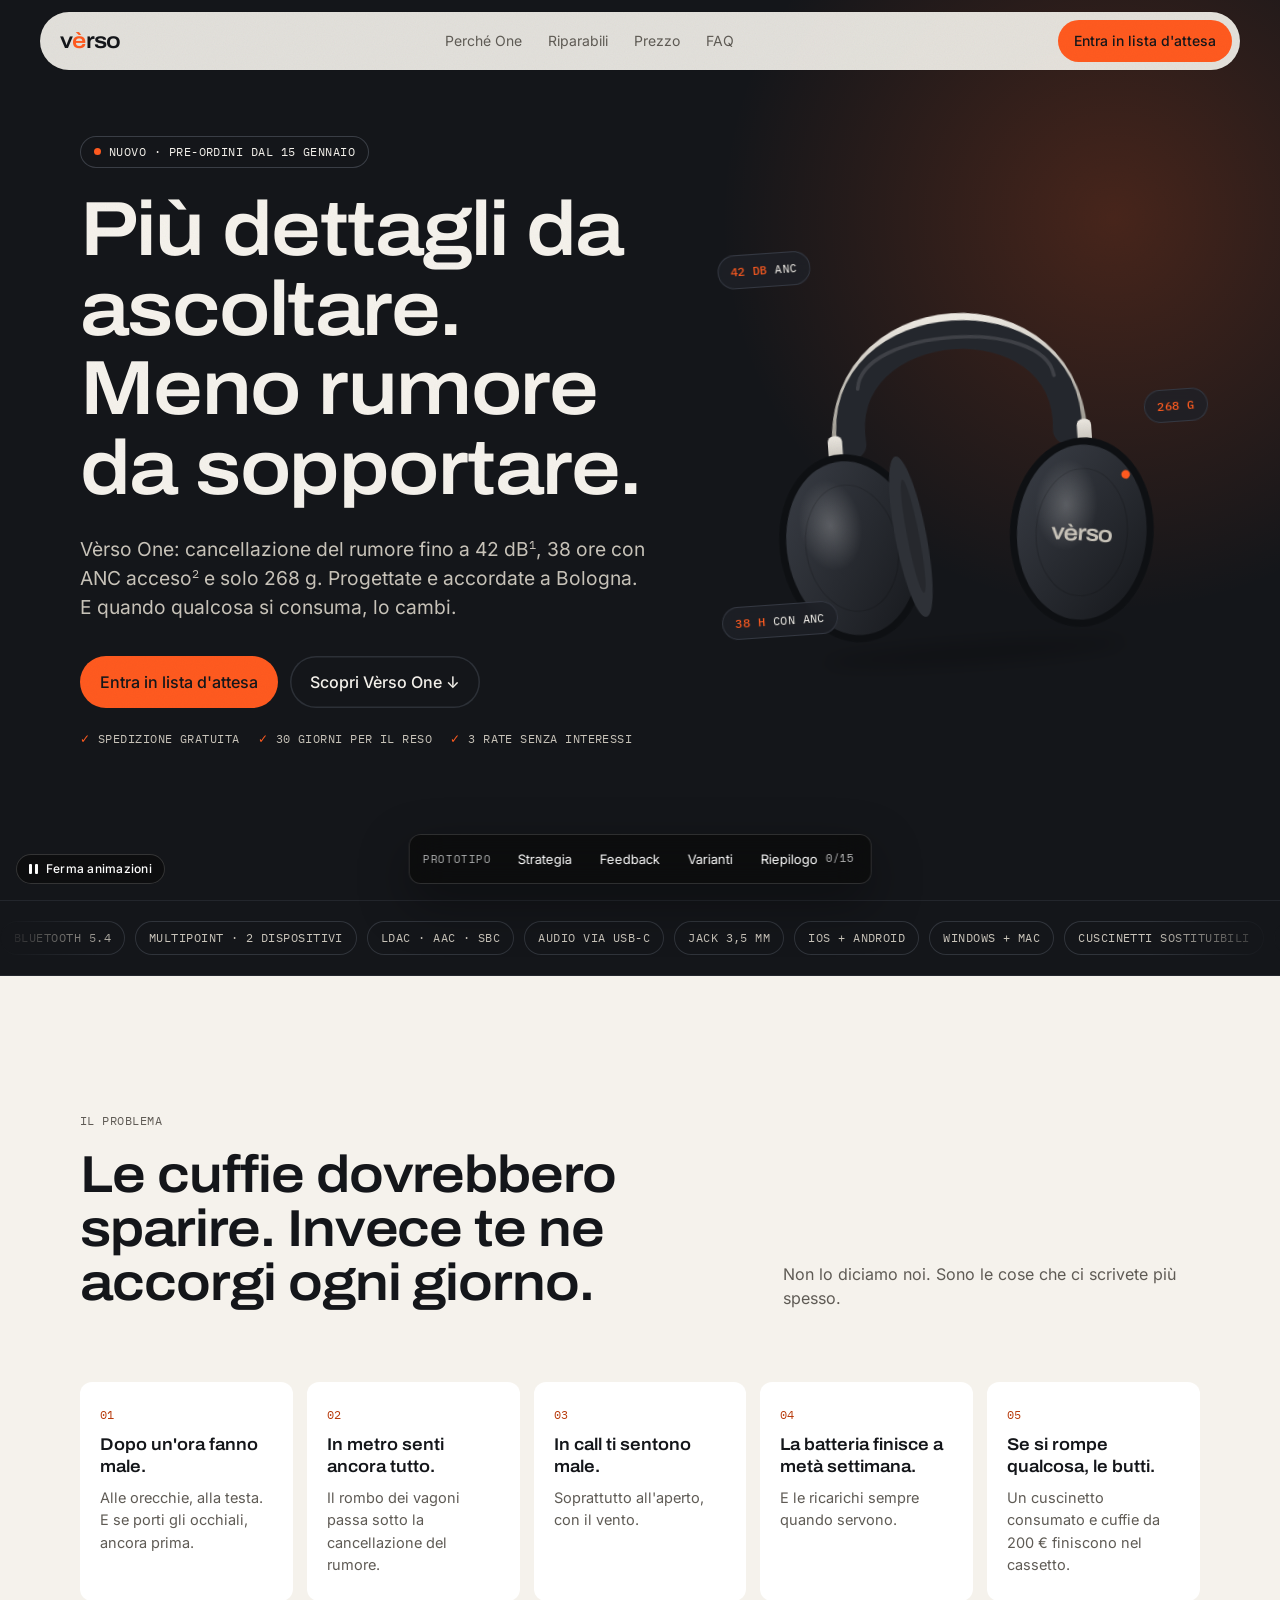
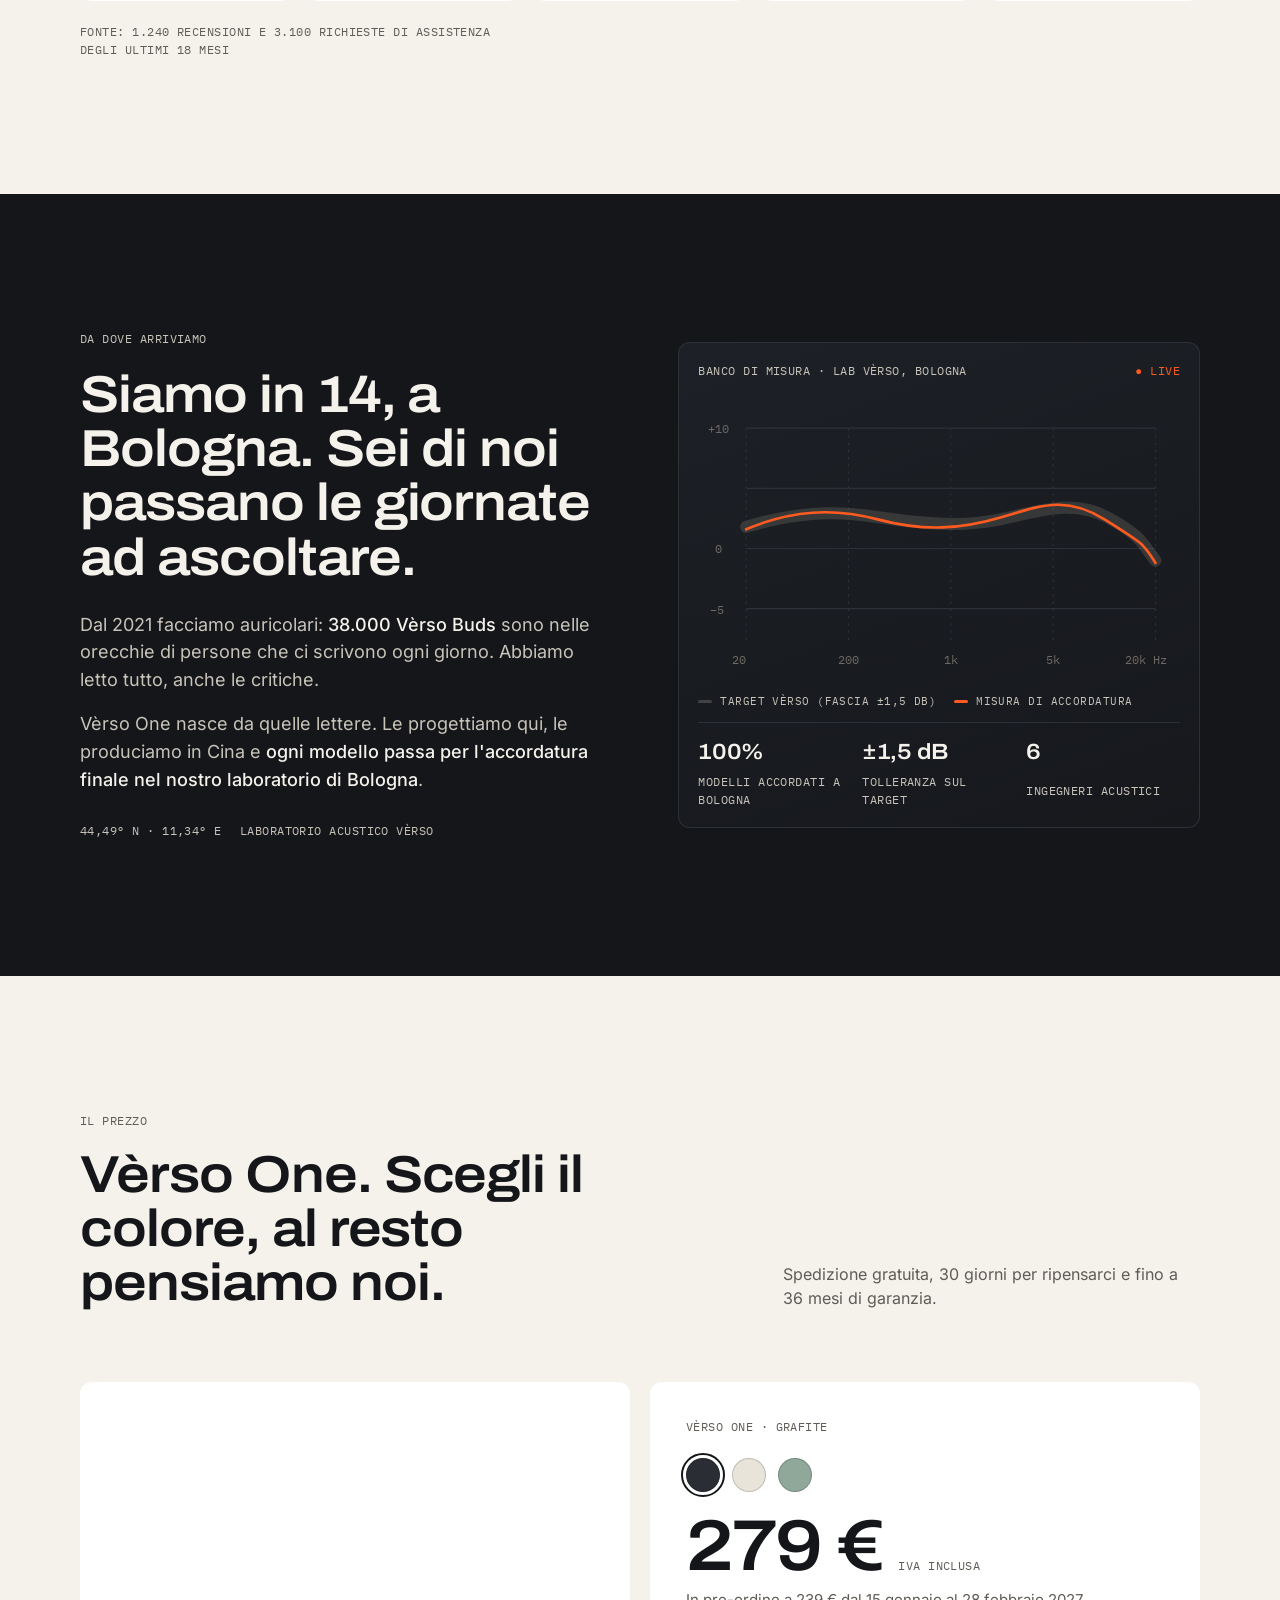
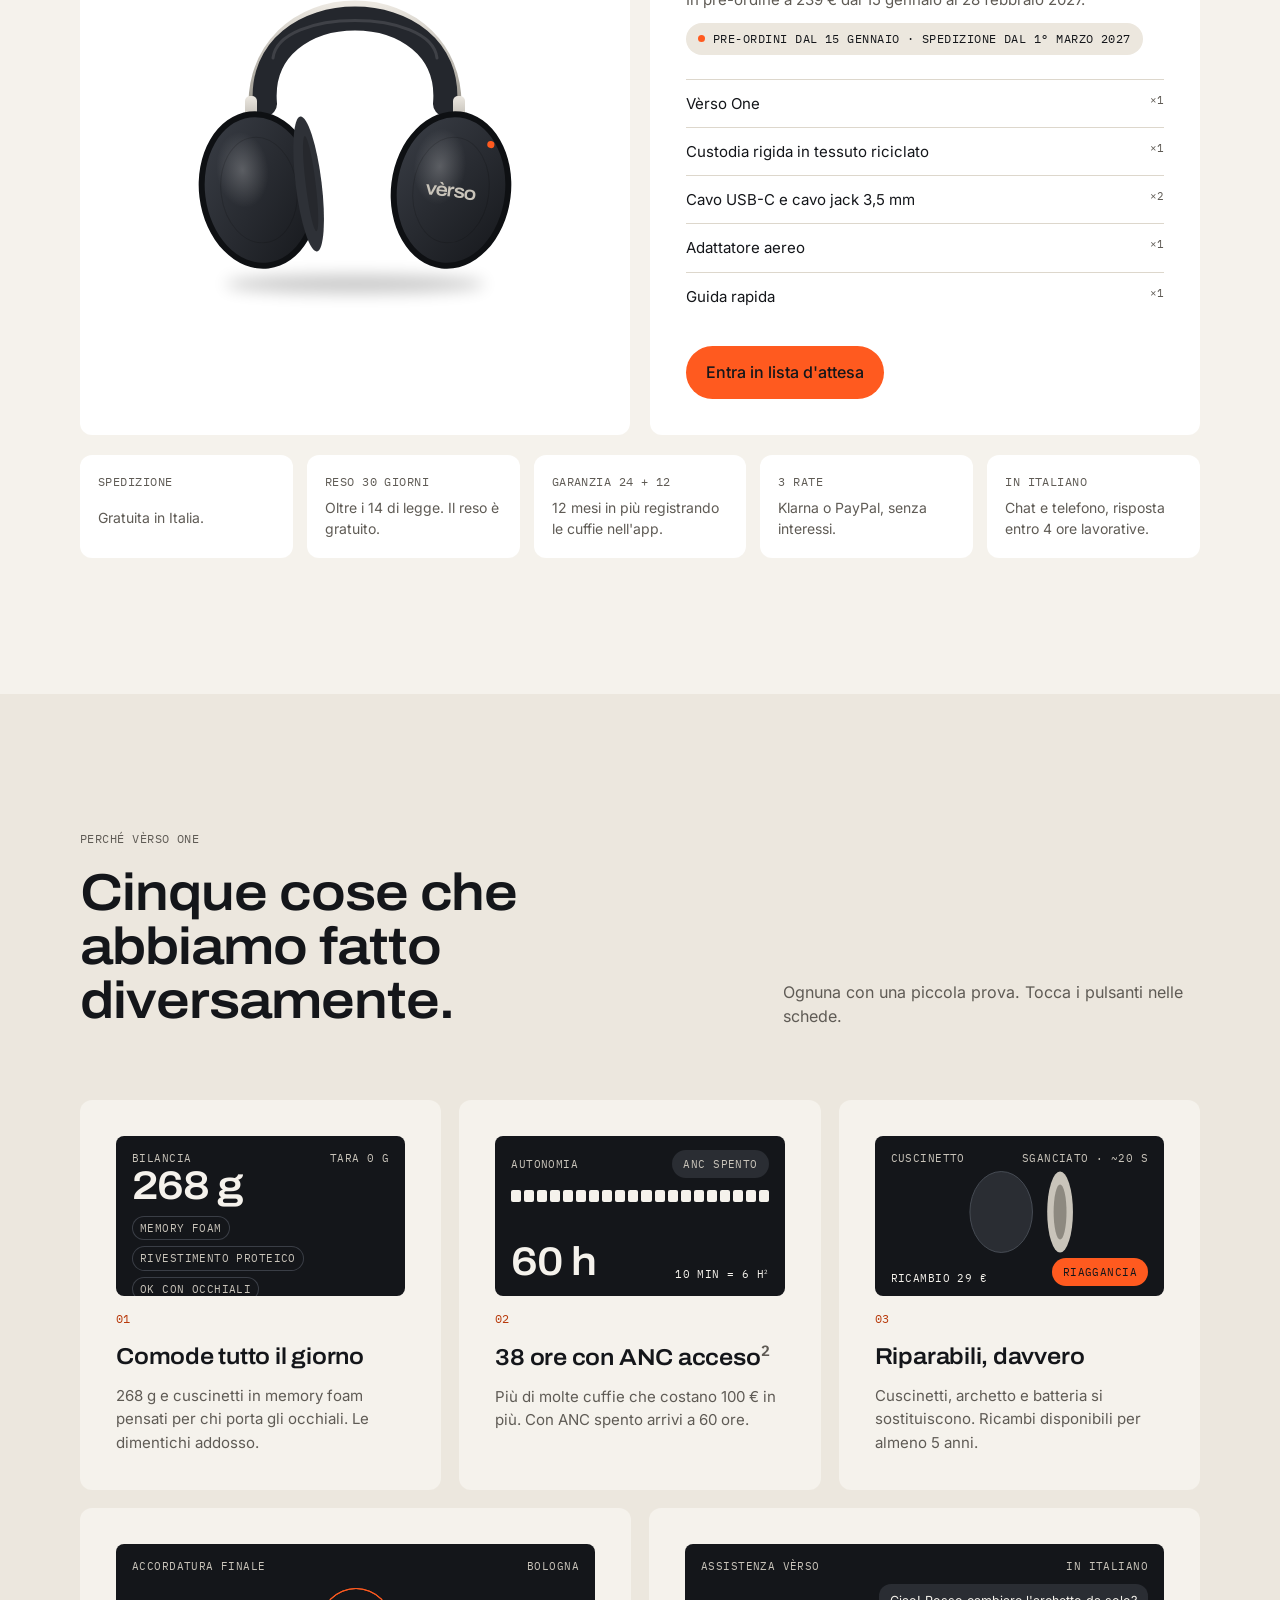
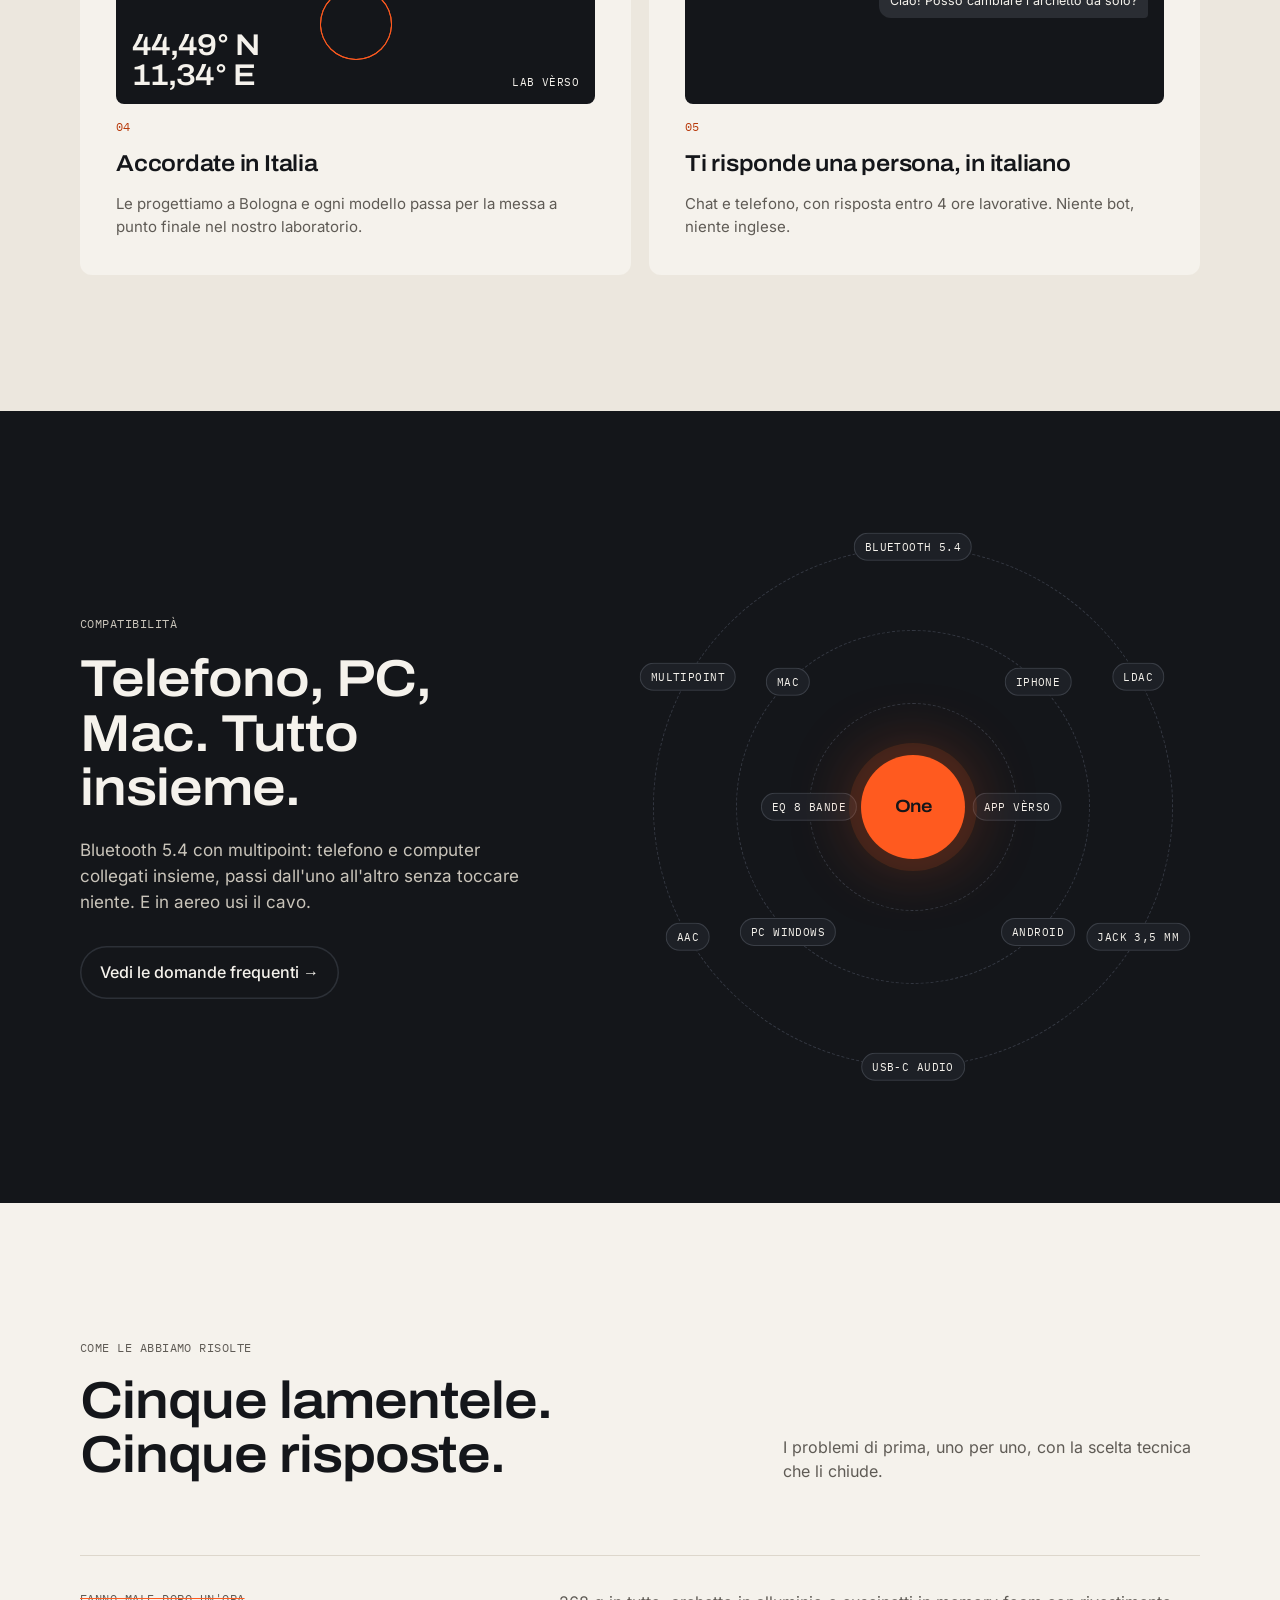
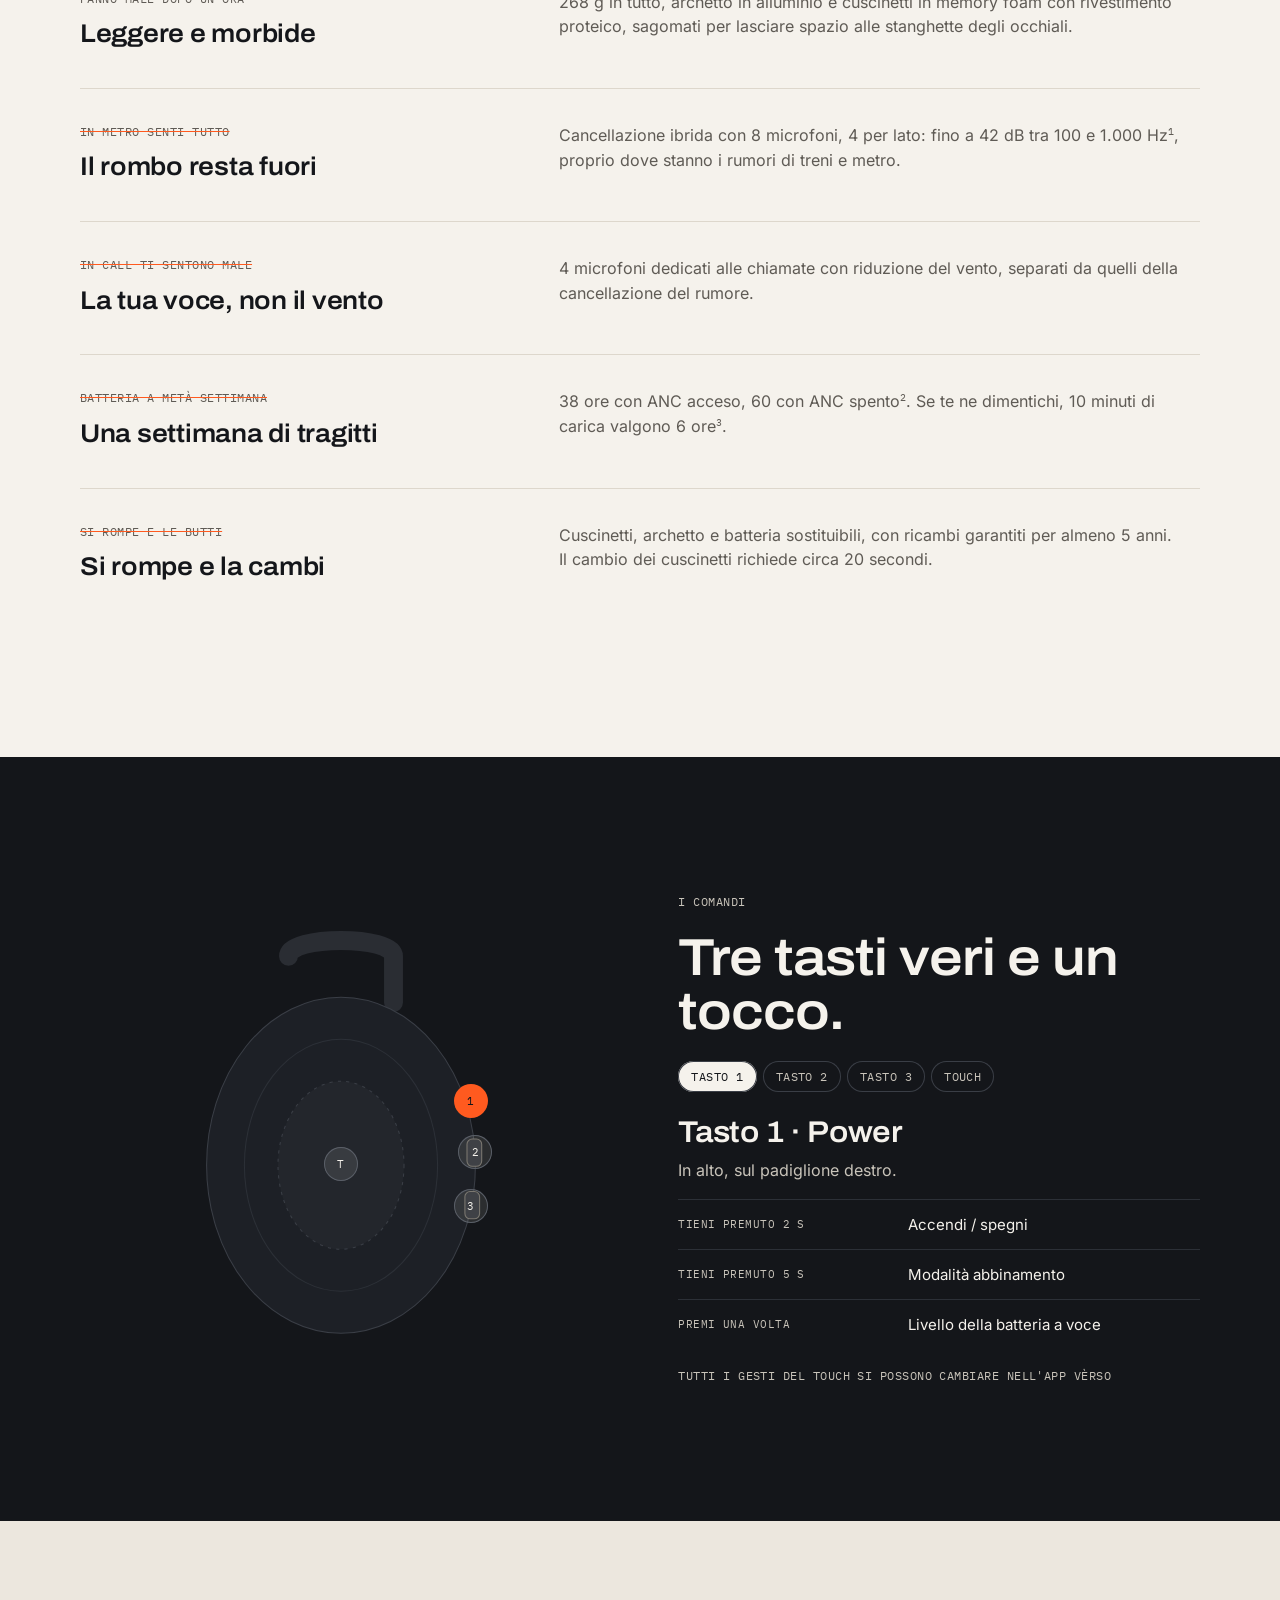
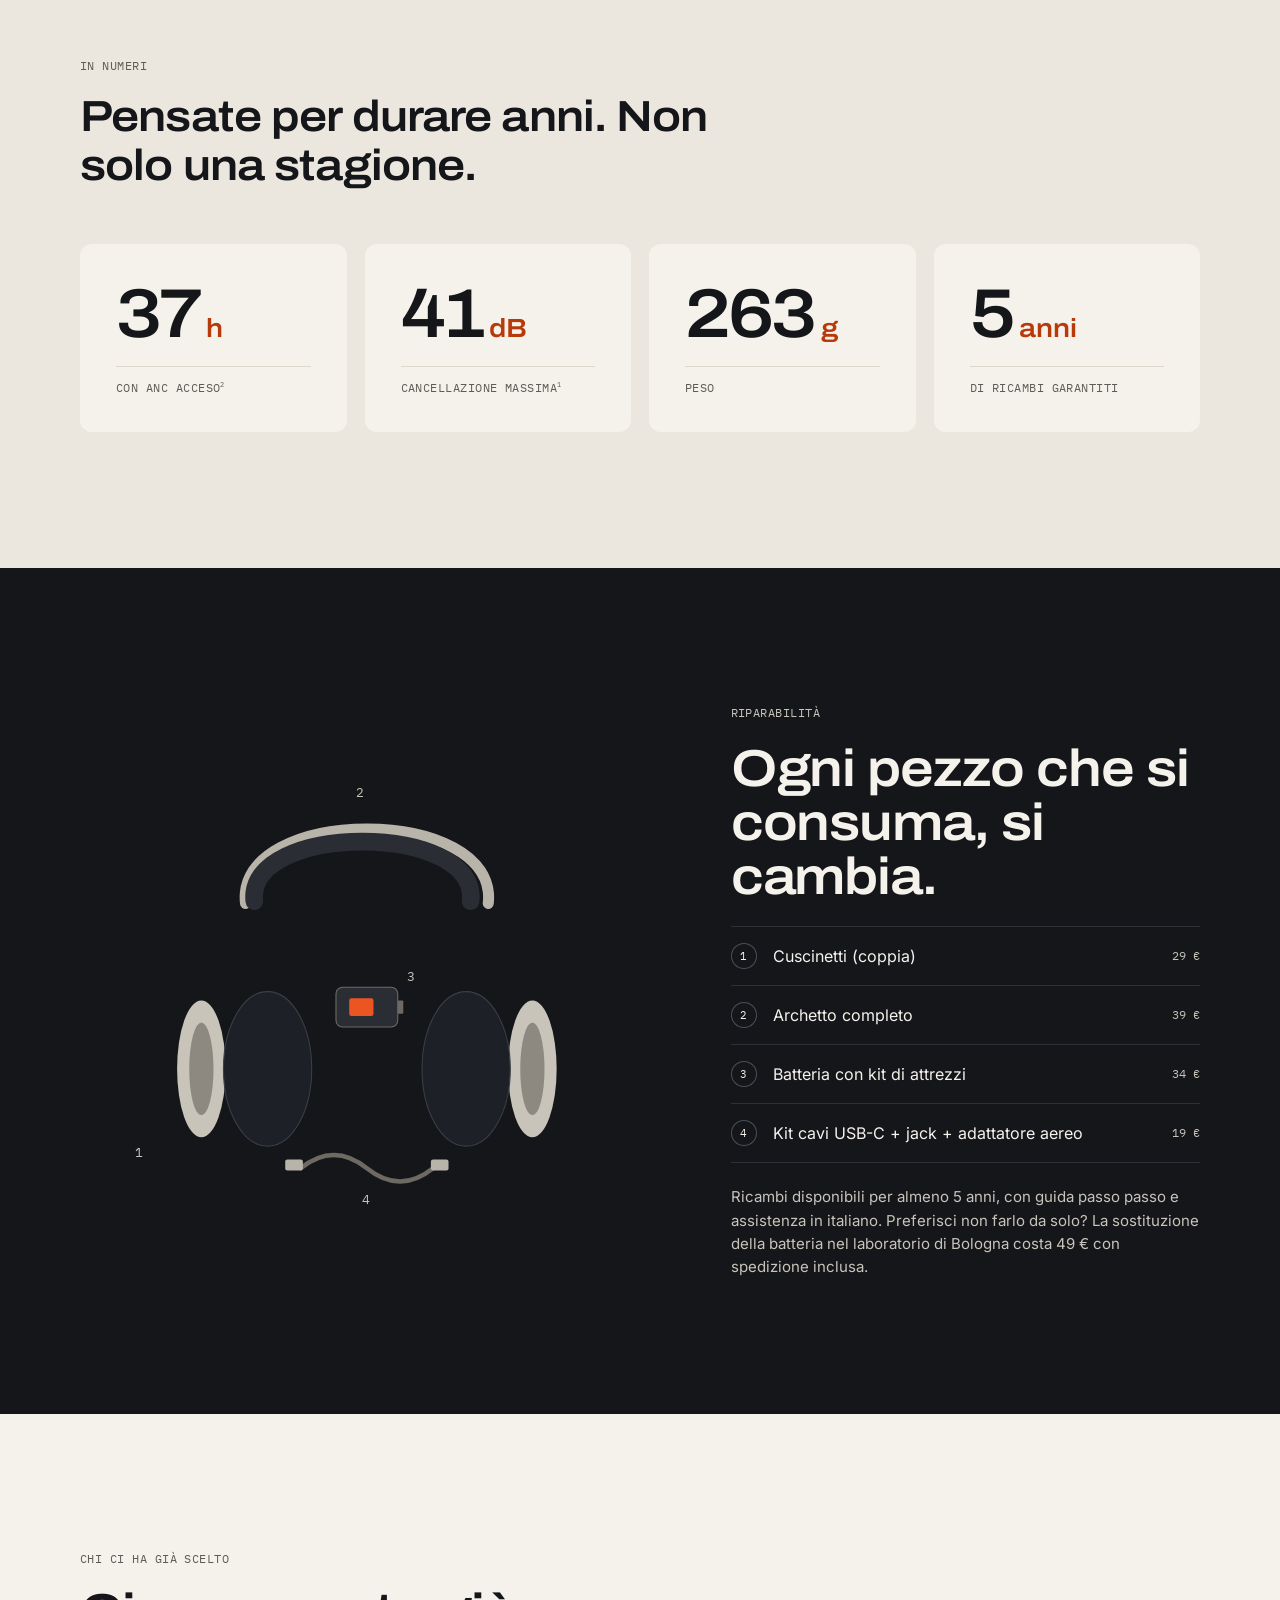
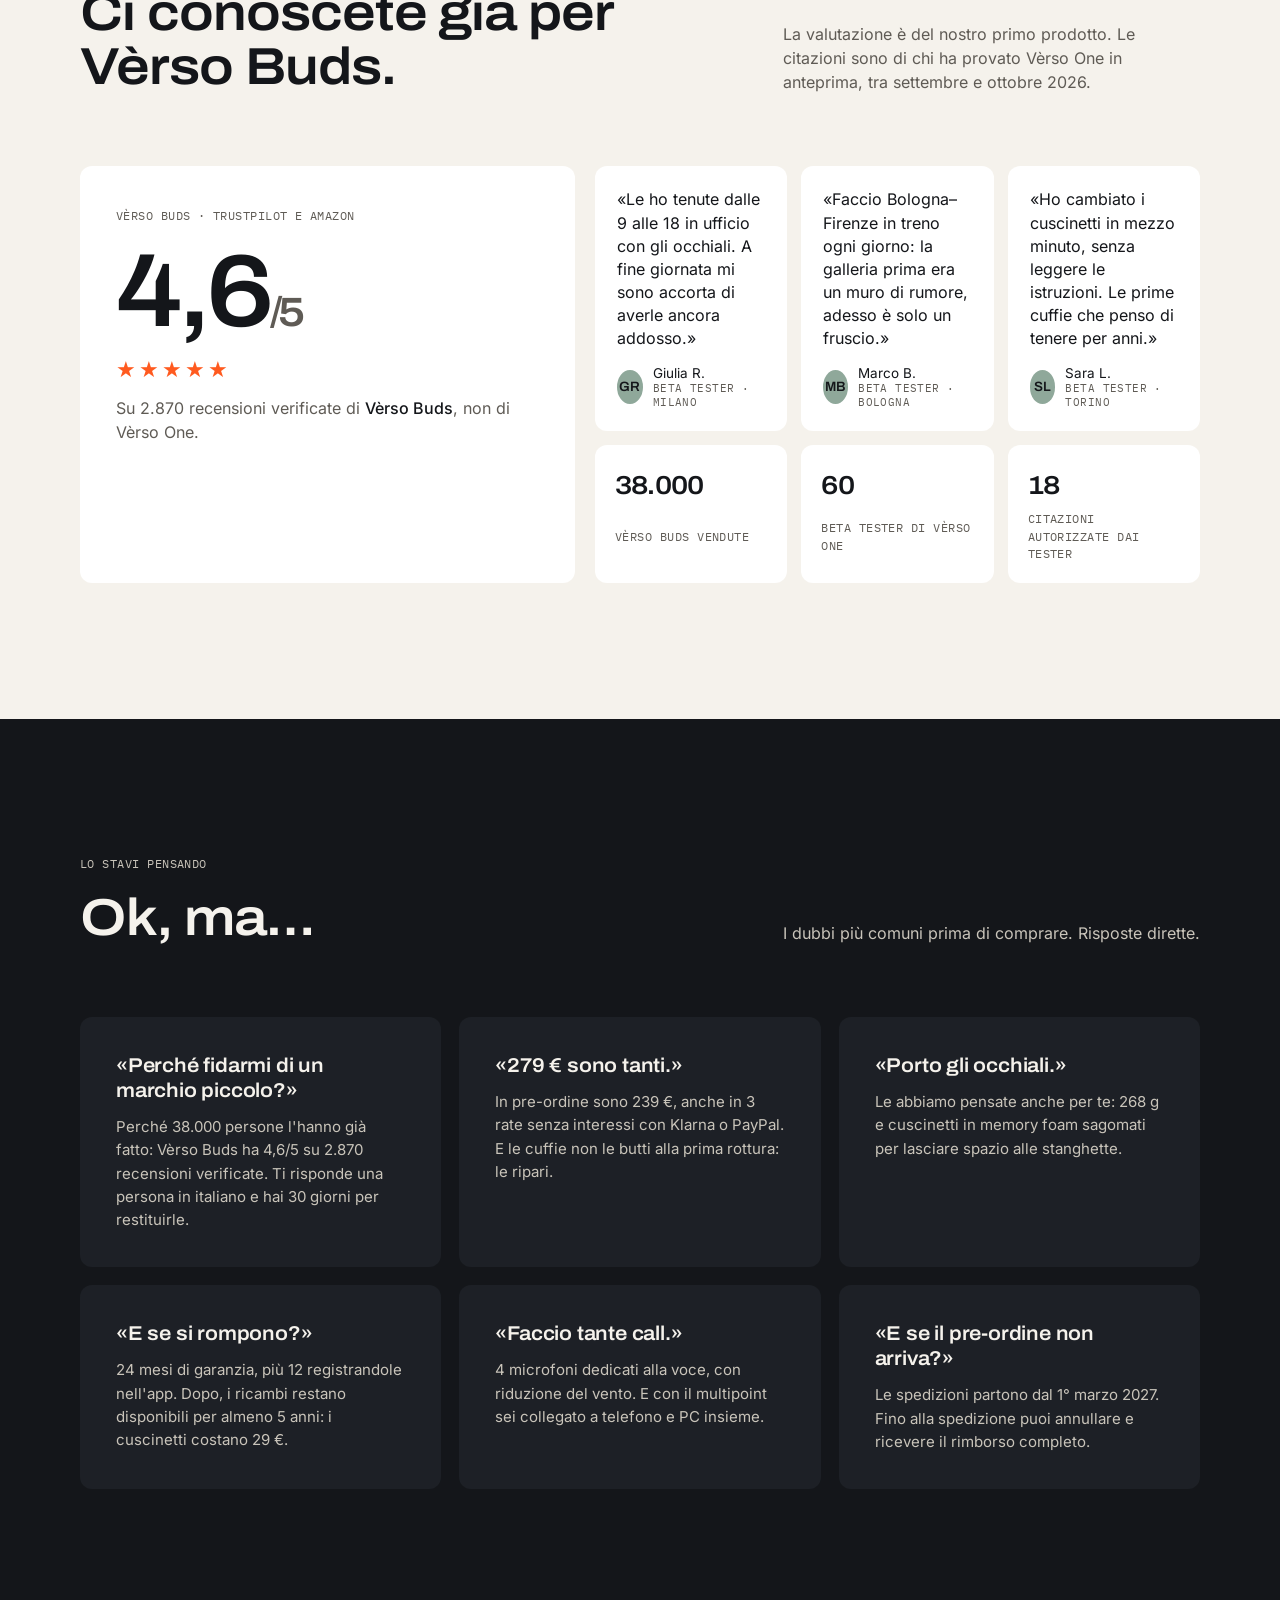
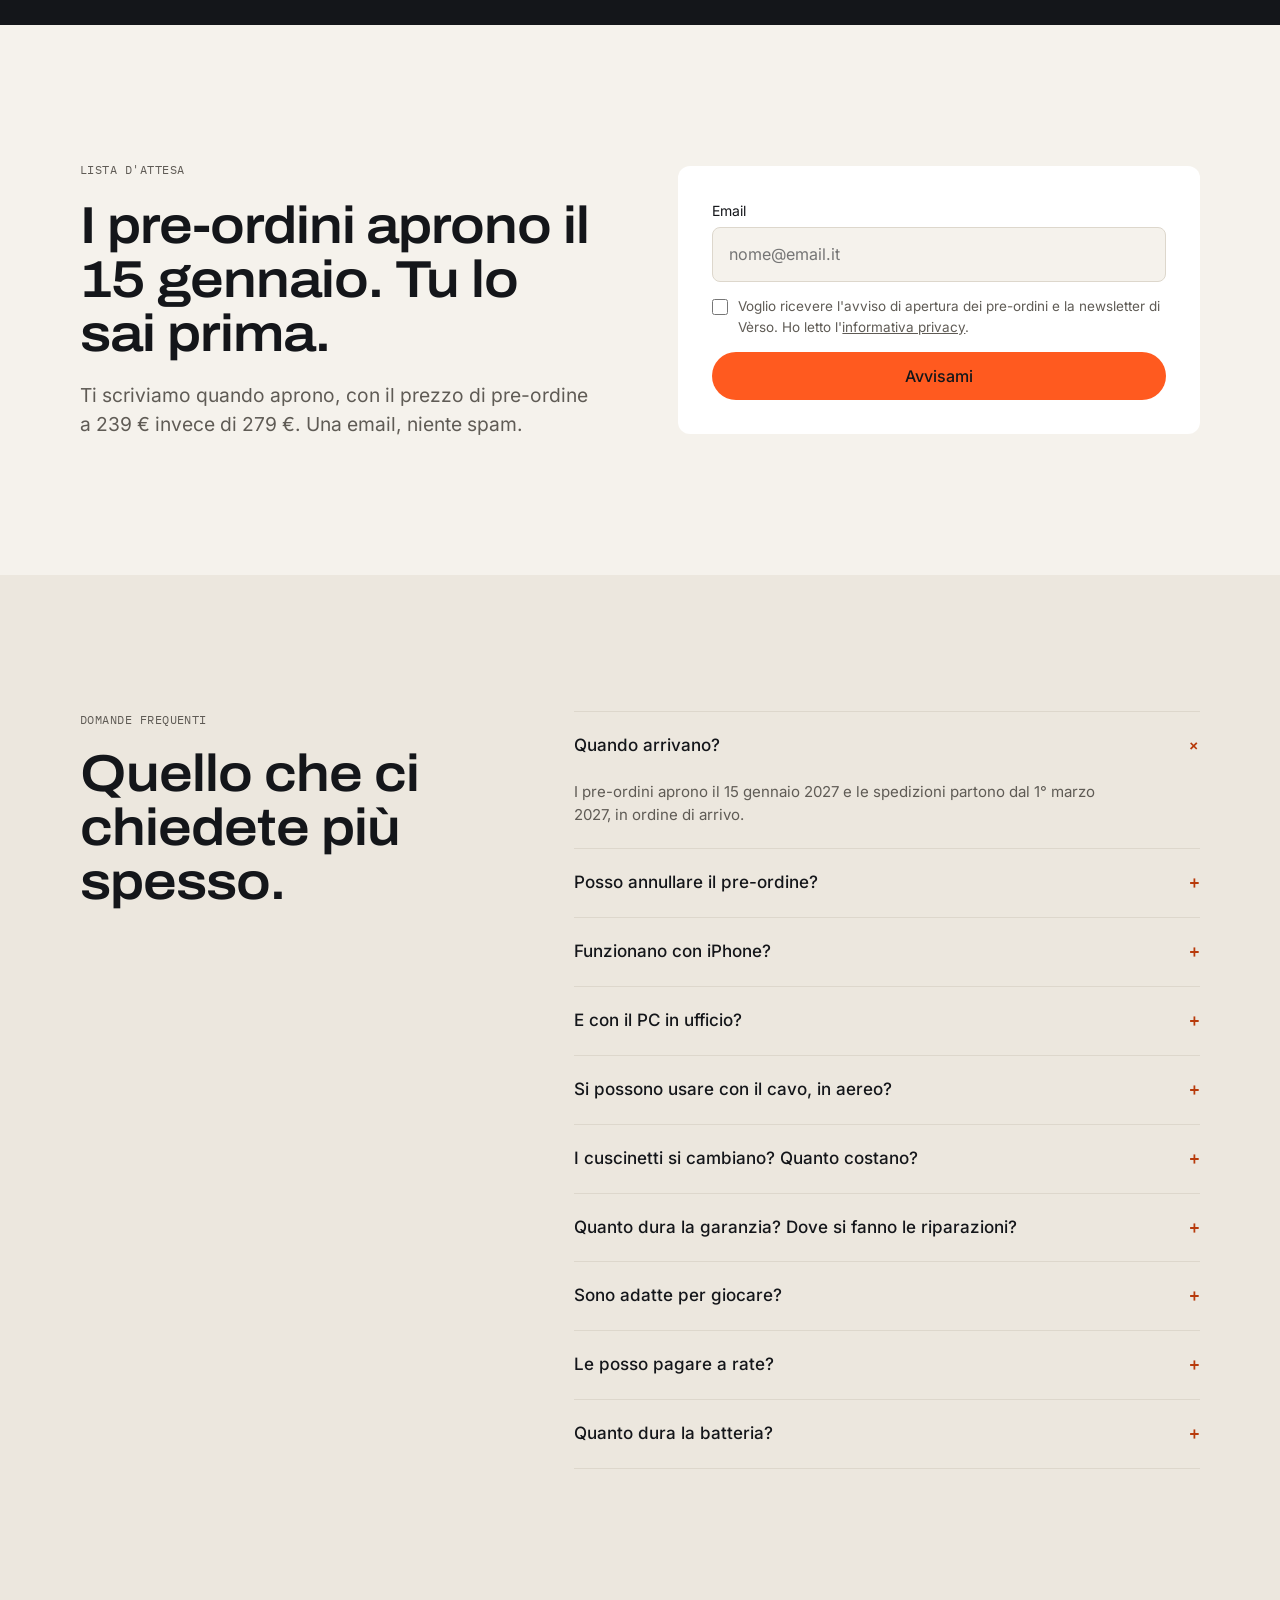
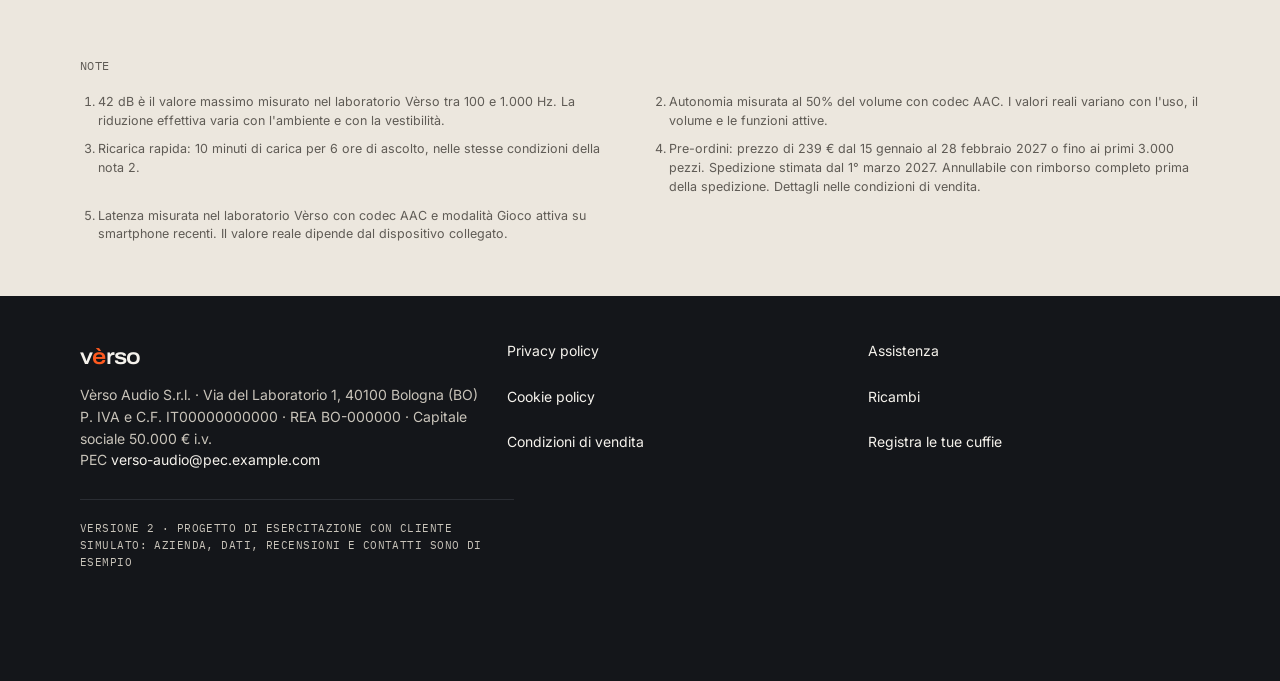
==== commit 88db4bdb: "Optimize landings: self-hosted assets, shared base, accessibility - Favicons, Apple touch icons and " ====
--- a/verso/index.html
+++ b/verso/index.html
@@ -12,17 +12,26 @@
 <meta property="og:title" content="Vèrso One — Più dettagli da ascoltare. Meno rumore da sopportare.">
 <meta property="og:description" content="42 dB di cancellazione del rumore, 38 ore con ANC acceso, 268 g. Progettate a Bologna.">
 <meta property="og:locale" content="it_IT">
-<meta name="twitter:card" content="summary">
-<link rel="preconnect" href="https://fonts.googleapis.com">
-<link rel="preconnect" href="https://fonts.gstatic.com" crossorigin>
-<!-- Sostituti gratuiti dei font del cliente (Söhne Breit / Söhne / Söhne Mono): da sostituire con i WOFF2 con licenza -->
-<link href="https://fonts.googleapis.com/css2?family=Archivo:wdth,wght@62..125,400..700&family=Inter:wght@400;500;600&family=IBM+Plex+Mono:wght@400;500&display=swap" rel="stylesheet">
+<meta property="og:url" content="https://nothing-landing-rho.vercel.app/verso/">
+<meta property="og:image" content="https://nothing-landing-rho.vercel.app/verso/assets/og.png">
+<meta property="og:image:width" content="1200">
+<meta property="og:image:height" content="630">
+<meta property="og:image:alt" content="Vèrso One — Più dettagli da ascoltare. Meno rumore.">
+<meta name="twitter:card" content="summary_large_image">
+<link rel="icon" href="/verso/assets/favicon.svg" type="image/svg+xml">
+<link rel="apple-touch-icon" href="/verso/assets/apple-touch-icon.png">
+<!-- Font ospitati sul sito (nessuna richiesta a Google). Sostituti gratuiti di Söhne Breit / Söhne / Söhne Mono:
+     con i WOFF2 con licenza del cliente basta aggiungere i loro @font-face in /fonts/fonts.css -->
+<link rel="preload" href="/fonts/archivo-400_700-62_125.woff2" as="font" type="font/woff2" crossorigin>
+<link rel="preload" href="/fonts/inter-400.woff2" as="font" type="font/woff2" crossorigin>
+<link rel="stylesheet" href="/fonts/fonts.css">
+<link rel="stylesheet" href="/shared/landing.css">
 <link rel="stylesheet" href="../present/present.css">
 <style>
 /* ===== Token di brand — Vèrso Audio (brief §3) ===== */
 :root{
   --grafite:#14161A; --grafite-2:#1D2026; --grafite-3:#2A2D33;
-  --carta:#F5F2EC; --carta-2:#ECE7DE; --pietra:#C9C4BA; --pietra-d:#6E6A63;
+  --carta:#F5F2EC; --carta-2:#ECE7DE; --pietra:#C9C4BA; --pietra-d:#5F5B55;
   --accent:#FF5A1F; --salvia:#8FA89A; --white:#FFFFFF;
   --font-title:"Söhne Breit","Archivo",Arial,sans-serif;
   --font-text:"Söhne","Inter",Arial,sans-serif;
@@ -331,18 +340,15 @@
 .cart .sum .tot{font-family:var(--font-title);font-stretch:112%;font-weight:600;font-size:22px}
 .cart .demo-note{font-family:var(--font-mono);font-size:11px;text-transform:uppercase;letter-spacing:.04em;color:var(--pietra-d);background:var(--carta-2);border-radius:var(--r-sm);padding:10px 12px;line-height:1.5}
 
-/* accessibilità */
-.skip{position:fixed;left:16px;top:-60px;z-index:200;background:var(--accent);color:var(--grafite);padding:10px 14px;border-radius:var(--r-sm);font-size:14px;transition:top .2s}
-.skip:focus{top:12px}
-:focus-visible{outline:2px solid var(--accent);outline-offset:3px}
+/* accessibilità e comparsa: in /shared/landing.css. Qui solo le differenze della pagina */
+:root{--focus-ink:var(--grafite);--motion-font:var(--font-text)}
+/* contrasto: su fondi chiari l'arancio dei testi piccoli diventa più scuro (≥ 4,5:1) */
+:root,.light,.white{--accent-ink:#B83A0B}
+.dark{--accent-ink:var(--accent)}
+.pain .n,.usp .n,.ticks span::before,summary::after,.tbd-inline,.parts .pr.tbd,.stats .v small{color:var(--accent-ink)}
 .sr{position:absolute;width:1px;height:1px;overflow:hidden;clip:rect(0 0 0 0);white-space:nowrap}
 
-/* comparsa */
-.rv{opacity:0;transform:translateY(22px);transition:opacity .8s cubic-bezier(.2,.7,.2,1),transform .8s cubic-bezier(.2,.7,.2,1)}
-.rv.in{opacity:1;transform:none}
 @media (prefers-reduced-motion:reduce){
-  .rv{opacity:1;transform:none;transition:none}
-  html{scroll-behavior:auto}
   .track,.ring,.node span,.stat-chip,.scan i{animation:none}
   .track{flex-wrap:wrap;justify-content:center;width:auto}
   .marquee{-webkit-mask-image:none;mask-image:none}
@@ -381,7 +387,7 @@
 @media (max-width:480px){.long{display:none}.short{display:inline}}
 </style>
 </head>
-<body>
+<body data-motion>
 <a class="skip" href="#attenzione">Vai al contenuto</a>
 
 <header class="top">
@@ -531,7 +537,7 @@
       <article class="card rv">
         <div class="demo" id="d-weight" aria-hidden="true">
           <div class="bar"><span>Bilancia</span><span>Tara 0 g</span></div>
-          <div class="row"><span class="big"><span data-w>268</span> g</span></div>
+          <div class="row"><span class="big"><span class="count" data-to="268">268</span> g</span></div>
           <div class="chips" style="margin-top:10px"><span>Memory foam</span><span>Rivestimento proteico</span><span>Ok con occhiali</span></div>
         </div>
         <span class="n">01</span><h3>Comode tutto il giorno</h3>
@@ -850,22 +856,10 @@
   </div>
 </div>
 
+<!-- Base condivisa: comparsa, navbar in vetro, numeri, pulsante "Ferma animazioni", loop() -->
+<script src="/shared/landing.js"></script>
 <script>
-  const still = matchMedia('(prefers-reduced-motion: reduce)').matches;
-  const io = new IntersectionObserver(es => es.forEach(e => { if (e.isIntersecting) { e.target.classList.add('in'); io.unobserve(e.target); } }), { threshold: .12 });
-  document.querySelectorAll('.rv').forEach(el => io.observe(el));
-
-  function loop(el, ms, fn) {
-    if (still) ms *= 1.6;
-    let t = null, done = false;
-    const ob = new IntersectionObserver(([e]) => {
-      if (done) return;
-      if (e.isIntersecting && !t) { fn(); t = setInterval(fn, ms); }
-      else if (!e.isIntersecting && t) { clearInterval(t); t = null; }
-    }, { threshold: .3 });
-    ob.observe(el);
-    return () => { done = true; clearInterval(t); ob.disconnect(); };
-  }
+  const { still, loop } = Landing;
 
   /* ===== Fasi della pagina (brief §1): lista d'attesa → pre-ordine → vendita =====
      Cambiano da sole in base alla data. Per provarle: ?phase=waitlist | preorder | sale */
@@ -989,29 +983,7 @@
     addEventListener('scroll', () => { if (r) return; r = requestAnimationFrame(() => { r = 0; const k = Math.min(1, scrollY / innerHeight); pr.style.transform = `rotate(${-4 + k * 10}deg) translateY(${k * 30}px)`; }); }, { passive: true });
   }
 
-  /* ===== Navbar glass ===== */
-  (() => {
-    const top = document.querySelector('.top'), bar = top.querySelector('.bar'); let raf = 0;
-    function u() {
-      raf = 0; top.classList.toggle('scrolled', scrollY > 24);
-      const y = bar.getBoundingClientRect().bottom - 4;
-      const el = document.elementsFromPoint(innerWidth / 2, y).find(e => !top.contains(e) && e.closest('section, .strip, .notes, footer'));
-      const z = el && el.closest('section, .strip, .notes, footer');
-      const dark = !!z && (z.classList.contains('dark') || z.classList.contains('strip') || z.tagName === 'FOOTER');
-      top.classList.toggle('on-dark', dark); top.classList.toggle('on-light', !dark);
-    }
-    addEventListener('scroll', () => { if (!raf) raf = requestAnimationFrame(u); }, { passive: true });
-    addEventListener('resize', u); u();
-  })();
-
-  /* ===== Demo USP ===== */
-  (() => { // 01 bilancia
-    const el = document.getElementById('d-weight'), w = el.querySelector('[data-w]');
-    if (still) return;
-    new IntersectionObserver(([e], ob) => { if (!e.isIntersecting) return; ob.disconnect(); const t0 = performance.now();
-      (function f(t) { const k = Math.min(1, (t - t0) / 1600); w.textContent = Math.round(268 * (1 - Math.pow(1 - k, 3))); if (k < 1) requestAnimationFrame(f); })(t0);
-    }, { threshold: .5 }).observe(el);
-  })();
+  /* ===== Demo USP (la bilancia 01 usa .count della base condivisa) ===== */
   (() => { // 02 autonomia
     const el = document.getElementById('d-batt'), btn = el.querySelector('.tgl'), wrap = el.querySelector('.cells'), h = el.querySelector('[data-h]');
     const cells = Array.from({ length: 20 }, () => wrap.appendChild(document.createElement('b')));
@@ -1059,13 +1031,6 @@
     ex.querySelectorAll('.part[data-p]').forEach(g => g.addEventListener('click', () => g.dataset.p !== '9' && set(g.dataset.p)));
   })();
 
-  /* ===== Numeri ===== */
-  document.querySelectorAll('.count').forEach(el => {
-    const to = +el.dataset.to; if (still) return; el.textContent = '0';
-    new IntersectionObserver(([e], ob) => { if (!e.isIntersecting) return; ob.disconnect(); const t0 = performance.now();
-      (function f(t) { const k = Math.min(1, (t - t0) / 1400); el.textContent = Math.round(to * (1 - Math.pow(1 - k, 3))); if (k < 1) requestAnimationFrame(f); })(t0);
-    }, { threshold: .5 }).observe(el);
-  });
 
   /* ===== Lista d'attesa → Klaviyo =====
      Compilare con la chiave PUBBLICA del sito (Klaviyo → Impostazioni → Chiavi API → "Public API key", 6 caratteri)
--- a/fonts/fonts.css
+++ b/fonts/fonts.css
@@ -0,0 +1,74 @@
+/* Font ospitati sul sito (licenza SIL Open Font License). Solo sottoinsieme latin. */
+@font-face {
+  font-family: 'Doto';
+  font-style: normal;
+  font-weight: 600;
+  font-display: swap;
+  src: url(doto-600.woff2) format('woff2');
+  unicode-range: U+0000-00FF, U+0131, U+0152-0153, U+02BB-02BC, U+02C6, U+02DA, U+02DC, U+0304, U+0308, U+0329, U+2000-206F, U+20AC, U+2122, U+2191, U+2193, U+2212, U+2215, U+FEFF, U+FFFD;
+}
+@font-face {
+  font-family: 'Doto';
+  font-style: normal;
+  font-weight: 800;
+  font-display: swap;
+  src: url(doto-600.woff2) format('woff2');
+  unicode-range: U+0000-00FF, U+0131, U+0152-0153, U+02BB-02BC, U+02C6, U+02DA, U+02DC, U+0304, U+0308, U+0329, U+2000-206F, U+20AC, U+2122, U+2191, U+2193, U+2212, U+2215, U+FEFF, U+FFFD;
+}
+@font-face {
+  font-family: 'Inter';
+  font-style: normal;
+  font-weight: 400;
+  font-display: swap;
+  src: url(inter-400.woff2) format('woff2');
+  unicode-range: U+0000-00FF, U+0131, U+0152-0153, U+02BB-02BC, U+02C6, U+02DA, U+02DC, U+0304, U+0308, U+0329, U+2000-206F, U+20AC, U+2122, U+2191, U+2193, U+2212, U+2215, U+FEFF, U+FFFD;
+}
+@font-face {
+  font-family: 'Inter';
+  font-style: normal;
+  font-weight: 500;
+  font-display: swap;
+  src: url(inter-400.woff2) format('woff2');
+  unicode-range: U+0000-00FF, U+0131, U+0152-0153, U+02BB-02BC, U+02C6, U+02DA, U+02DC, U+0304, U+0308, U+0329, U+2000-206F, U+20AC, U+2122, U+2191, U+2193, U+2212, U+2215, U+FEFF, U+FFFD;
+}
+@font-face {
+  font-family: 'Inter';
+  font-style: normal;
+  font-weight: 600;
+  font-display: swap;
+  src: url(inter-400.woff2) format('woff2');
+  unicode-range: U+0000-00FF, U+0131, U+0152-0153, U+02BB-02BC, U+02C6, U+02DA, U+02DC, U+0304, U+0308, U+0329, U+2000-206F, U+20AC, U+2122, U+2191, U+2193, U+2212, U+2215, U+FEFF, U+FFFD;
+}
+@font-face {
+  font-family: 'Space Mono';
+  font-style: normal;
+  font-weight: 400;
+  font-display: swap;
+  src: url(space-mono-400.woff2) format('woff2');
+  unicode-range: U+0000-00FF, U+0131, U+0152-0153, U+02BB-02BC, U+02C6, U+02DA, U+02DC, U+0304, U+0308, U+0329, U+2000-206F, U+20AC, U+2122, U+2191, U+2193, U+2212, U+2215, U+FEFF, U+FFFD;
+}
+@font-face {
+  font-family: 'Archivo';
+  font-style: normal;
+  font-weight: 400 700;
+  font-stretch: 62% 125%;
+  font-display: swap;
+  src: url(archivo-400_700-62_125.woff2) format('woff2');
+  unicode-range: U+0000-00FF, U+0131, U+0152-0153, U+02BB-02BC, U+02C6, U+02DA, U+02DC, U+0304, U+0308, U+0329, U+2000-206F, U+20AC, U+2122, U+2191, U+2193, U+2212, U+2215, U+FEFF, U+FFFD;
+}
+@font-face {
+  font-family: 'IBM Plex Mono';
+  font-style: normal;
+  font-weight: 400;
+  font-display: swap;
+  src: url(ibm-plex-mono-400.woff2) format('woff2');
+  unicode-range: U+0000-00FF, U+0131, U+0152-0153, U+02BB-02BC, U+02C6, U+02DA, U+02DC, U+0304, U+0308, U+0329, U+2000-206F, U+20AC, U+2122, U+2191, U+2193, U+2212, U+2215, U+FEFF, U+FFFD;
+}
+@font-face {
+  font-family: 'IBM Plex Mono';
+  font-style: normal;
+  font-weight: 500;
+  font-display: swap;
+  src: url(ibm-plex-mono-500.woff2) format('woff2');
+  unicode-range: U+0000-00FF, U+0131, U+0152-0153, U+02BB-02BC, U+02C6, U+02DA, U+02DC, U+0304, U+0308, U+0329, U+2000-206F, U+20AC, U+2122, U+2191, U+2193, U+2212, U+2215, U+FEFF, U+FFFD;
+}
--- a/shared/landing.css
+++ b/shared/landing.css
@@ -0,0 +1,31 @@
+/* Base condivisa tra tutte le landing.
+   Ogni pagina definisce i propri token (colori, font) e usa queste classi comuni:
+   .rv (comparsa allo scroll), .skip, .motion-toggle. */
+
+/* comparsa allo scroll */
+.rv{opacity:0;transform:translateY(22px);transition:opacity .8s cubic-bezier(.2,.7,.2,1),transform .8s cubic-bezier(.2,.7,.2,1)}
+.rv.in{opacity:1;transform:none}
+
+/* salto al contenuto e focus da tastiera */
+.skip{position:fixed;left:16px;top:-60px;z-index:200;background:var(--accent);color:var(--focus-ink,#111);padding:10px 14px;border-radius:8px;font-size:14px;transition:top .2s}
+.skip:focus{top:12px}
+:focus-visible{outline:2px solid var(--accent);outline-offset:3px}
+
+/* pulsante per fermare le animazioni (WCAG 2.2.2) */
+.motion-toggle{position:fixed;left:16px;bottom:16px;z-index:88;display:inline-flex;align-items:center;gap:8px;font:500 12px/1 var(--motion-font,system-ui,sans-serif);letter-spacing:.02em;color:#fff;background:rgba(12,12,12,.72);-webkit-backdrop-filter:blur(12px);backdrop-filter:blur(12px);border:0;border-radius:999px;padding:9px 13px;cursor:pointer;box-shadow:inset 0 0 0 1px rgba(255,255,255,.16)}
+.motion-toggle:hover{background:rgba(12,12,12,.86)}
+.motion-toggle .ico{display:inline-flex;gap:3px}
+.motion-toggle .ico i{width:3px;height:10px;border-radius:1px;background:currentColor}
+.motion-toggle[aria-pressed="true"] .ico i:nth-child(2){display:none}
+.motion-toggle[aria-pressed="true"] .ico i:first-child{width:0;height:0;border-radius:0;background:none;border-left:9px solid currentColor;border-top:5px solid transparent;border-bottom:5px solid transparent}
+
+/* animazioni ferme: dal pulsante o dalle impostazioni del sistema */
+html.motion-paused *,html.motion-paused *::before,html.motion-paused *::after{animation-play-state:paused!important}
+html.motion-paused{scroll-behavior:auto}
+
+@media (prefers-reduced-motion:reduce){
+  .rv{opacity:1;transform:none;transition:none}
+  html{scroll-behavior:auto}
+}
+@media (max-width:720px){.motion-toggle{bottom:76px;left:12px;padding:8px 11px}}
+@media print{.motion-toggle{display:none}}
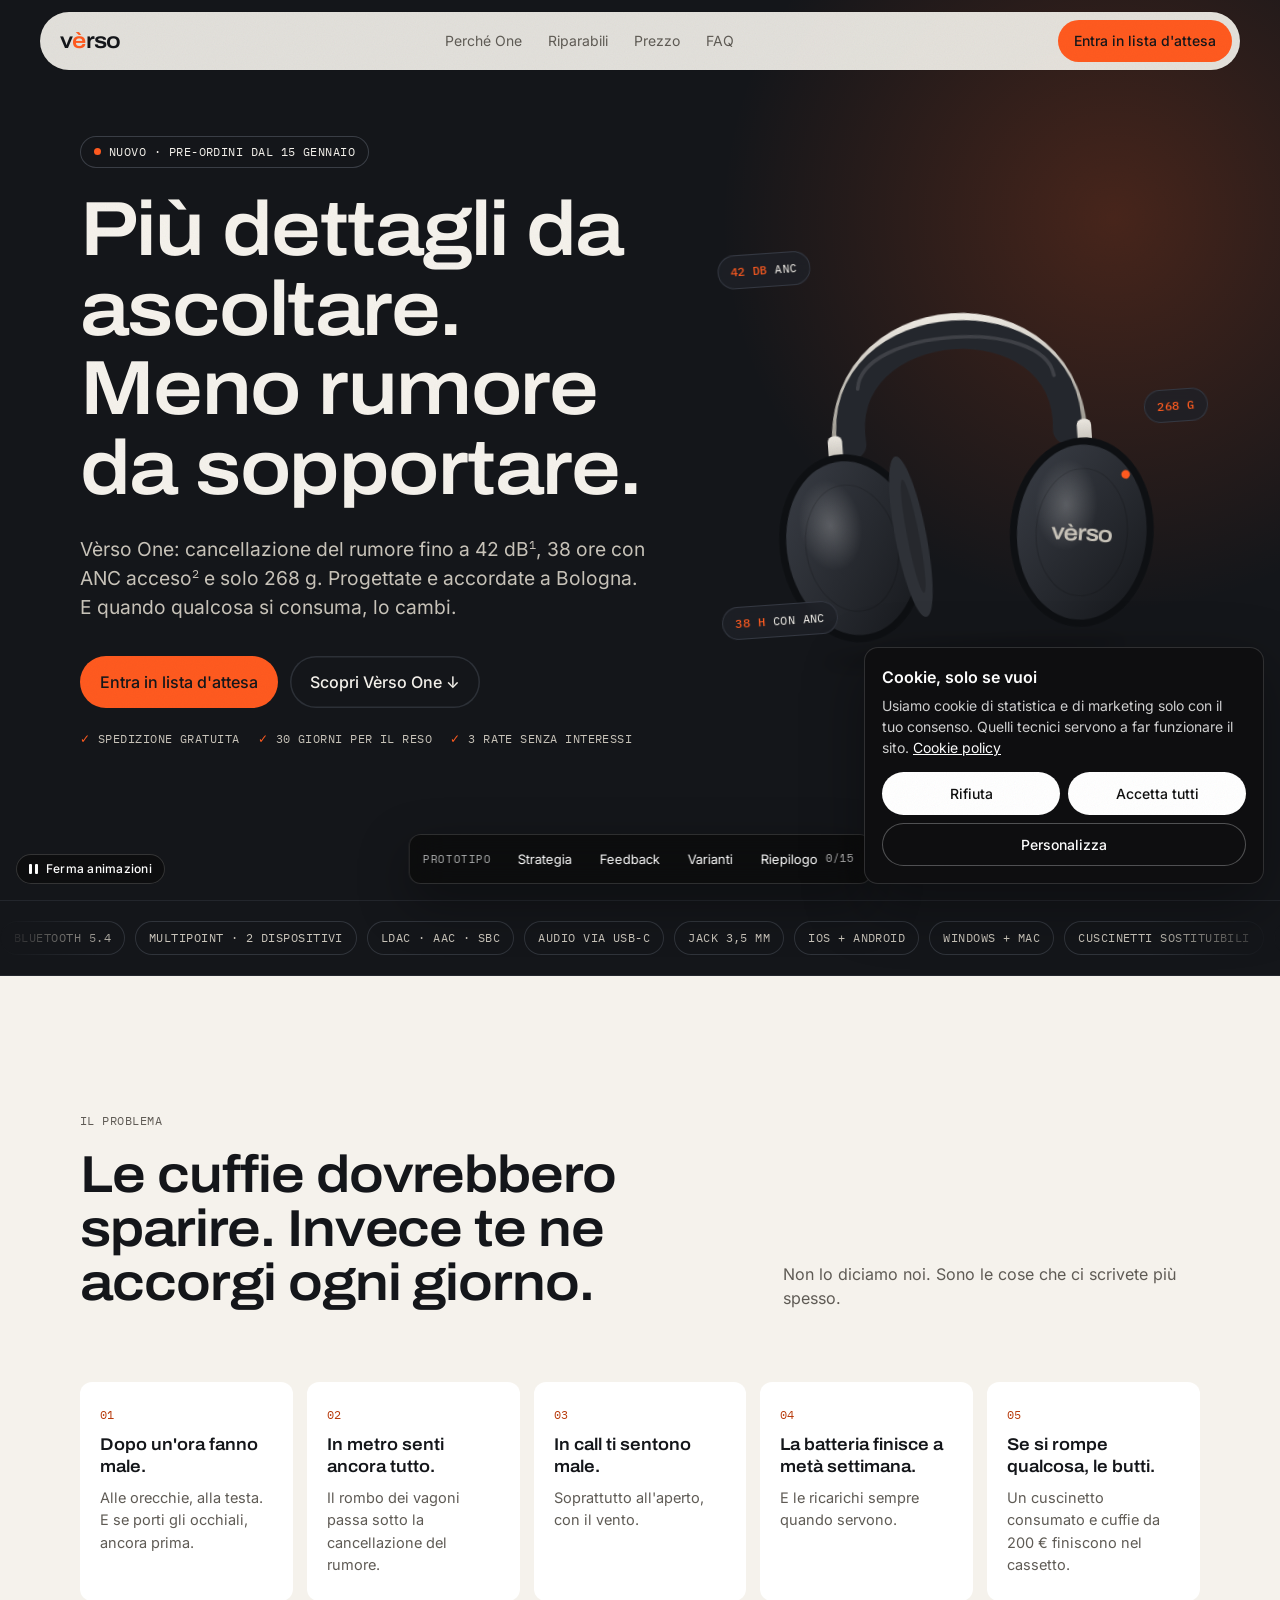
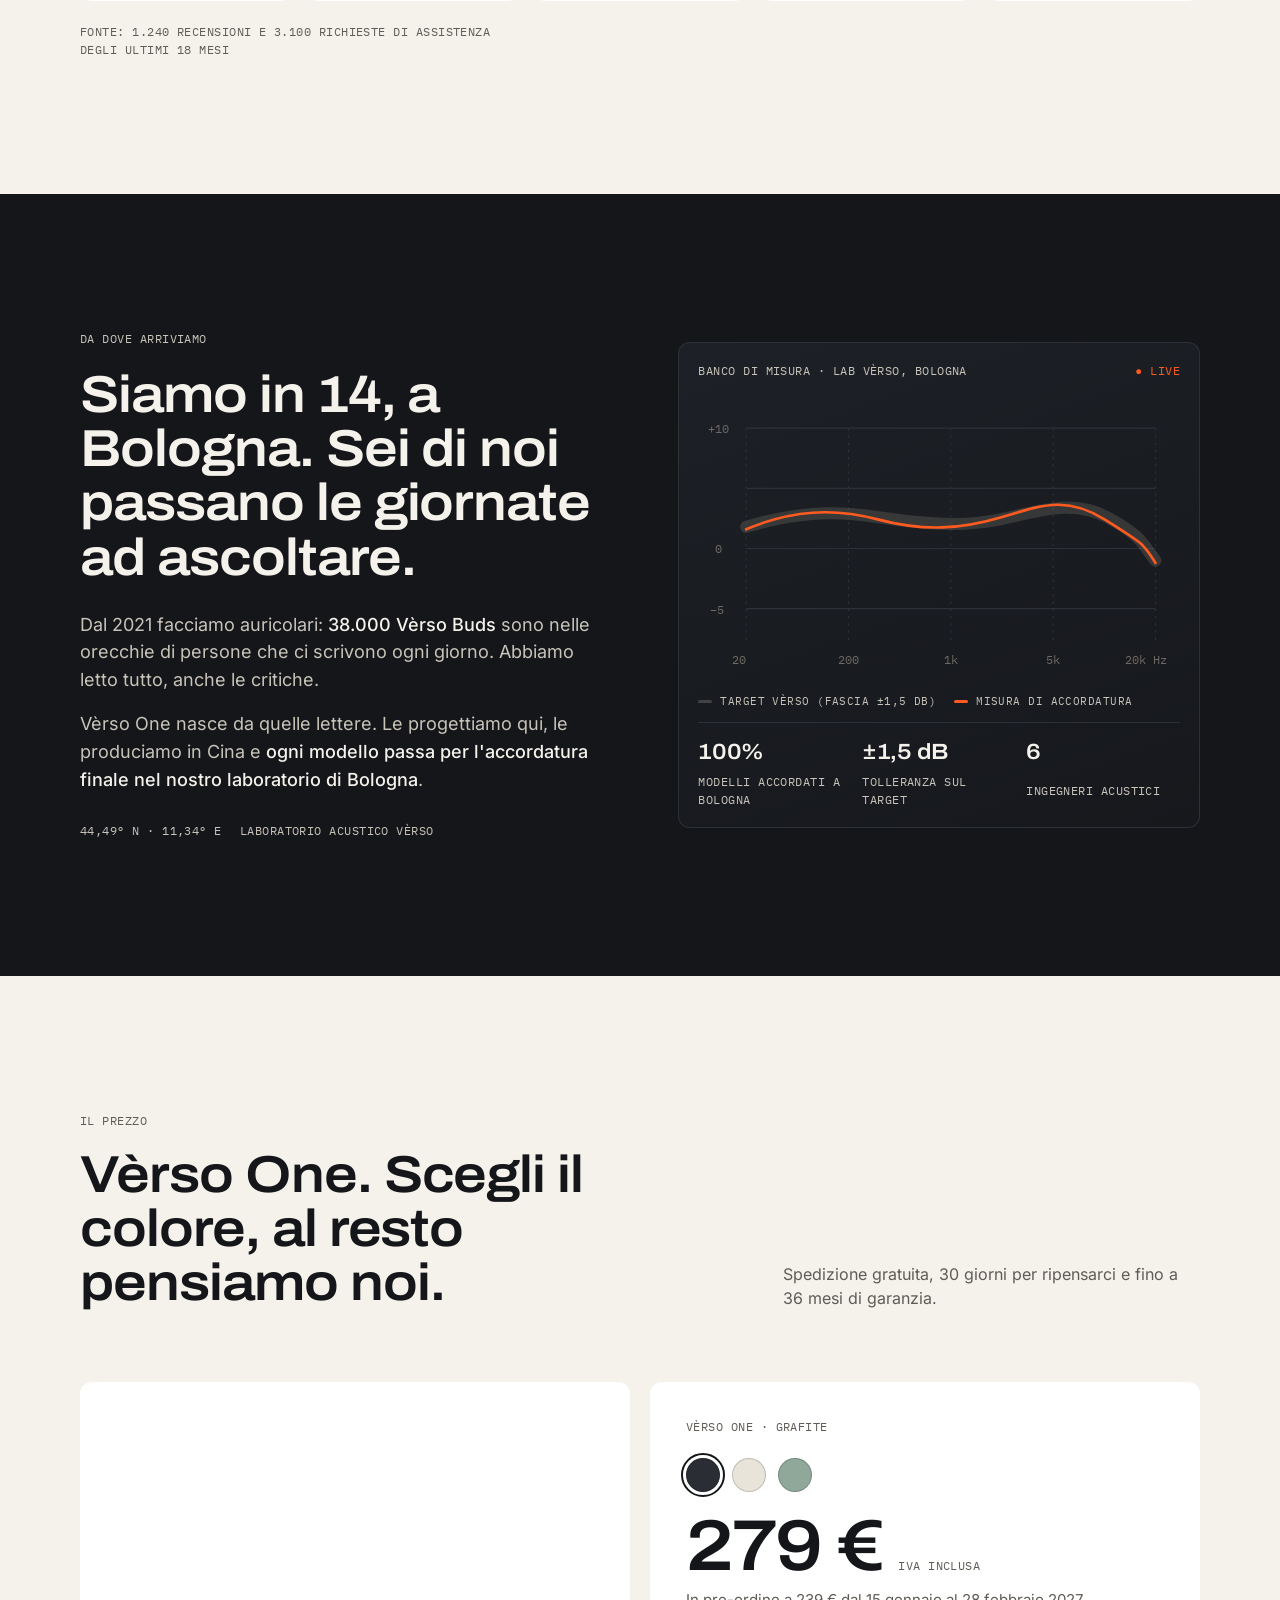
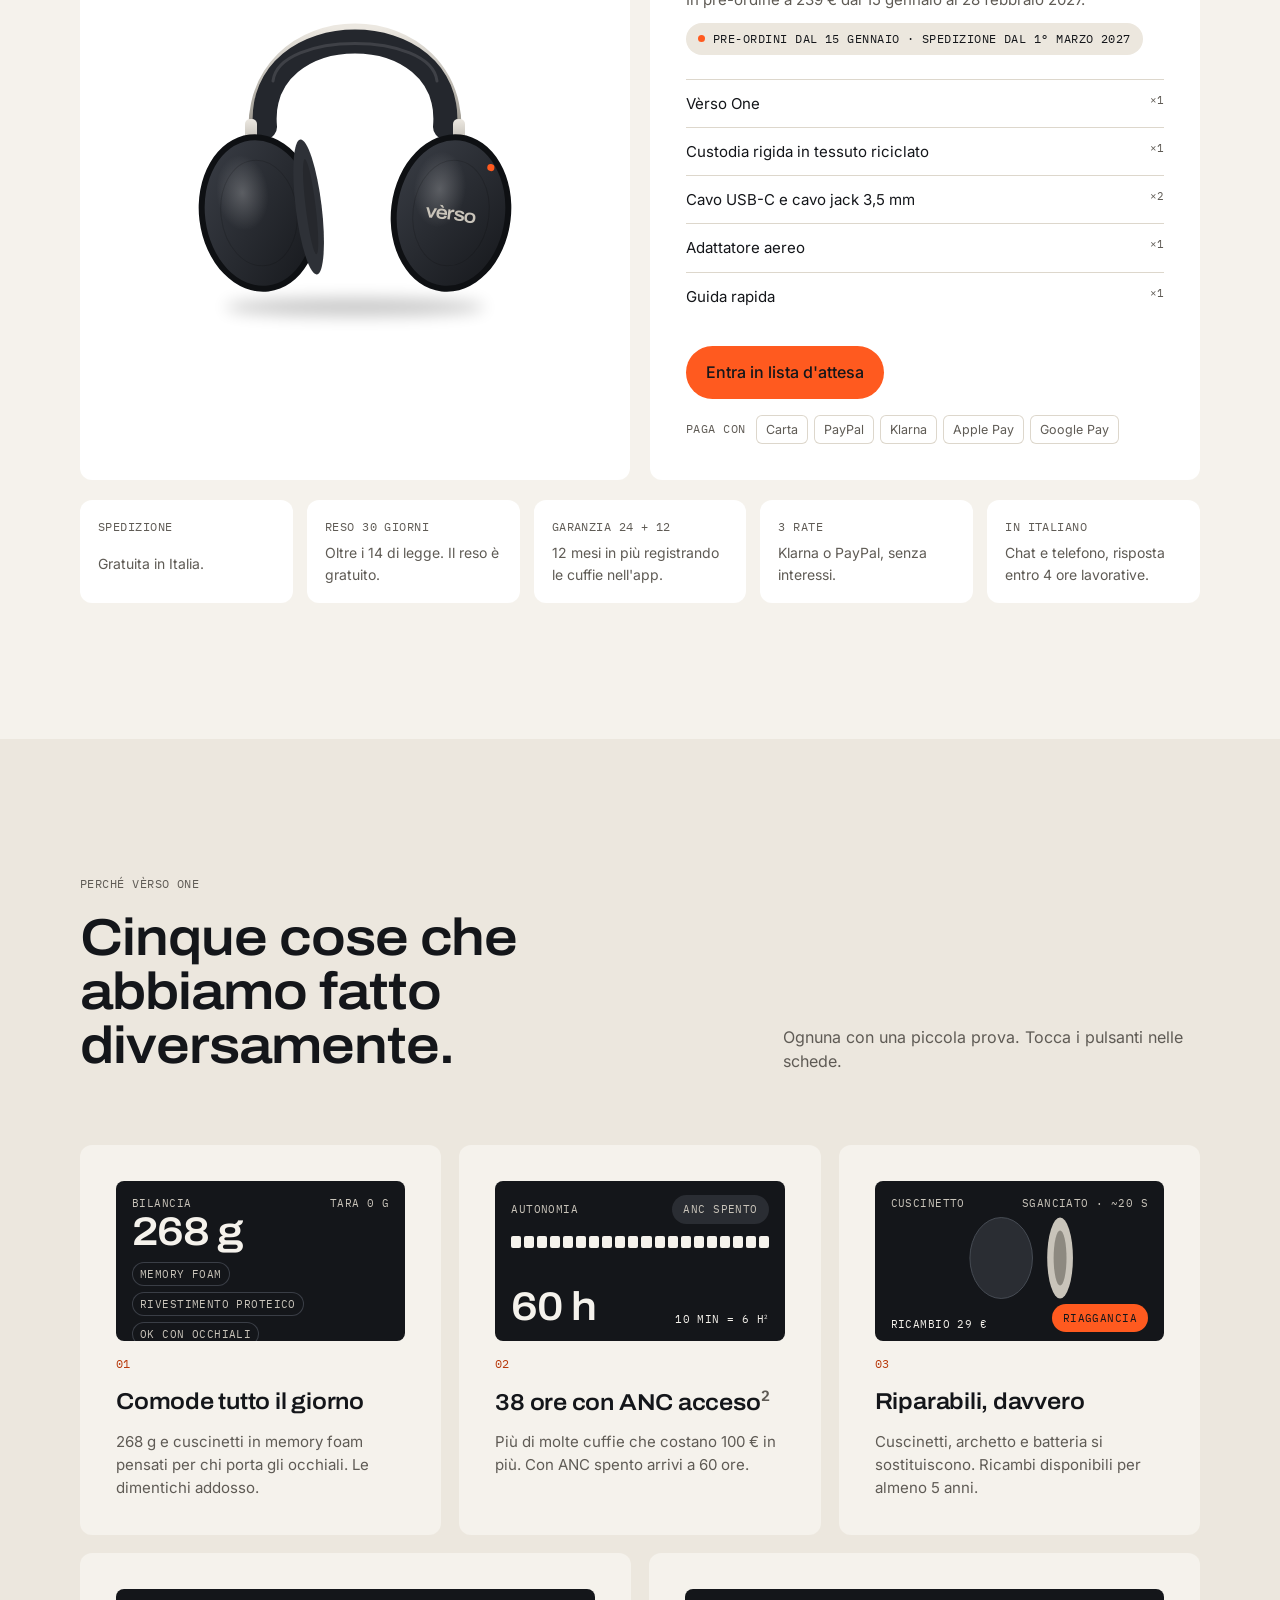
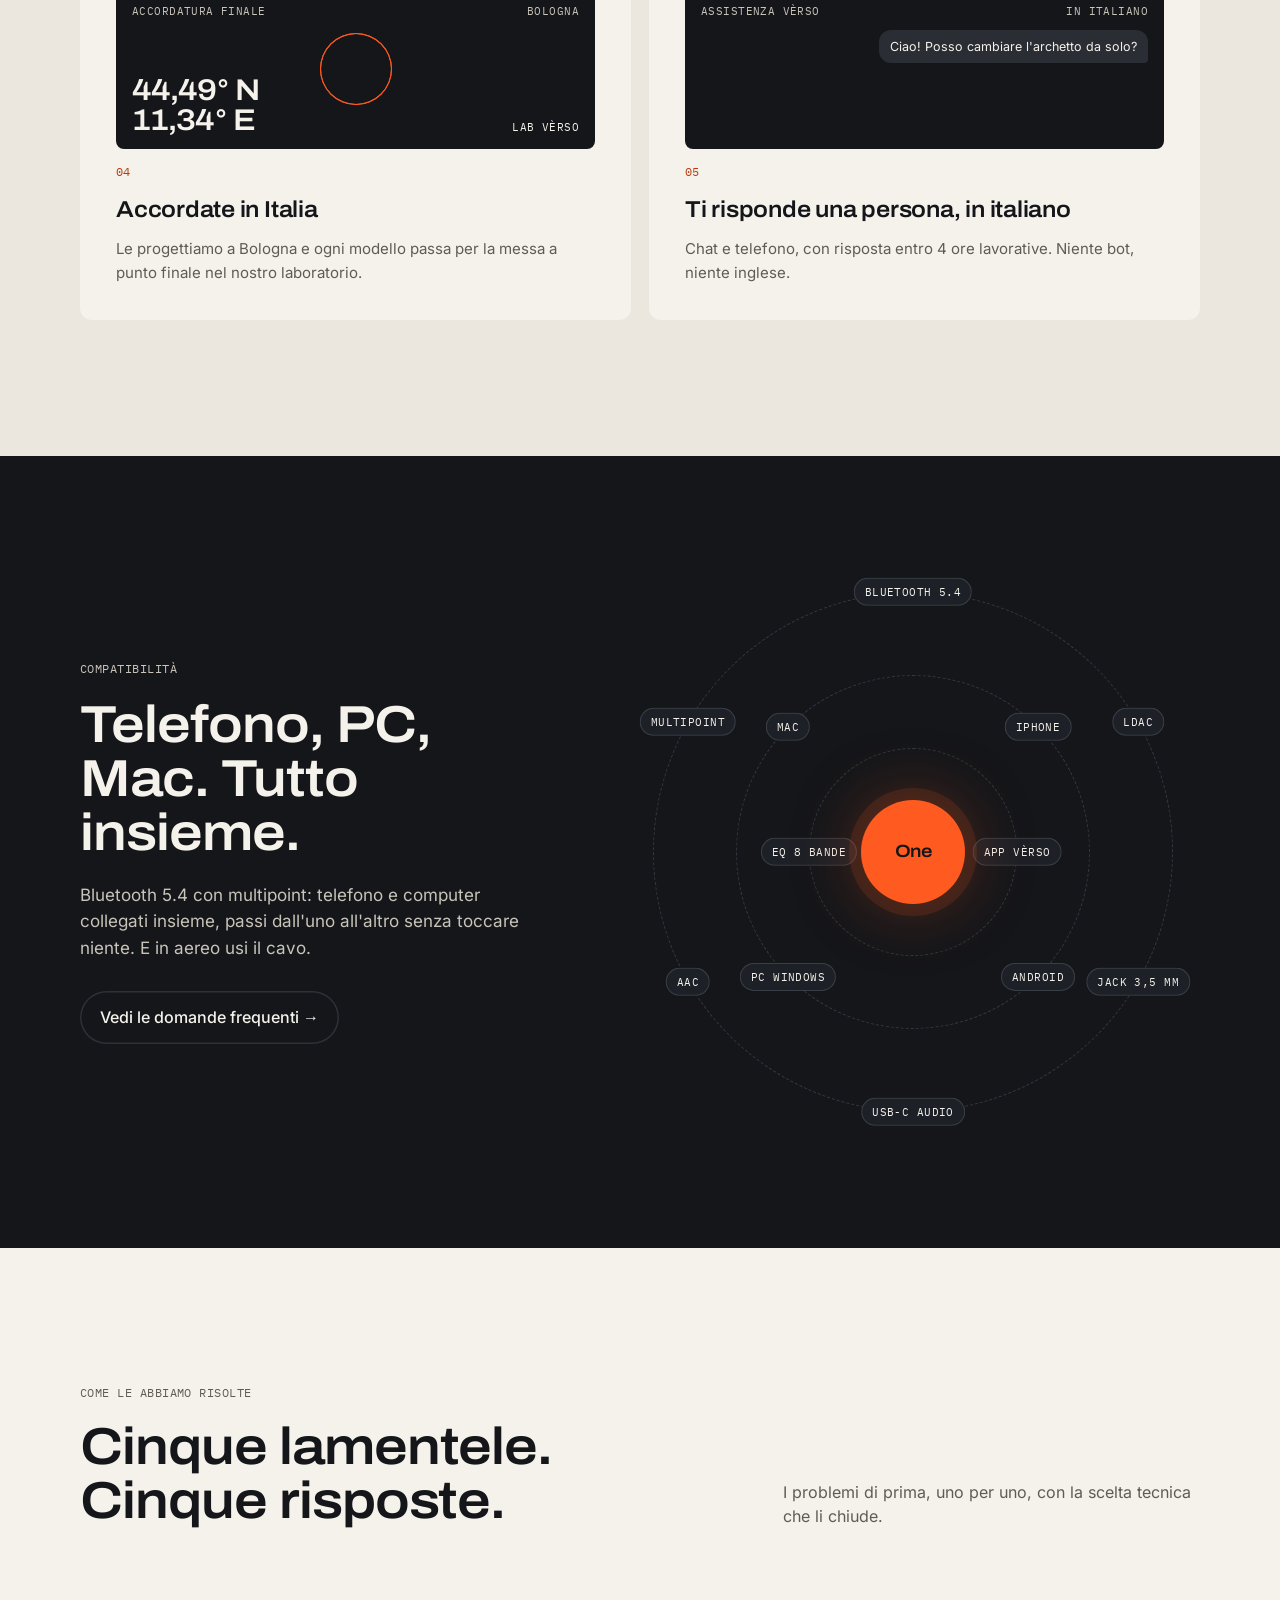
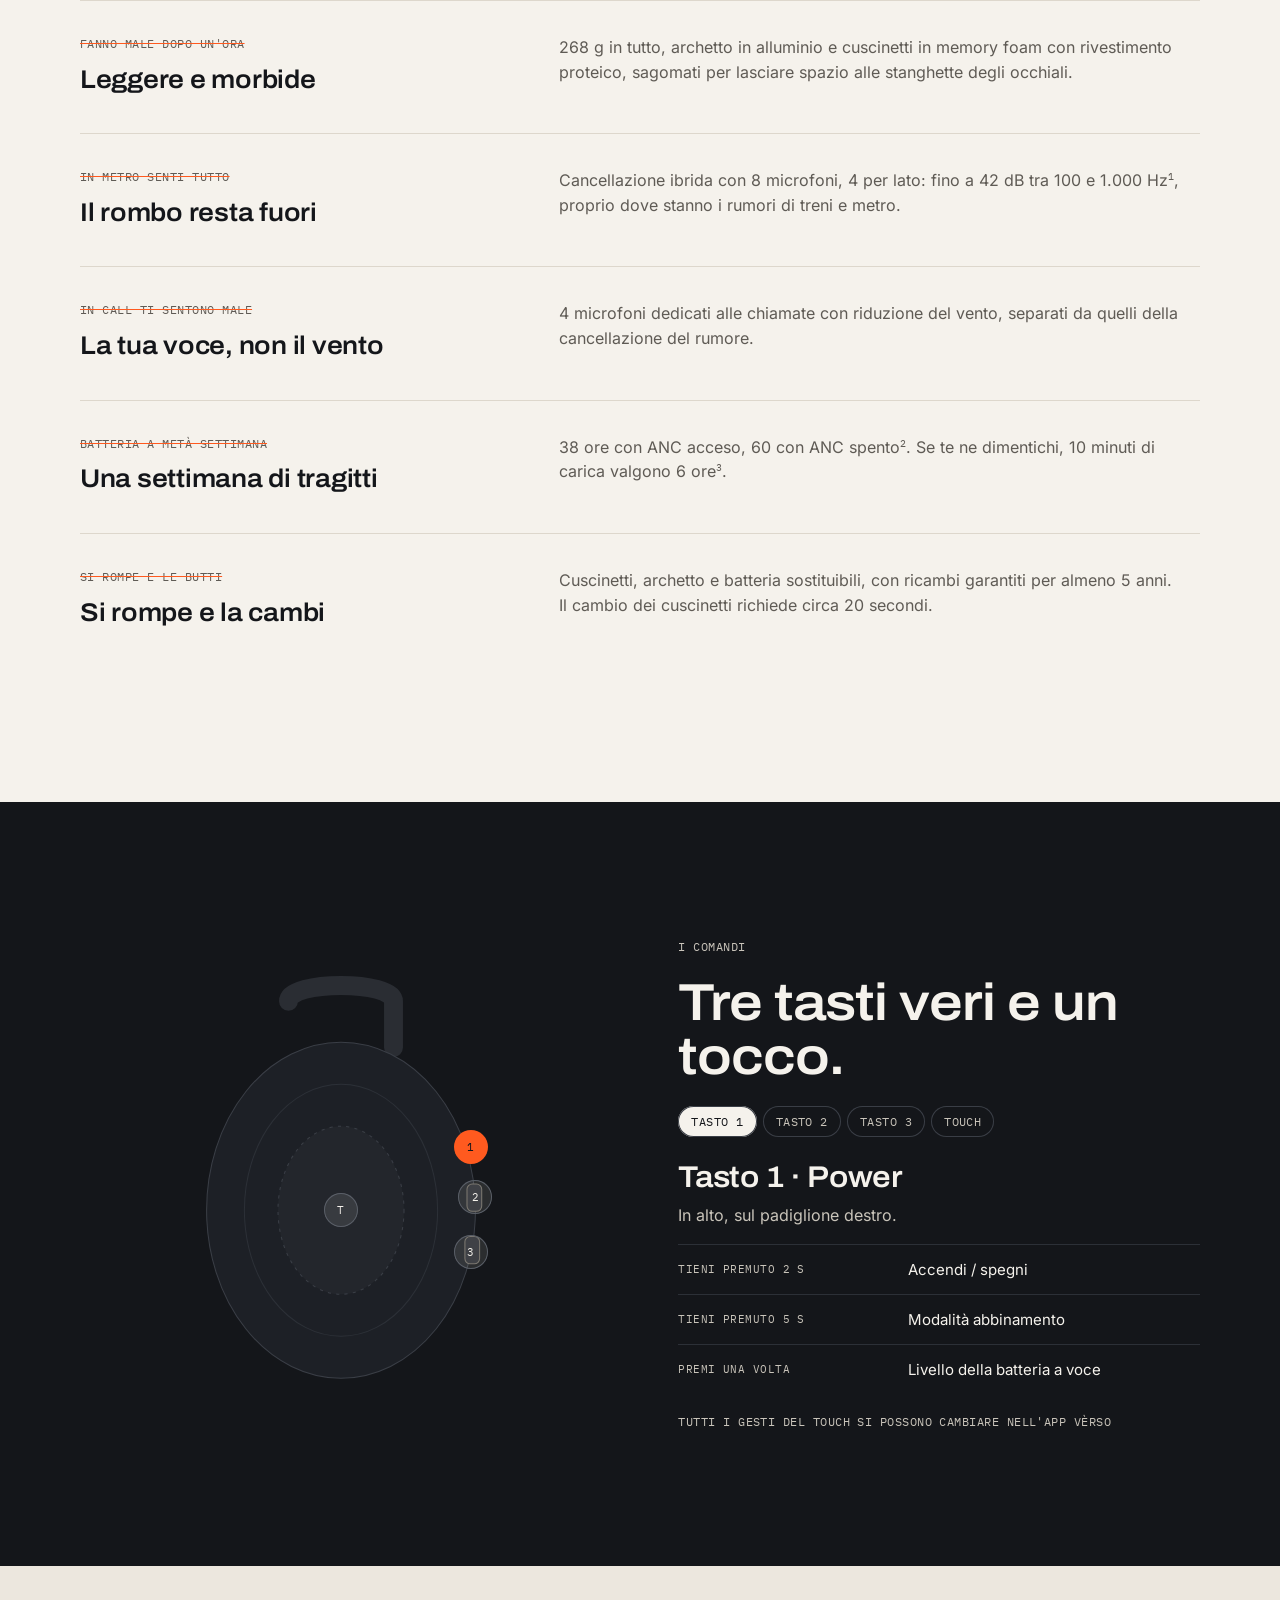
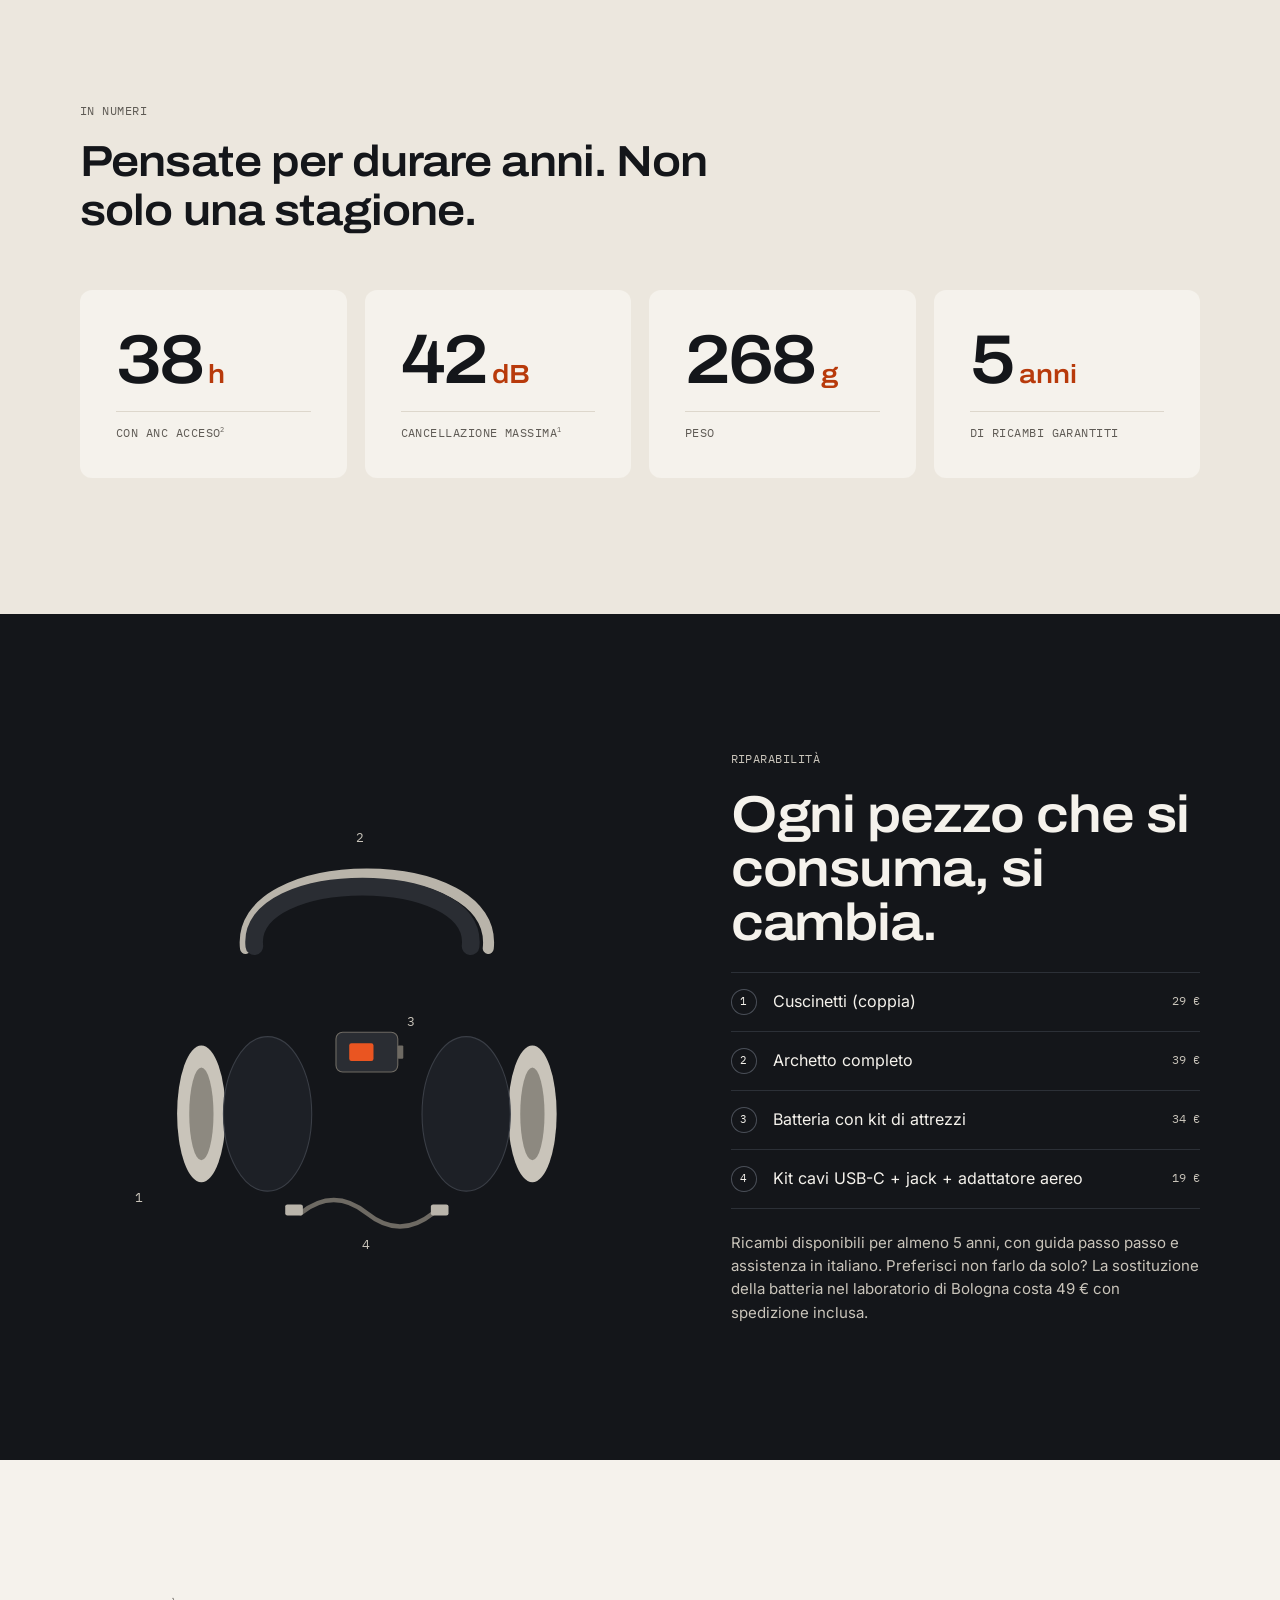
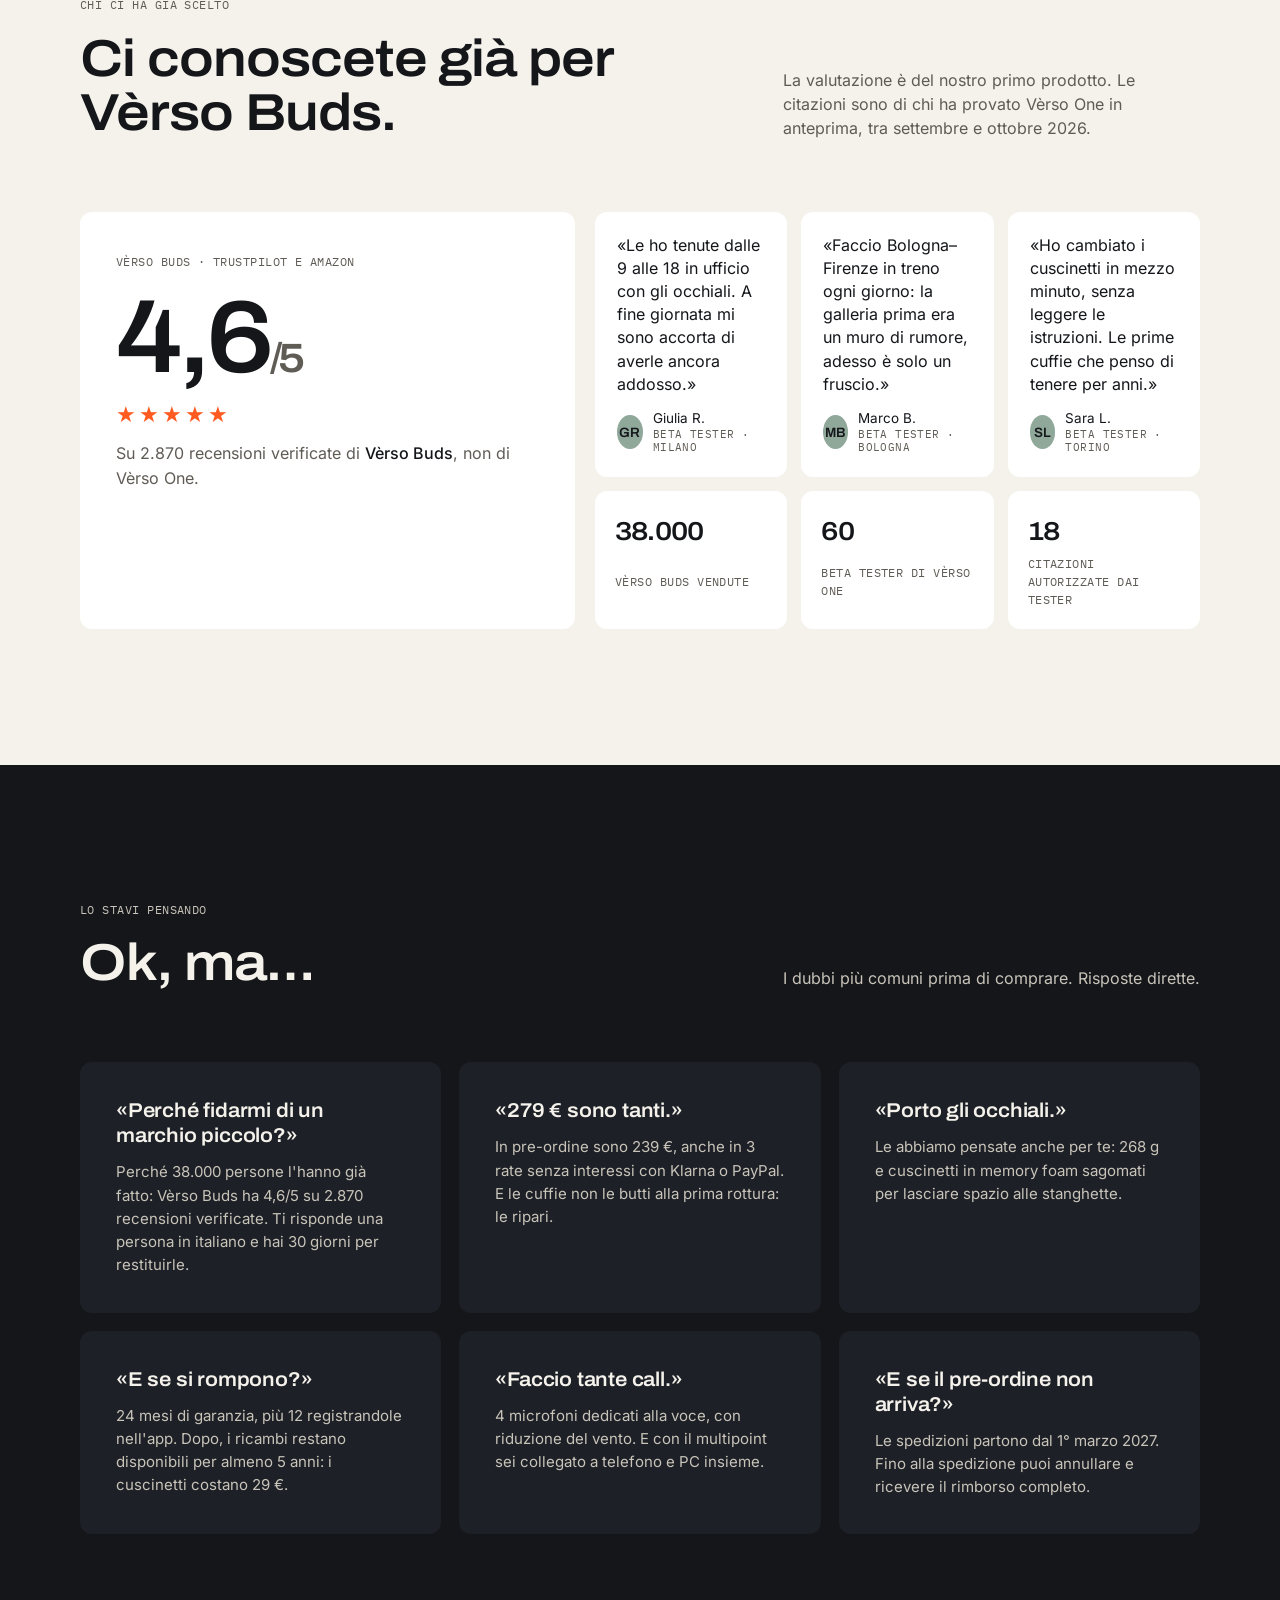
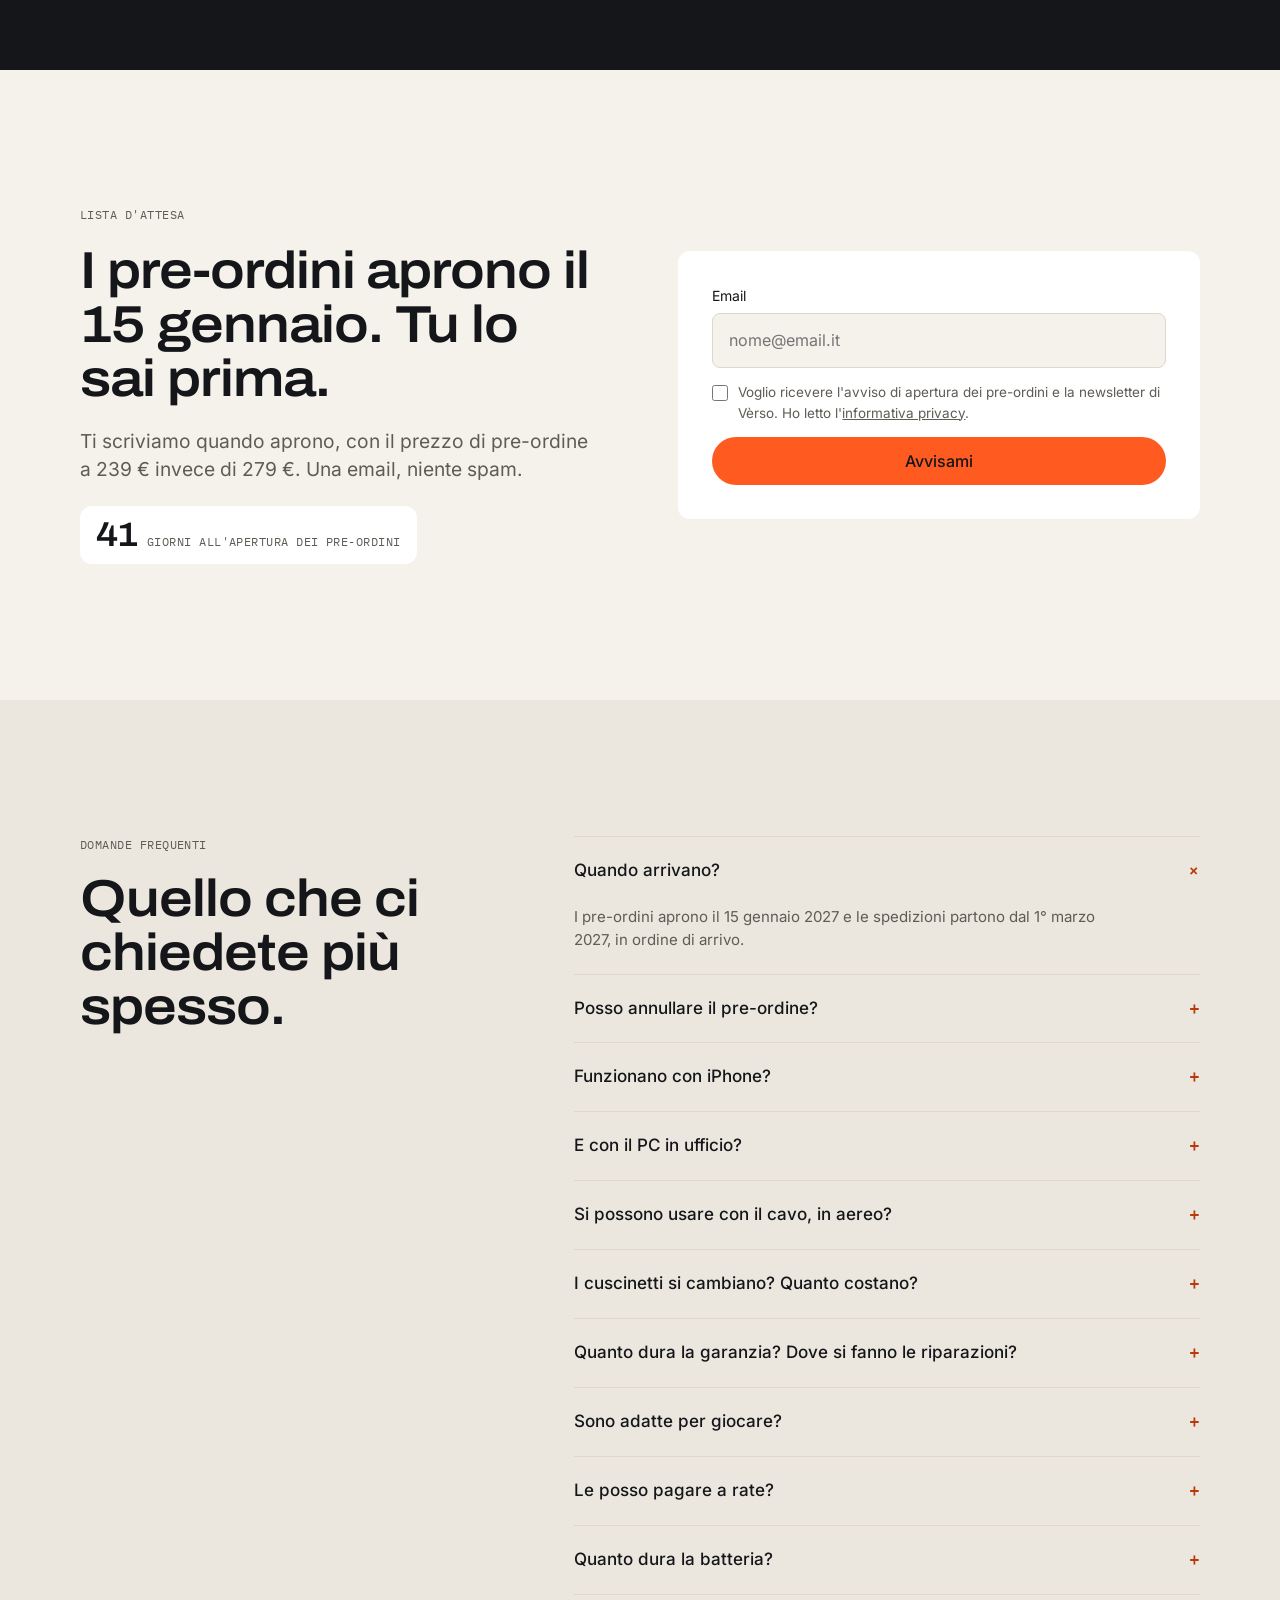
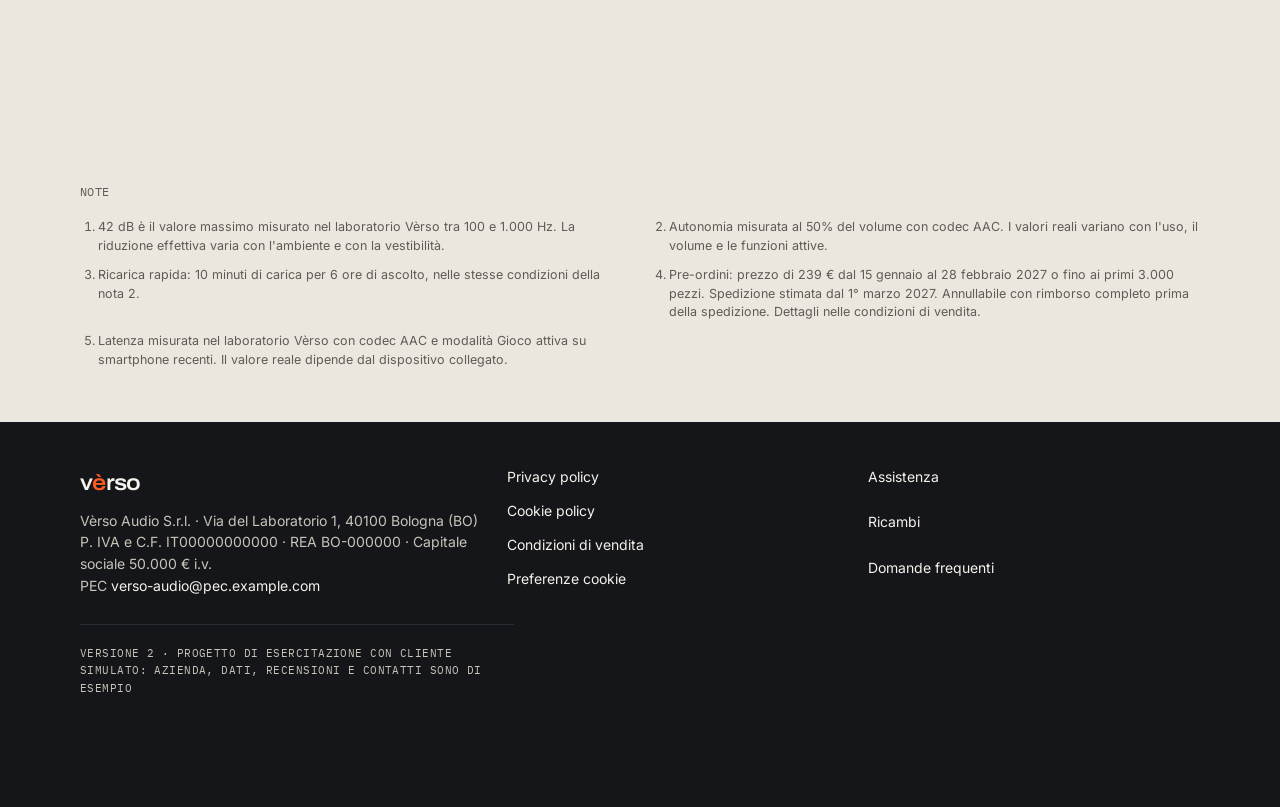
==== commit 4118bc44: "Verso One v3: consent, tracking, mobile menu, legal pages - shared/consent.js: cookie banner with eq" ====
--- a/verso/index.html
+++ b/verso/index.html
@@ -25,6 +25,28 @@
 <link rel="preload" href="/fonts/archivo-400_700-62_125.woff2" as="font" type="font/woff2" crossorigin>
 <link rel="preload" href="/fonts/inter-400.woff2" as="font" type="font/woff2" crossorigin>
 <link rel="stylesheet" href="/fonts/fonts.css">
+<!-- Dati strutturati per Google (utili quando si toglie il noindex) -->
+<script type="application/ld+json">
+{
+  "@context": "https://schema.org",
+  "@type": "Product",
+  "name": "Vèrso One",
+  "description": "Cuffie over-ear wireless con cancellazione attiva del rumore fino a 42 dB, 38 ore di autonomia con ANC acceso, 268 g. Progettate e accordate a Bologna, riparabili.",
+  "brand": { "@type": "Brand", "name": "Vèrso" },
+  "image": "https://nothing-landing-rho.vercel.app/verso/assets/og.png",
+  "color": ["Grafite", "Carta", "Salvia"],
+  "weight": { "@type": "QuantitativeValue", "value": 268, "unitCode": "GRM" },
+  "offers": {
+    "@type": "Offer",
+    "url": "https://nothing-landing-rho.vercel.app/verso/",
+    "priceCurrency": "EUR",
+    "price": "279.00",
+    "availability": "https://schema.org/PreOrder",
+    "availabilityStarts": "2027-01-15",
+    "seller": { "@type": "Organization", "name": "Vèrso Audio S.r.l." }
+  }
+}
+</script>
 <link rel="stylesheet" href="/shared/landing.css">
 <link rel="stylesheet" href="../present/present.css">
 <style>
@@ -152,6 +174,11 @@
 .box li{display:flex;justify-content:space-between;gap:16px;padding:12px 0;border-top:1px solid var(--line);font-size:15px}
 .box li span:last-child{font-family:var(--font-mono);font-size:11px;color:var(--muted)}
 .offer .btns{margin-top:26px}
+.pay{display:flex;flex-wrap:wrap;align-items:center;gap:6px;margin-top:16px}
+.pay .label{margin-right:4px}
+.pay span:not(.label){font-size:12.5px;padding:5px 10px;border-radius:6px;box-shadow:inset 0 0 0 1px var(--line);color:var(--muted)}
+.countdown{display:inline-flex;align-items:baseline;gap:10px;margin-top:22px;padding:12px 16px;border-radius:var(--r);background:var(--card)}
+.countdown b{font-family:var(--font-title);font-stretch:112%;font-weight:600;font-size:34px;letter-spacing:-.03em;line-height:1}
 .perks{display:grid;grid-template-columns:repeat(5,1fr);gap:14px;margin-top:20px}
 .perks div{background:var(--card);border-radius:var(--r);padding:18px;display:grid;gap:6px}
 .perks p{font-size:14px;color:var(--muted)}
@@ -514,6 +541,7 @@
           <li><span>Guida rapida</span><span>×1</span></li>
         </ul>
         <div class="btns"><a href="#lista" class="btn btn-accent" data-cta="offer"><span data-cta-text>Entra in lista d'attesa</span></a></div>
+        <div class="pay"><span class="label">Paga con</span><span>Carta</span><span>PayPal</span><span>Klarna</span><span>Apple Pay</span><span>Google Pay</span></div>
       </div>
     </div>
     <div class="perks rv">
@@ -768,10 +796,11 @@
       <div class="label">Lista d'attesa</div>
       <h2 style="margin:20px 0 20px">I pre-ordini aprono il 15 gennaio. Tu lo sai prima.</h2>
       <p class="lead">Ti scriviamo quando aprono, con il prezzo di pre-ordine a 239 € invece di 279 €. Una email, niente spam.</p>
+      <div class="countdown" data-countdown hidden><b data-days>0</b><span class="label" data-days-label>giorni all'apertura dei pre-ordini</span></div>
     </div>
     <form class="form rv" id="wl-form" novalidate>
       <label>Email<input type="email" name="email" autocomplete="email" required placeholder="nome@email.it"></label>
-      <label class="consent"><input type="checkbox" name="consent" required><span>Voglio ricevere l'avviso di apertura dei pre-ordini e la newsletter di Vèrso. Ho letto l'<a href="#" style="text-decoration:underline">informativa privacy</a>.</span></label>
+      <label class="consent"><input type="checkbox" name="consent" required><span>Voglio ricevere l'avviso di apertura dei pre-ordini e la newsletter di Vèrso. Ho letto l'<a href="/verso/legale/#privacy" style="text-decoration:underline">informativa privacy</a>.</span></label>
       <button class="btn btn-accent" type="submit">Avvisami</button>
       <p class="err" role="alert" hidden></p>
       <p class="msg-ok" role="status" hidden></p>
@@ -830,8 +859,8 @@
 <footer>
   <div class="wrap">
     <div><span class="logo">v<b>è</b>rso</span><p style="margin-top:10px">Vèrso Audio S.r.l. · Via del Laboratorio 1, 40100 Bologna (BO)<br>P. IVA e C.F. IT00000000000 · REA BO-000000 · Capitale sociale 50.000 € i.v.<br>PEC <a href="mailto:verso-audio@pec.example.com">verso-audio@pec.example.com</a></p></div>
-    <ul><li><a href="#">Privacy policy</a></li><li><a href="#">Cookie policy</a></li><li><a href="#">Condizioni di vendita</a></li></ul>
-    <ul><li><a href="#">Assistenza</a></li><li><a href="#">Ricambi</a></li><li><a href="#">Registra le tue cuffie</a></li></ul>
+    <ul><li><a href="/verso/legale/#privacy">Privacy policy</a></li><li><a href="/verso/legale/#cookie">Cookie policy</a></li><li><a href="/verso/legale/#condizioni">Condizioni di vendita</a></li><li><a href="#" data-consent-open>Preferenze cookie</a></li></ul>
+    <ul><li><a href="mailto:assistenza@verso-audio.example.com">Assistenza</a></li><li><a href="#riparabilita">Ricambi</a></li><li><a href="#faq">Domande frequenti</a></li></ul>
     <p class="proto">Versione 2 · progetto di esercitazione con cliente simulato: azienda, dati, recensioni e contatti sono di esempio</p>
   </div>
 </footer>
@@ -858,6 +887,10 @@
 
 <!-- Base condivisa: comparsa, navbar in vetro, numeri, pulsante "Ferma animazioni", loop() -->
 <script src="/shared/landing.js"></script>
+<!-- Cookie e tracciamento: inserire gli ID del cliente. Vuoti = non si carica nessuno strumento.
+     demo:true mostra il banner anche senza ID (per la presentazione); in produzione metterlo a false. -->
+<script>window.CONSENT = { ga4: '', metaPixel: '', demo: true, policyUrl: '/verso/legale/#cookie' };</script>
+<script src="/shared/consent.js"></script>
 <script>
   const { still, loop } = Landing;
 
@@ -945,6 +978,7 @@
     paint(shot, color); shot.setAttribute('aria-label', 'Vèrso One in ' + COLORS[color].name);
     document.querySelector('[data-color-name]').textContent = COLORS[color].name;
     setPhase(phase);
+    track('color_select', { color });
   }));
 
   /* ===== Carrello dimostrativo (si usa solo se SHOP non è compilato) ===== */
@@ -961,13 +995,15 @@
       cart.querySelector('[data-cart-sub]').textContent = eur(unit() * qty);
       cart.querySelector('[data-cart-tot]').textContent = eur(unit() * qty);
     }
-    function open() { last = document.activeElement; qty = 1; draw(); cart.classList.add('open'); cart.querySelector('.x').focus(); }
+    const item = () => ({ currency: 'EUR', value: unit() * qty, items: [{ item_name: 'Vèrso One', item_variant: COLORS[color].name, price: unit(), quantity: qty }] });
+    function open() { last = document.activeElement; qty = 1; draw(); cart.classList.add('open'); cart.querySelector('.x').focus(); track('add_to_cart', item()); }
     function close() { cart.classList.remove('open'); last && last.focus(); }
     cart.querySelector('.veil').onclick = close; cart.querySelector('.x').onclick = close;
     cart.querySelector('[data-q="-"]').onclick = () => { qty = Math.max(1, qty - 1); draw(); };
     cart.querySelector('[data-q="+"]').onclick = () => { qty = Math.min(5, qty + 1); draw(); };
     cart.querySelector('[data-checkout]').onclick = () => {
       const u = cartUrl(color, qty);
+      track('begin_checkout', item());
       if (u) location.href = u;
       else cart.querySelector('[data-cart-note]').textContent = 'Demo: con gli ID variante Shopify compilati, qui si apre il checkout reale con ' + qty + ' × Vèrso One ' + COLORS[color].name + '.';
     };
@@ -1031,6 +1067,30 @@
     ex.querySelectorAll('.part[data-p]').forEach(g => g.addEventListener('click', () => g.dataset.p !== '9' && set(g.dataset.p)));
   })();
 
+
+  /* ===== Conto alla rovescia vero: giorni all'apertura dei pre-ordini ===== */
+  (() => {
+    const box = document.querySelector('[data-countdown]');
+    const days = Math.ceil((new Date(PHASE_DATES.preorder + 'T00:00:00') - new Date()) / 864e5);
+    if (days < 1) return;
+    box.querySelector('[data-days]').textContent = days;
+    box.querySelector('[data-days-label]').textContent = (days === 1 ? 'giorno' : 'giorni') + " all'apertura dei pre-ordini";
+    box.hidden = false;
+  })();
+
+  /* ===== Eventi per GA4 / Meta (brief §7). Partono solo con il consenso: vedi shared/consent.js ===== */
+  document.addEventListener('click', e => {
+    const cta = e.target.closest('[data-cta]');
+    if (cta) return track('cta_click', { position: cta.dataset.cta, phase });
+    const demo = e.target.closest('.demo button');
+    if (demo) return track('demo_interact', { demo: demo.closest('.demo').id });
+    const ctl = e.target.closest('#comandi [data-c]');
+    if (ctl) return track('demo_interact', { demo: 'comandi', item: ctl.dataset.c });
+    const part = e.target.closest('.parts button');
+    if (part) return track('demo_interact', { demo: 'riparabilita', item: part.dataset.p });
+    const faq = e.target.closest('#faq summary');
+    if (faq) return track('faq_open', { question: faq.textContent.trim() });
+  });
 
   /* ===== Lista d'attesa → Klaviyo =====
      Compilare con la chiave PUBBLICA del sito (Klaviyo → Impostazioni → Chiavi API → "Public API key", 6 caratteri)
@@ -1062,6 +1122,7 @@
         if (live) { await subscribe(email); ok.textContent = "Quasi fatto: ti abbiamo mandato un'email. Conferma l'iscrizione con il link che trovi dentro."; }
         else ok.textContent = 'Modalità dimostrativa: nessun dato inviato. Con le chiavi Klaviyo compilate arriva l\'email di conferma.';
         ok.hidden = false; f.reset();
+        track('waitlist_signup', { mode: live ? 'live' : 'demo' });
       } catch { err.textContent = 'Non siamo riusciti a iscriverti. Riprova tra qualche minuto.'; err.hidden = false; }
       finally { btn.disabled = false; btn.textContent = 'Avvisami'; }
     });
--- a/shared/landing.css
+++ b/shared/landing.css
@@ -23,6 +23,35 @@
 html.motion-paused *,html.motion-paused *::before,html.motion-paused *::after{animation-play-state:paused!important}
 html.motion-paused{scroll-behavior:auto}
 
+/* banner cookie (shared/consent.js) */
+.consent-box{position:fixed;right:16px;bottom:16px;z-index:110;width:min(400px,calc(100vw - 24px));background:rgba(14,14,16,.94);color:#fff;-webkit-backdrop-filter:blur(16px);backdrop-filter:blur(16px);border-radius:14px;padding:18px;box-shadow:inset 0 0 0 1px rgba(255,255,255,.14),0 20px 60px rgba(0,0,0,.35);font:400 14px/1.5 var(--motion-font,system-ui,sans-serif)}
+.consent-title{font-weight:600;font-size:16px;margin-bottom:6px}
+.consent-text{color:#d0d0d0;max-width:none}
+.consent-text a{color:#fff;text-decoration:underline}
+.consent-prefs{display:grid;gap:8px;margin-top:12px;padding-top:12px;border-top:1px solid rgba(255,255,255,.14)}
+.consent-prefs label{display:flex;gap:10px;align-items:center}
+.consent-prefs input{width:16px;height:16px;accent-color:var(--accent)}
+.consent-actions{display:grid;grid-template-columns:1fr 1fr;gap:8px;margin-top:14px}
+/* Rifiuta e Accetta hanno lo stesso peso visivo */
+.consent-actions button{font:inherit;font-weight:500;padding:11px 12px;border-radius:999px;border:0;cursor:pointer;background:#fff;color:#111}
+.consent-actions button.ghost{grid-column:1/-1;background:transparent;color:#fff;box-shadow:inset 0 0 0 1px rgba(255,255,255,.28)}
+.consent-box :focus-visible{outline:2px solid #fff;outline-offset:2px}
+
+/* menu su mobile: creato da landing.js a partire dai link di .top nav */
+.menu-btn{display:none;align-items:center;gap:8px;font:500 14px/1 var(--motion-font,system-ui,sans-serif);color:inherit;background:transparent;border:0;border-radius:999px;padding:10px 12px;cursor:pointer;margin-left:auto}
+.menu-btn .bars{display:grid;gap:4px}
+.menu-btn .bars i{display:block;width:16px;height:2px;border-radius:2px;background:currentColor;transition:transform .25s,opacity .25s}
+.menu-btn[aria-expanded="true"] .bars i:first-child{transform:translateY(3px) rotate(45deg)}
+.menu-btn[aria-expanded="true"] .bars i:last-child{transform:translateY(-3px) rotate(-45deg)}
+.top.scrolled.on-dark .menu-btn{color:#fff}
+.menu-panel{position:fixed;left:12px;right:12px;top:76px;z-index:49;display:none;padding:10px;border-radius:16px;background:rgba(14,14,16,.94);-webkit-backdrop-filter:blur(16px);backdrop-filter:blur(16px);box-shadow:inset 0 0 0 1px rgba(255,255,255,.14),0 20px 60px rgba(0,0,0,.3)}
+.menu-panel.open{display:grid}
+.menu-panel a{color:#fff;font:500 17px/1 var(--motion-font,system-ui,sans-serif);padding:16px 14px;border-radius:10px}
+.menu-panel a:hover,.menu-panel a:focus-visible{background:rgba(255,255,255,.08)}
+@media (max-width:960px){.menu-btn{display:inline-flex}}
+@media (max-width:720px){.consent-box{right:12px;bottom:124px}}
+@media print{.consent-box,.menu-btn,.menu-panel{display:none}}
+
 @media (prefers-reduced-motion:reduce){
   .rv{opacity:1;transform:none;transition:none}
   html{scroll-behavior:auto}
